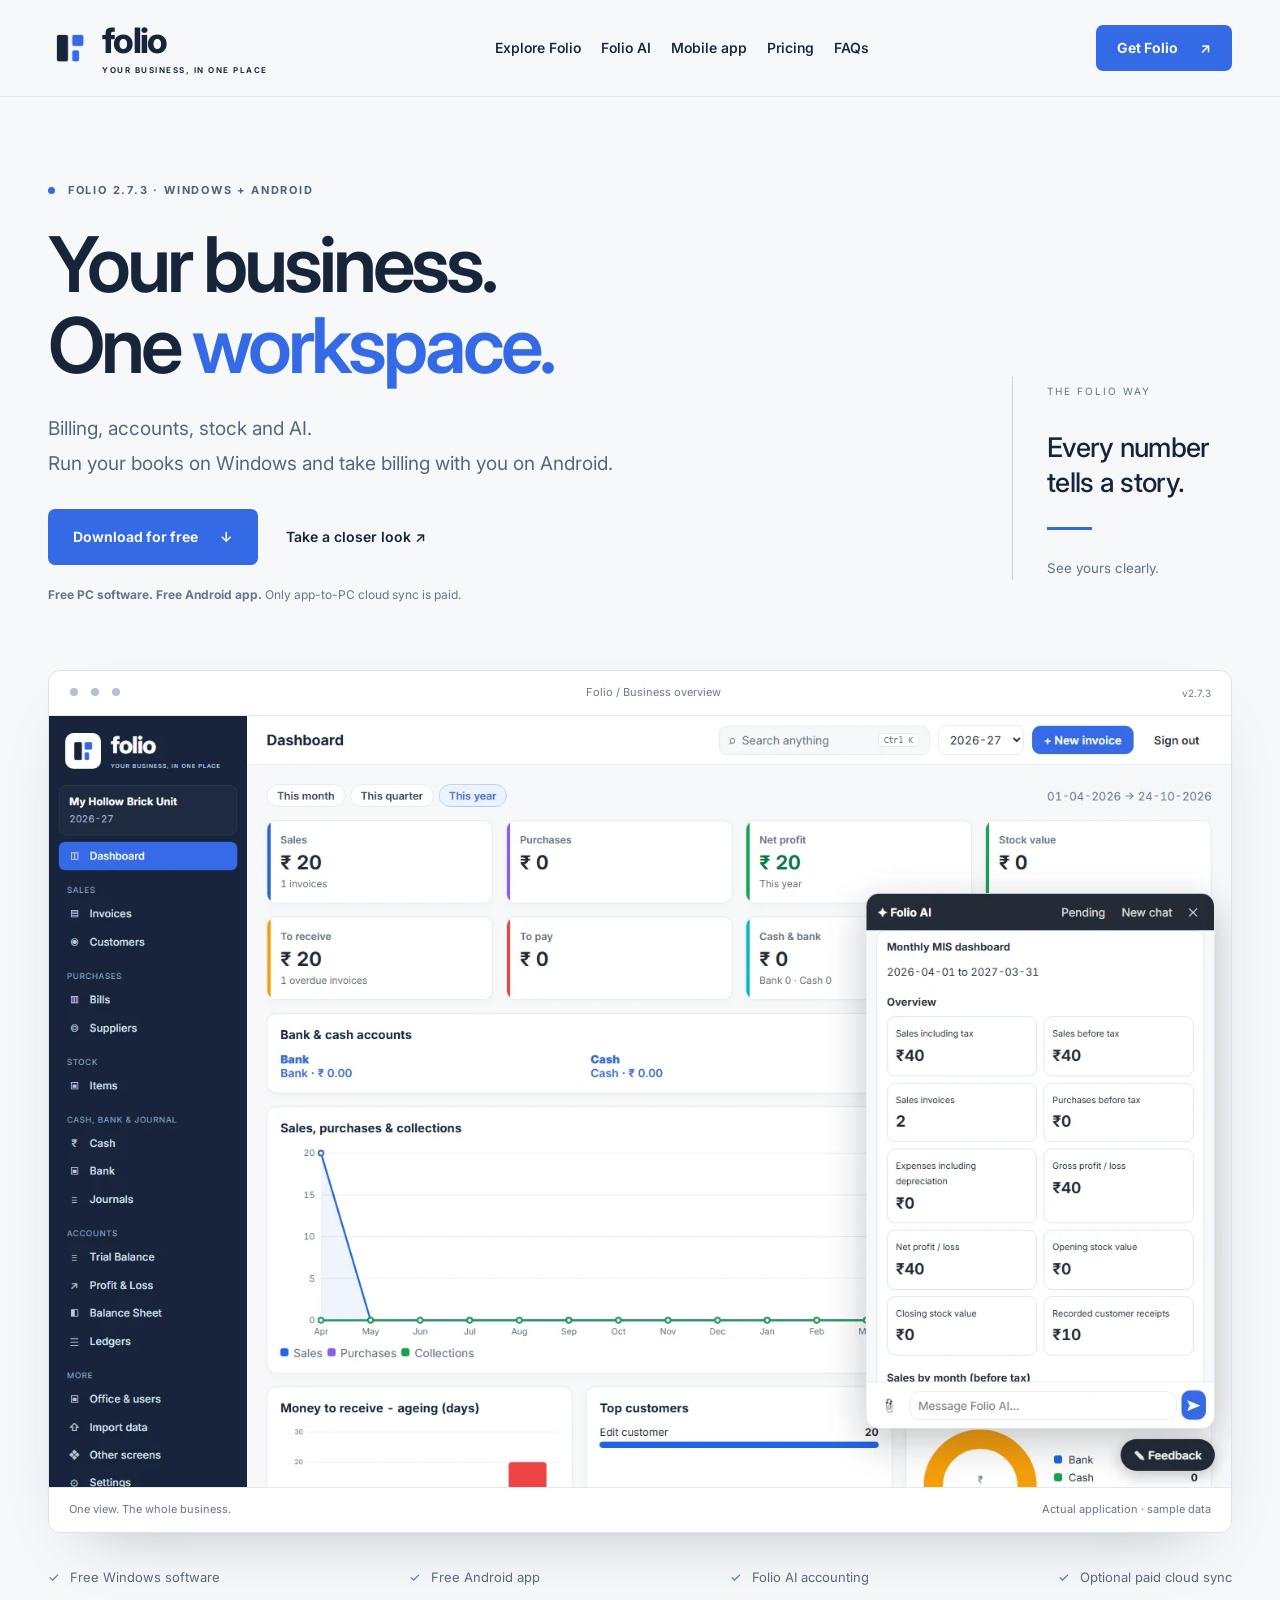
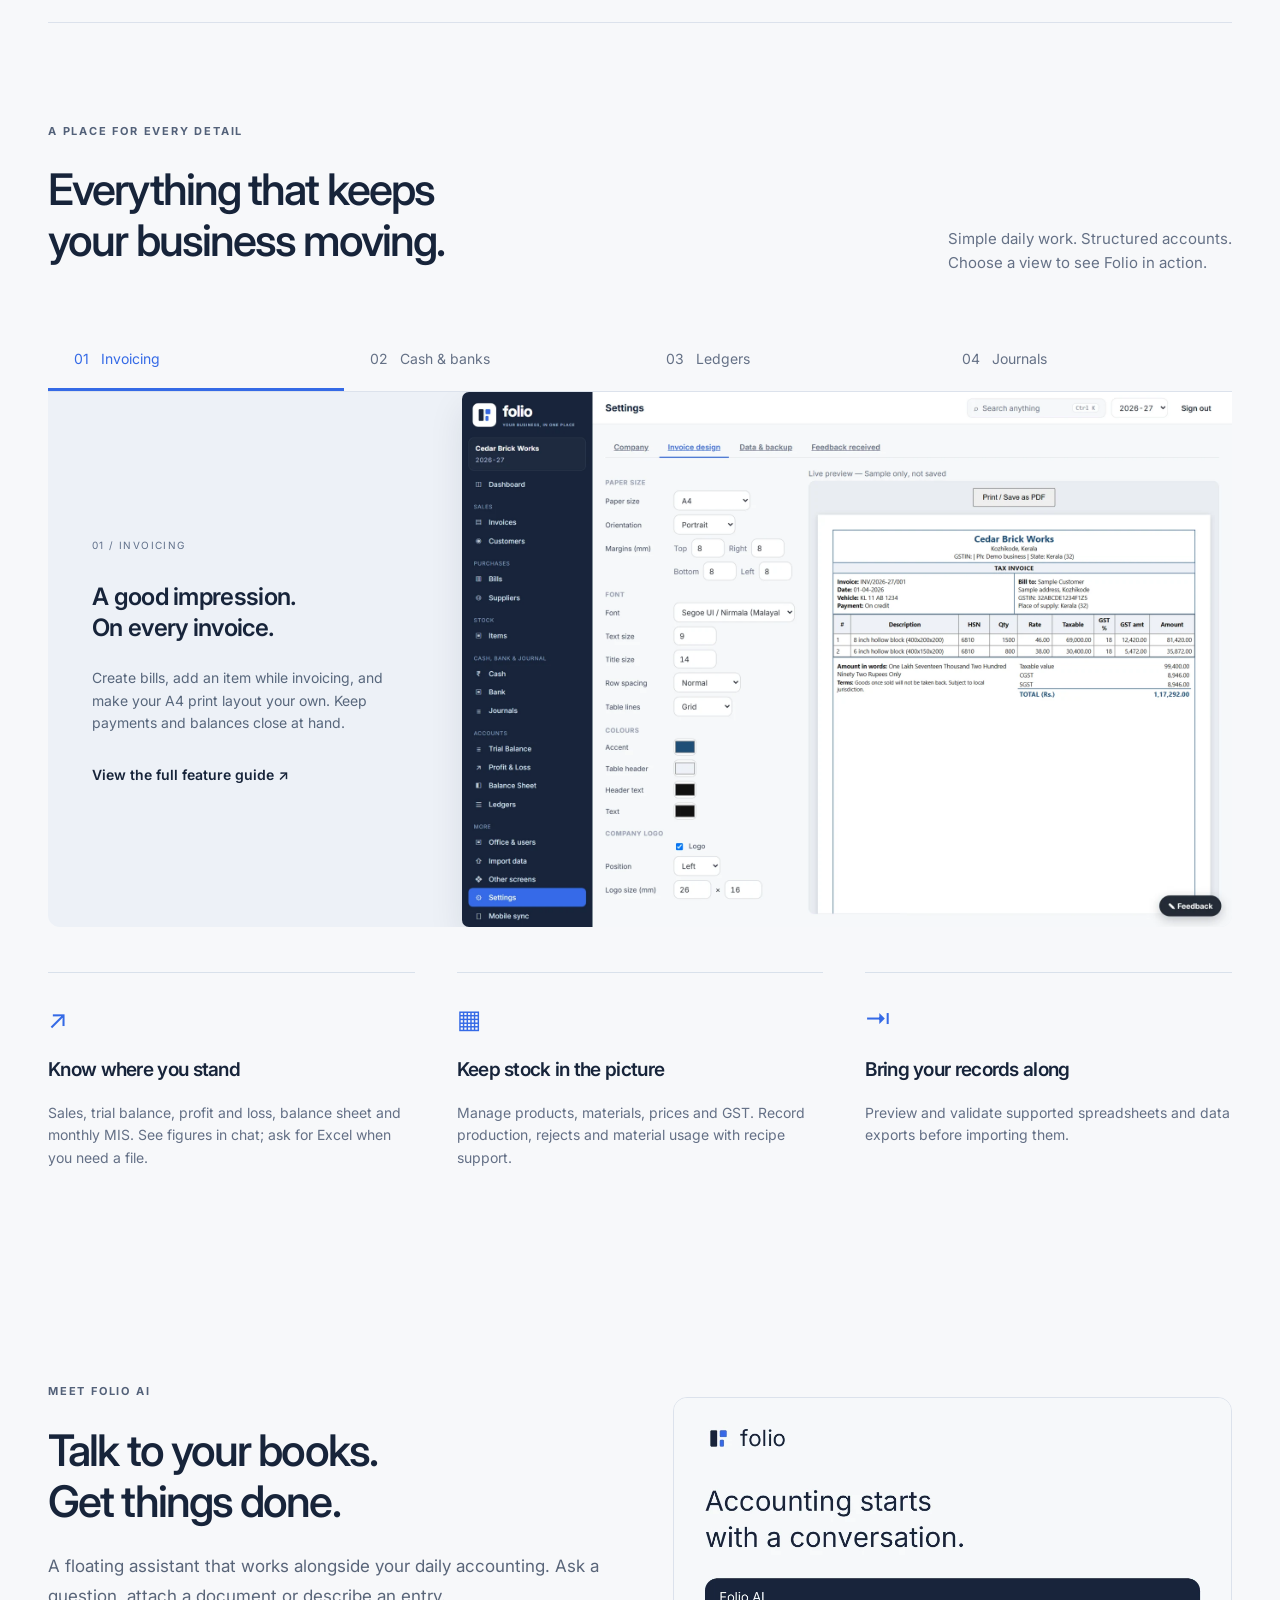
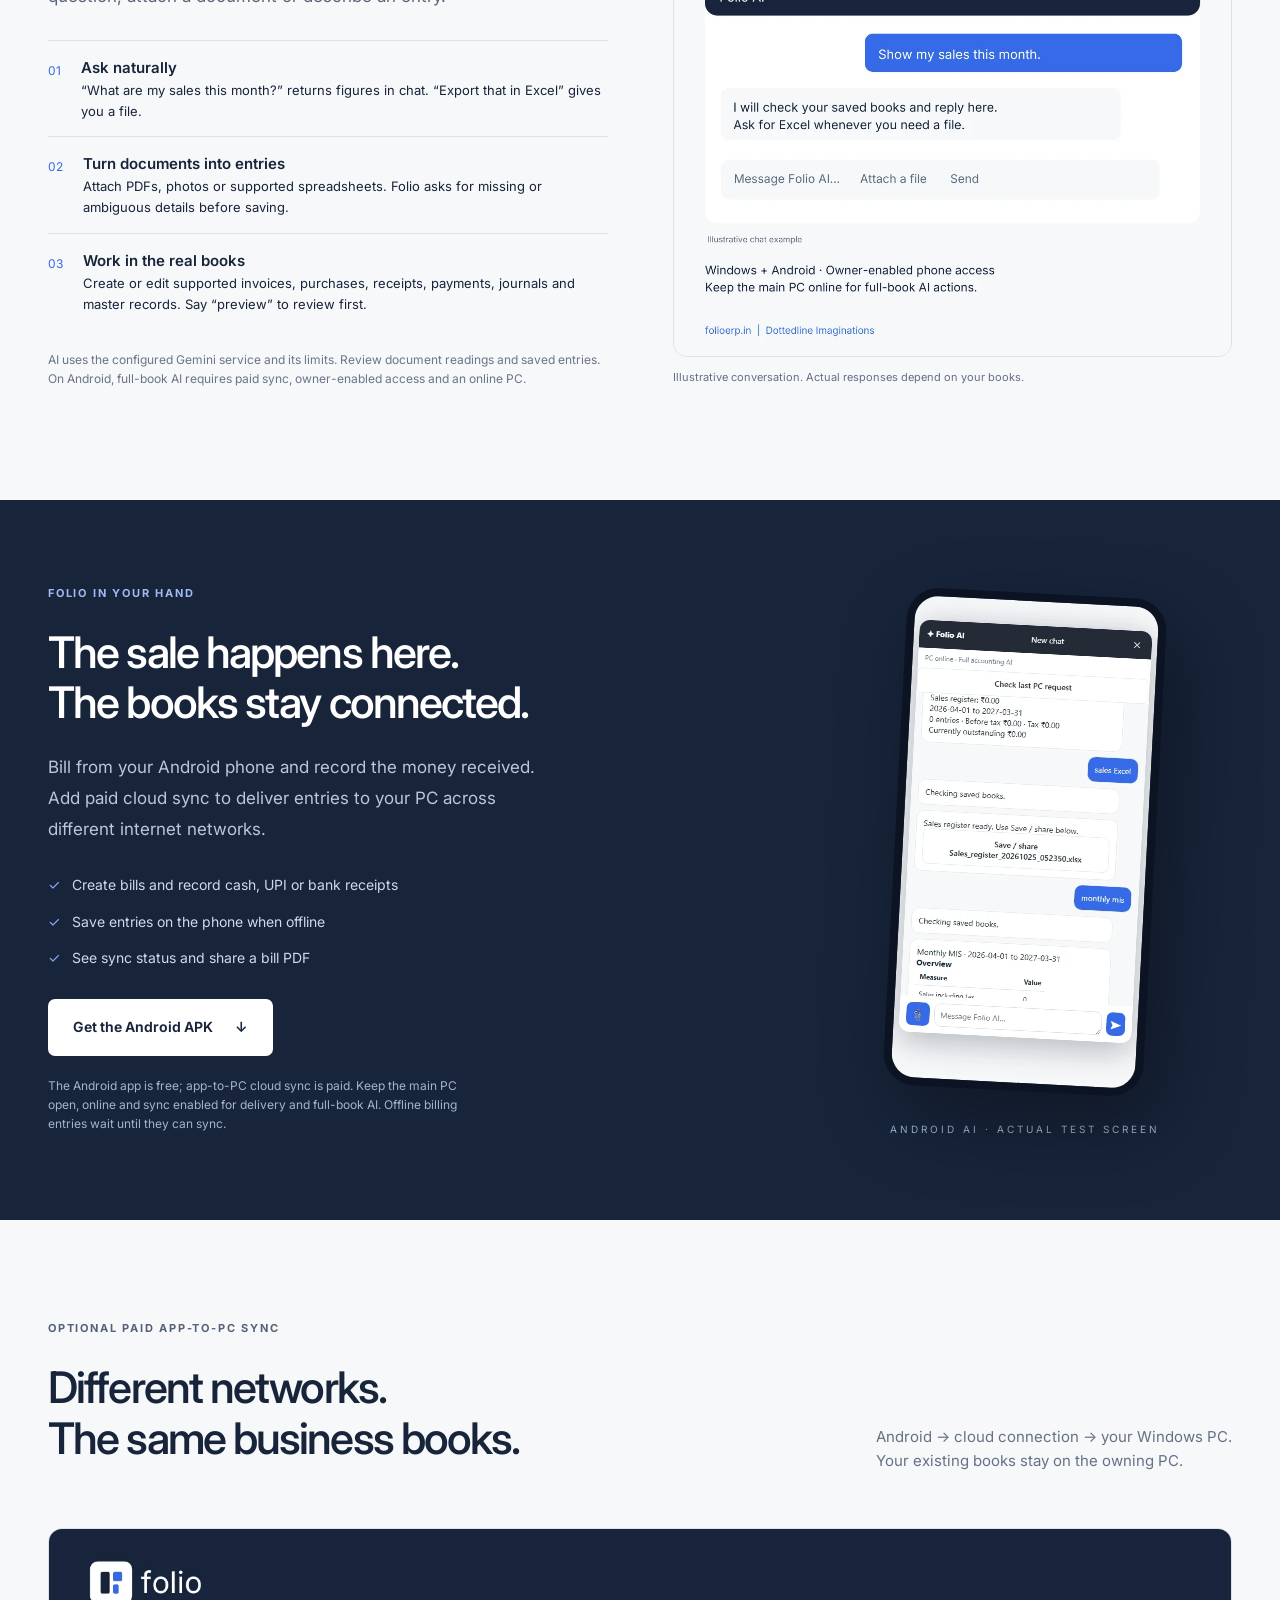
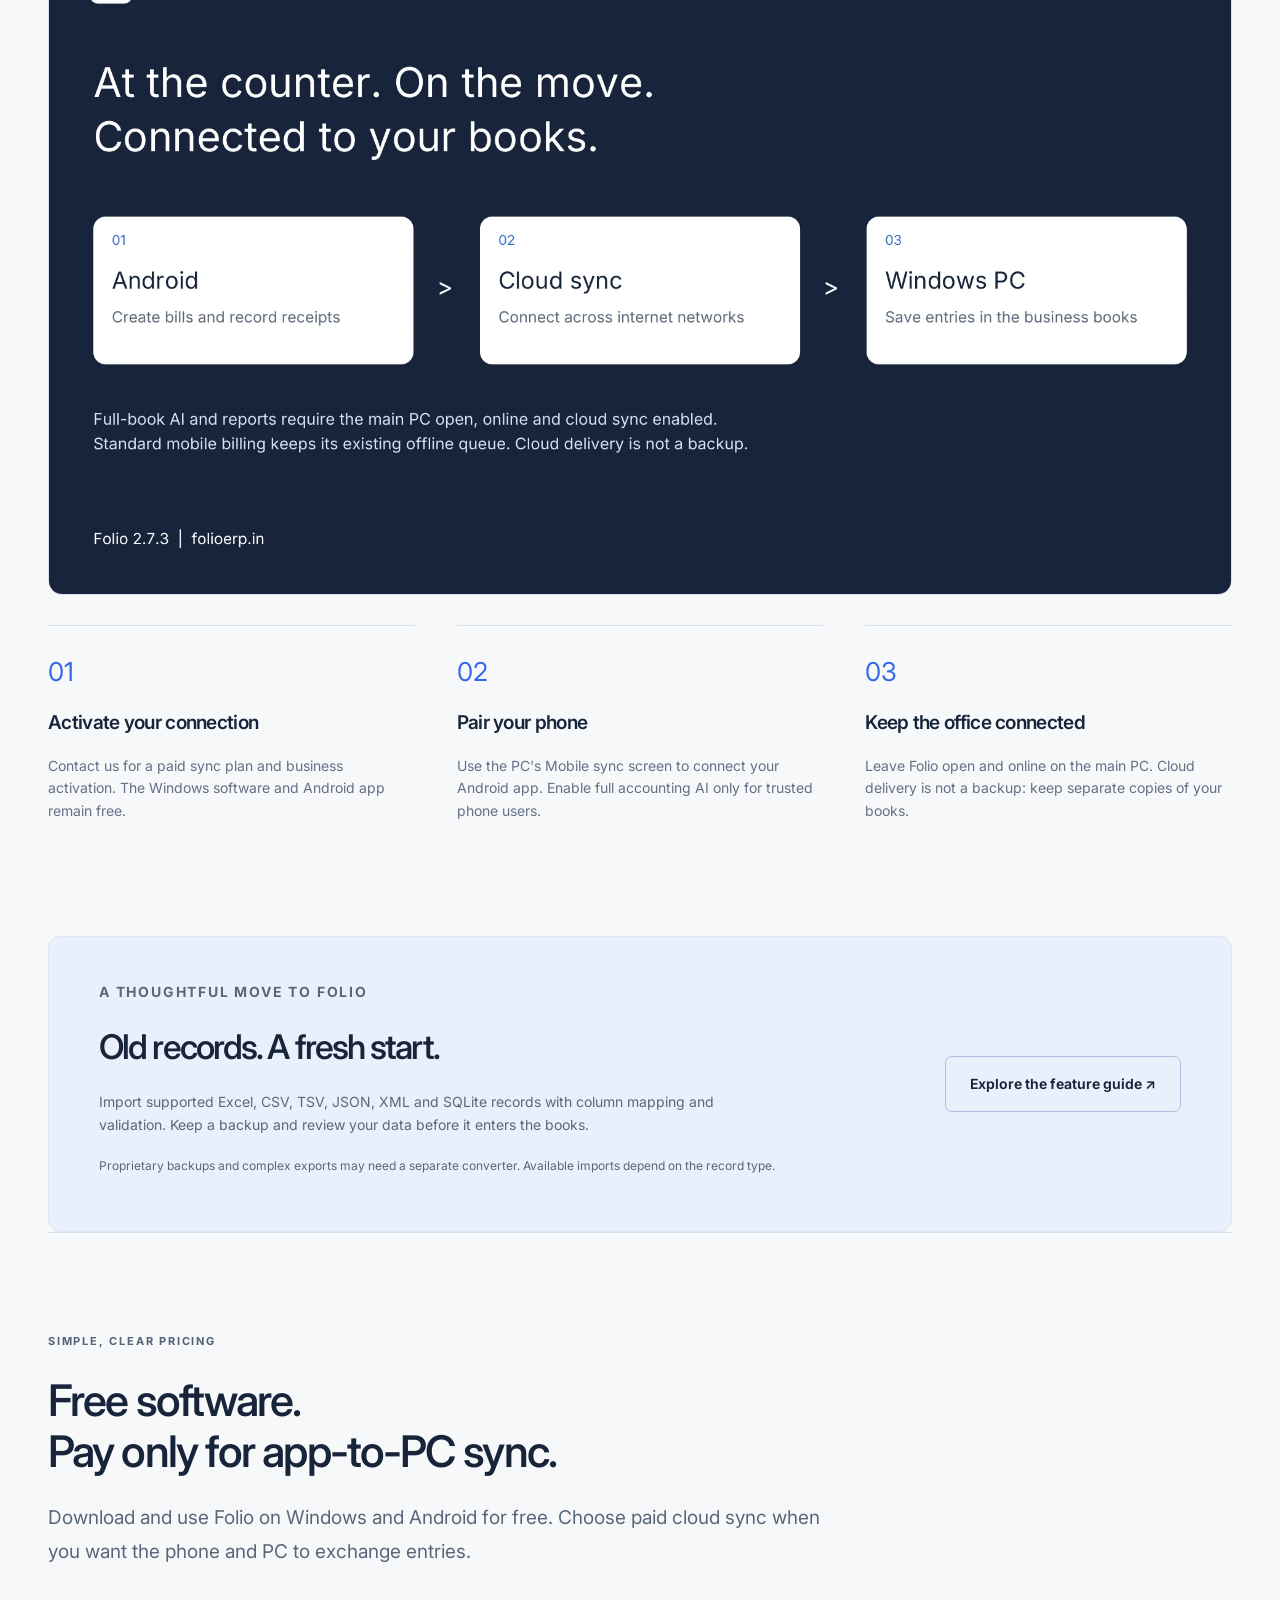
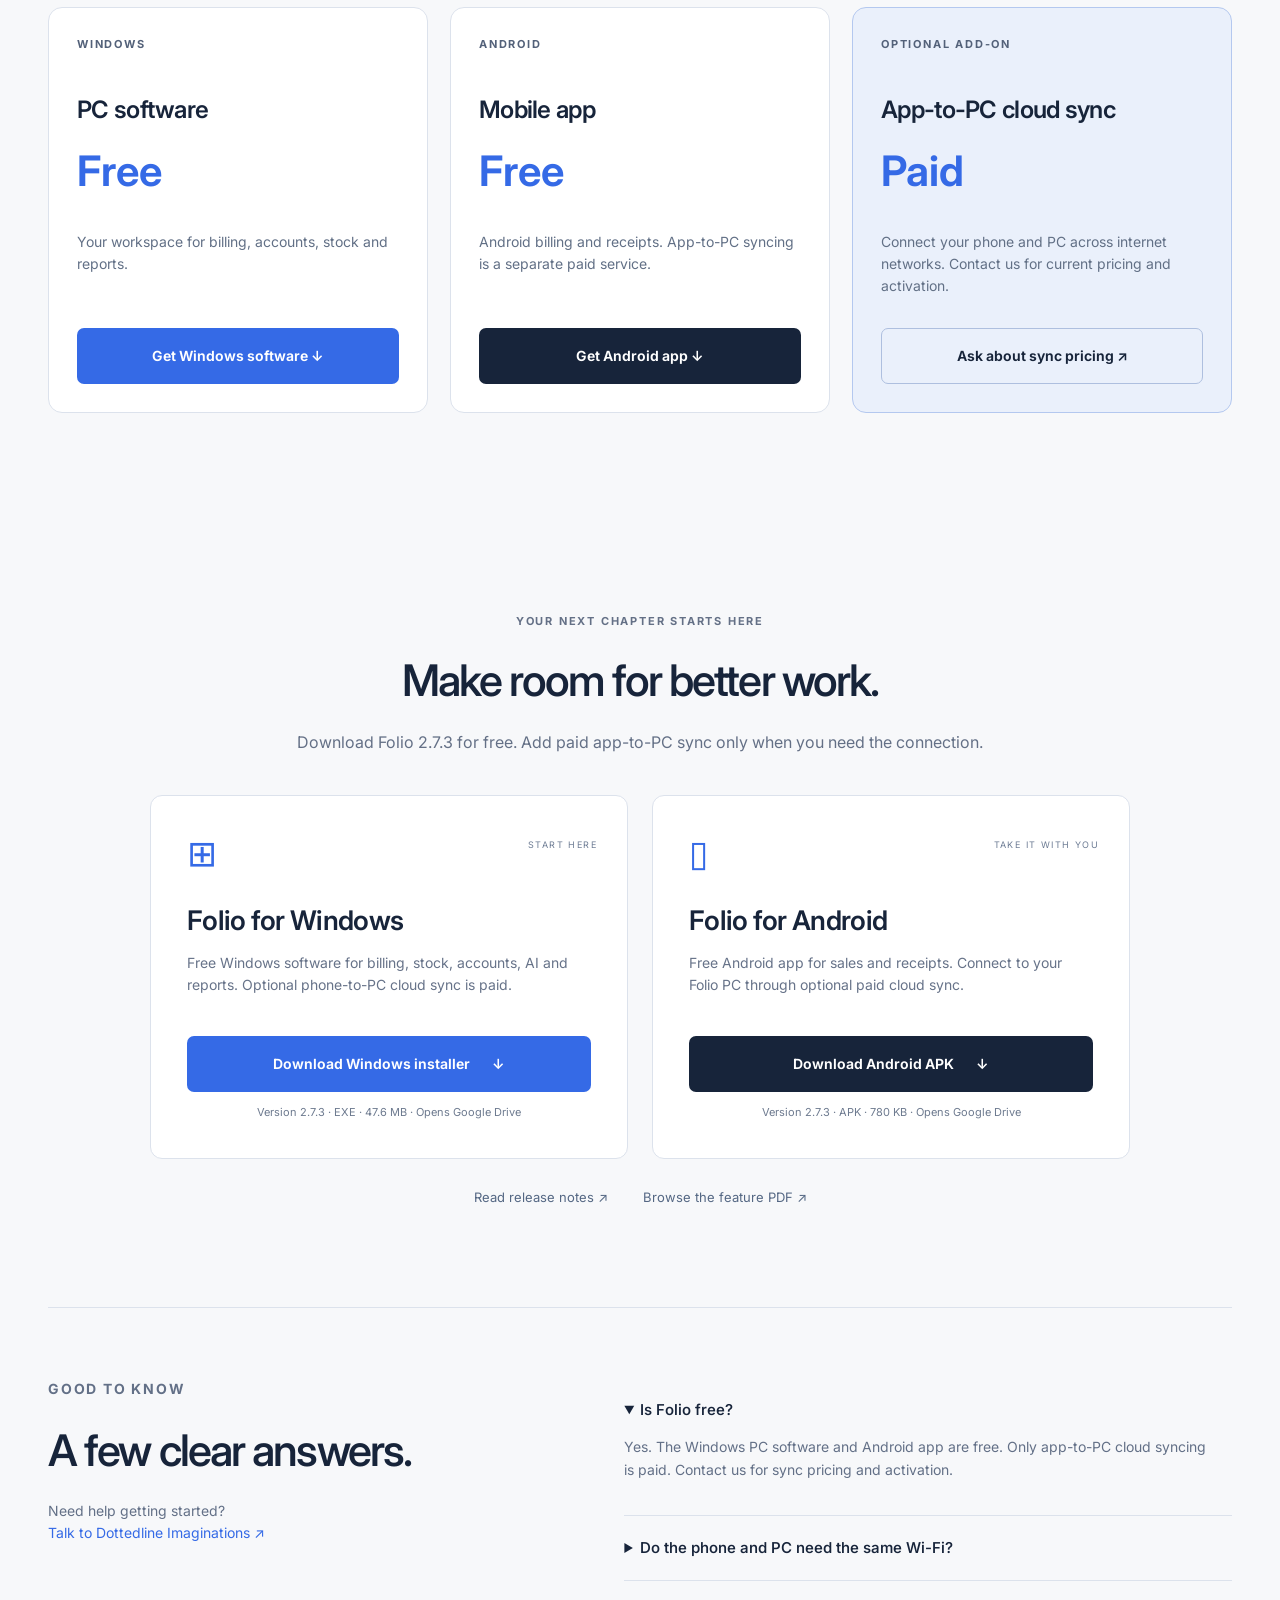
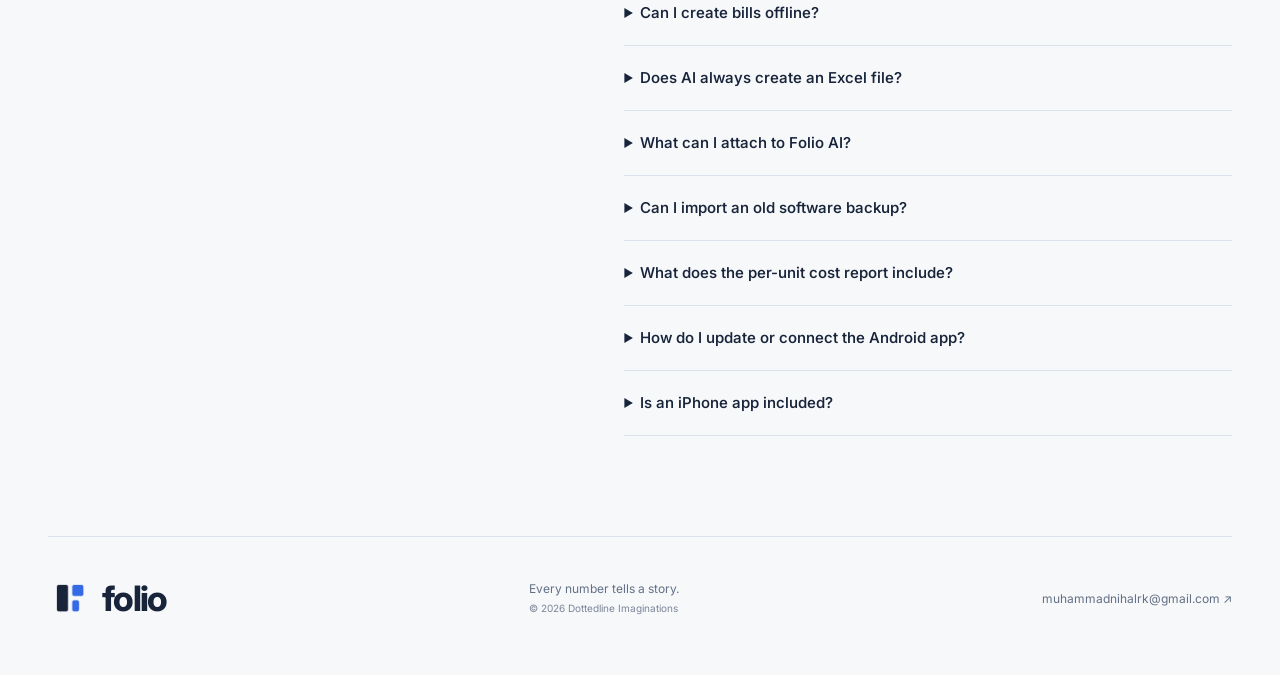
==== website/index.html @ 75d643b5 "Host Folio website alongside existing sync API" ====
<!doctype html>
<html lang="en">
<head>
<meta charset="utf-8"><meta name="viewport" content="width=device-width,initial-scale=1">
<title>Folio — Your business, in one place.</title>
<meta name="description" content="Free Windows accounting software and Android billing app. Folio AI, invoices, multiple cash and bank accounts, stock and MIS reports. Optional app-to-PC cloud sync is paid.">
<meta name="theme-color" content="#17243A"><link rel="icon" href="assets/logo.png"><link rel="stylesheet" href="style.css">
<script src="download-links.js" defer></script><script src="site.js" defer></script>
</head>
<body>
<a class="skip" href="#main">Skip to content</a>
<header><div class="wrap nav"><a class="brand" href="#" aria-label="Folio home"><img src="assets/logo.png" width="44" height="44" alt=""><span>folio<span class="brand-sub">YOUR BUSINESS, IN ONE PLACE</span></span></a><nav aria-label="Main navigation"><a href="#features">Explore Folio</a><a href="#ai">Folio AI</a><a href="#mobile">Mobile app</a><a href="#pricing">Pricing</a><a href="#questions">FAQs</a></nav><a class="button small" href="#download">Get Folio <span aria-hidden="true">↗</span></a></div></header>
<main id="main">
<section class="hero wrap"><div class="hero-copy"><p class="eyebrow"><span></span> FOLIO 2.7.3 · WINDOWS + ANDROID</p><h1>Your business.<br>One <em>workspace.</em></h1><p class="lead">Billing, accounts, stock and AI.<br>Run your books on Windows and take billing with you on Android.</p><div class="actions"><a class="button" href="#download">Download for free <span aria-hidden="true">↓</span></a><a class="text-link" href="#features">Take a closer look <span aria-hidden="true">↗</span></a></div><p class="micro"><strong>Free PC software. Free Android app.</strong> Only app-to-PC cloud sync is paid.</p></div><div class="hero-note"><span class="note-label">THE FOLIO WAY</span><p>Every number<br>tells a story.</p><span class="note-line"></span><small>See yours clearly.</small></div></section>
<div class="wrap hero-image"><div class="window-bar"><span class="dots" aria-hidden="true">● ● ●</span><span>Folio / Business overview</span><span class="version">v2.7.3</span></div><button class="image-button" data-preview="assets/dashboard-ai.webp" data-title="Business dashboard" aria-label="Enlarge the Folio dashboard screenshot"><img src="assets/dashboard-ai.webp" width="1456" height="950" alt="Folio desktop dashboard with floating AI and MIS report, using demonstration records" fetchpriority="high"></button><div class="image-caption"><span>One view. The whole business.</span><span>Actual application · sample data</span></div></div>
<div class="wrap promise-row"><span>Free Windows software</span><span>Free Android app</span><span>Folio AI accounting</span><span>Optional paid cloud sync</span></div>
<section id="features" class="section wrap"><div class="section-heading"><div><p class="eyebrow">A PLACE FOR EVERY DETAIL</p><h2>Everything that keeps<br>your business moving.</h2></div><p>Simple daily work. Structured accounts.<br>Choose a view to see Folio in action.</p></div>
<div class="feature-tabs" role="tablist" aria-label="Product screenshots"><button id="tab-invoice" role="tab" aria-selected="true" aria-controls="feature-panel" data-feature="invoice">01 &nbsp; Invoicing</button><button id="tab-bank" role="tab" aria-selected="false" aria-controls="feature-panel" tabindex="-1" data-feature="bank">02 &nbsp; Cash & banks</button><button id="tab-ledgers" role="tab" aria-selected="false" aria-controls="feature-panel" tabindex="-1" data-feature="ledgers">03 &nbsp; Ledgers</button><button id="tab-journal" role="tab" aria-selected="false" aria-controls="feature-panel" tabindex="-1" data-feature="journal">04 &nbsp; Journals</button></div>
<div class="feature-panel" id="feature-panel" role="tabpanel" aria-labelledby="tab-invoice"><div class="feature-copy"><span class="feature-index" id="feature-index">01 / INVOICING</span><h3 id="feature-title">A good impression.<br>On every invoice.</h3><p id="feature-description">Create bills, add an item while invoicing, and make your A4 print layout your own. Keep payments and balances close at hand.</p><a class="text-link" href="downloads/Folio_2.7.3_Brochure.pdf" target="_blank" rel="noopener">View the full feature guide ↗</a></div><button class="image-button feature-image" id="feature-preview" data-preview="assets/invoice.webp" data-title="A4 invoice design" aria-label="Enlarge invoice design screenshot"><img id="feature-image" src="assets/invoice.webp" width="1800" height="1250" alt="Folio A4 invoice layout and design settings" loading="lazy"></button></div>
<div class="details-grid"><article><span>↗</span><h3>Know where you stand</h3><p>Sales, trial balance, profit and loss, balance sheet and monthly MIS. See figures in chat; ask for Excel when you need a file.</p></article><article><span>▦</span><h3>Keep stock in the picture</h3><p>Manage products, materials, prices and GST. Record production, rejects and material usage with recipe support.</p></article><article><span>⇥</span><h3>Bring your records along</h3><p>Preview and validate supported spreadsheets and data exports before importing them.</p></article></div></section>
<section id="ai" class="section wrap ai-grid"><div><p class="eyebrow">MEET FOLIO AI</p><h2>Talk to your books.<br>Get things done.</h2><p class="lead">A floating assistant that works alongside your daily accounting. Ask a question, attach a document or describe an entry.</p><div class="numbered"><div><span>01</span><p><strong>Ask naturally</strong><br>“What are my sales this month?” returns figures in chat. “Export that in Excel” gives you a file.</p></div><div><span>02</span><p><strong>Turn documents into entries</strong><br>Attach PDFs, photos or supported spreadsheets. Folio asks for missing or ambiguous details before saving.</p></div><div><span>03</span><p><strong>Work in the real books</strong><br>Create or edit supported invoices, purchases, receipts, payments, journals and master records. Say “preview” to review first.</p></div></div><p class="micro">AI uses the configured Gemini service and its limits. Review document readings and saved entries. On Android, full-book AI requires paid sync, owner-enabled access and an online PC.</p></div><figure class="marketing-figure"><img src="assets/ai-conversation.webp" width="1080" height="1080" alt="Illustrative Folio AI conversation showing a sales question answered in chat, with Excel available on request" loading="lazy"><figcaption>Illustrative conversation. Actual responses depend on your books.</figcaption></figure></section>
<section id="mobile" class="mobile-section"><div class="wrap mobile-grid"><div><p class="eyebrow">FOLIO IN YOUR HAND</p><h2>The sale happens here.<br>The books stay connected.</h2><p class="lead">Bill from your Android phone and record the money received. Add paid cloud sync to deliver entries to your PC across different internet networks.</p><ul class="checklist"><li>Create bills and record cash, UPI or bank receipts</li><li>Save entries on the phone when offline</li><li>See sync status and share a bill PDF</li></ul><a class="button light" data-download="android" href="https://drive.google.com/file/d/1pTWK3_lwEZEYVb0TgkY8gO3vgH7TeWo6/view?usp=sharing" target="_blank" rel="noopener">Get the Android APK <span aria-hidden="true">↓</span></a><p class="mobile-note">The Android app is free; app-to-PC cloud sync is paid. Keep the main PC open, online and sync enabled for delivery and full-book AI. Offline billing entries wait until they can sync.</p></div><div class="phone-stage"><div class="phone"><img src="assets/phone-ai.webp" width="430" height="850" loading="lazy" alt="Folio Android AI showing chat reports and the Excel Save / share option in a test session"></div><span class="phone-caption">ANDROID AI · ACTUAL TEST SCREEN</span></div></div></section>
<section class="section wrap cloud-section"><div class="section-heading"><div><p class="eyebrow">OPTIONAL PAID APP-TO-PC SYNC</p><h2>Different networks.<br>The same business books.</h2></div><p>Android → cloud connection → your Windows PC.<br>Your existing books stay on the owning PC.</p></div><img class="cloud-art" src="assets/cloud-connection.webp" width="1920" height="1080" loading="lazy" alt="Android sends bills and receipts through cloud sync to the Windows PC; keep the main PC online for AI and reports"><div class="details-grid"><article><span>01</span><h3>Activate your connection</h3><p>Contact us for a paid sync plan and business activation. The Windows software and Android app remain free.</p></article><article><span>02</span><h3>Pair your phone</h3><p>Use the PC's Mobile sync screen to connect your Android app. Enable full accounting AI only for trusted phone users.</p></article><article><span>03</span><h3>Keep the office connected</h3><p>Leave Folio open and online on the main PC. Cloud delivery is not a backup: keep separate copies of your books.</p></article></div></section>
<section class="migration wrap"><div><p class="eyebrow">A THOUGHTFUL MOVE TO FOLIO</p><h2>Old records. A fresh start.</h2><p>Import supported Excel, CSV, TSV, JSON, XML and SQLite records with column mapping and validation. Keep a backup and review your data before it enters the books.</p><p class="micro">Proprietary backups and complex exports may need a separate converter. Available imports depend on the record type.</p></div><a href="downloads/Folio_2.7.3_Brochure.pdf" class="button outline" target="_blank" rel="noopener">Explore the feature guide ↗</a></section>
<section id="pricing" class="section wrap pricing"><p class="eyebrow">SIMPLE, CLEAR PRICING</p><h2>Free software.<br>Pay only for app-to-PC sync.</h2><p class="lead">Download and use Folio on Windows and Android for free. Choose paid cloud sync when you want the phone and PC to exchange entries.</p><div class="price-grid"><article class="price-card"><span class="eyebrow">WINDOWS</span><h3>PC software</h3><p class="price">Free</p><p>Your workspace for billing, accounts, stock and reports.</p><a class="button" href="#download">Get Windows software ↓</a></article><article class="price-card"><span class="eyebrow">ANDROID</span><h3>Mobile app</h3><p class="price">Free</p><p>Android billing and receipts. App-to-PC syncing is a separate paid service.</p><a class="button secondary" href="#download">Get Android app ↓</a></article><article class="price-card sync-plan"><span class="eyebrow">OPTIONAL ADD-ON</span><h3>App-to-PC cloud sync</h3><p class="price">Paid</p><p>Connect your phone and PC across internet networks. Contact us for current pricing and activation.</p><a class="button outline" href="mailto:muhammadnihalrk@gmail.com?subject=Folio%20cloud%20sync%20plan">Ask about sync pricing ↗</a></article></div></section>
<section id="download" class="section wrap"><div class="download-heading"><p class="eyebrow">YOUR NEXT CHAPTER STARTS HERE</p><h2>Make room for better work.</h2><p>Download Folio 2.7.3 for free. Add paid app-to-PC sync only when you need the connection.</p></div><div class="download-grid"><article class="download-card"><div class="platform-icon" aria-hidden="true">⊞</div><span class="tag">START HERE</span><h3>Folio for Windows</h3><p>Free Windows software for billing, stock, accounts, AI and reports. Optional phone-to-PC cloud sync is paid.</p><a class="button" data-download="windows" href="https://drive.google.com/file/d/1avcNvtHx2Q1gW78vNKs37qsST0kIpXED/view?usp=sharing" target="_blank" rel="noopener">Download Windows installer <span aria-hidden="true">↓</span></a><span class="file-note">Version 2.7.3 · EXE · 47.6 MB · Opens Google Drive</span></article><article class="download-card"><div class="platform-icon" aria-hidden="true">▯</div><span class="tag">TAKE IT WITH YOU</span><h3>Folio for Android</h3><p>Free Android app for sales and receipts. Connect to your Folio PC through optional paid cloud sync.</p><a class="button secondary" data-download="android" href="https://drive.google.com/file/d/1pTWK3_lwEZEYVb0TgkY8gO3vgH7TeWo6/view?usp=sharing" target="_blank" rel="noopener">Download Android APK <span aria-hidden="true">↓</span></a><span class="file-note">Version 2.7.3 · APK · 780 KB · Opens Google Drive</span></article></div><div class="download-links"><a href="downloads/Folio_2.7.3_UPDATE.txt" target="_blank" rel="noopener">Read release notes ↗</a><a href="downloads/Folio_2.7.3_Brochure.pdf" target="_blank" rel="noopener">Browse the feature PDF ↗</a></div></section>
<section id="questions" class="section wrap faq"><div><p class="eyebrow">GOOD TO KNOW</p><h2>A few clear answers.</h2><p>Need help getting started?<br><a href="mailto:muhammadnihalrk@gmail.com">Talk to Dottedline Imaginations ↗</a></p></div><div><details open><summary>Is Folio free?</summary><p>Yes. The Windows PC software and Android app are free. Only app-to-PC cloud syncing is paid. Contact us for sync pricing and activation.</p></details><details><summary>Do the phone and PC need the same Wi-Fi?</summary><p>No. Paid cloud sync works across different internet networks. Keep the main PC open, online and sync enabled to receive entries and run full-book AI actions or reports.</p></details><details><summary>Can I create bills offline?</summary><p>After setup and catalogue sync, standard Android billing can save entries on the phone offline. They wait for a connection and PC acceptance. Cloud sync and AI require internet; full-book phone AI also requires the PC online.</p></details><details><summary>Does AI always create an Excel file?</summary><p>No. Normal questions such as “sales this month” return figures in chat. Ask for Excel to get a file. Android shows a Save / share button so you can choose where it goes.</p></details><details><summary>What can I attach to Folio AI?</summary><p>PDFs or images up to 4 MB. On Android, Excel .xlsx files up to 1 MB with one sheet and up to 300 rows; text CSV, TSV and JSON files up to 100 KB. Split larger work into smaller batches.</p></details><details><summary>Can I import an old software backup?</summary><p>Review and map supported Excel, CSV, TSV, JSON, XML and SQLite records. Proprietary or encrypted backups need a format-specific converter. Back up and verify your records before migration.</p></details><details><summary>What does the per-unit cost report include?</summary><p>MIS material-cost estimates use current rates and recorded material usage or recipes. They exclude allocated labour, power and other overheads, so they are not full historical manufacturing costs.</p></details><details><summary>How do I update or connect the Android app?</summary><p>Install the latest APK over the existing app without uninstalling. Install the matching Windows update. For paid sync, activate your business and pair the phone from the PC Mobile sync screen. The owner can enable full accounting AI for trusted phone users.</p></details><details><summary>Is an iPhone app included?</summary><p>This release supports Windows and Android. An iPhone app is not included.</p></details></div></section>
</main>
<footer class="wrap"><a class="brand" href="#"><img src="assets/logo.png" width="40" height="40" alt=""><span>folio</span></a><p>Every number tells a story.<br><span>© 2026 Dottedline Imaginations</span></p><a href="mailto:muhammadnihalrk@gmail.com">muhammadnihalrk@gmail.com ↗</a></footer>
<dialog id="preview-dialog" aria-labelledby="preview-title"><div class="dialog-top"><h2 id="preview-title">Folio screenshot</h2><button id="close-preview" aria-label="Close screenshot">Close ×</button></div><img id="preview-image" alt=""><p>Actual Folio interface. Demonstration data.</p></dialog>
</body></html>
---- website/style.css ----
@font-face{font-family:Inter;src:url('assets/Inter.ttf') format('truetype');font-weight:100 900;font-display:swap}*{box-sizing:border-box}html{scroll-behavior:smooth;scroll-padding-top:110px}body{margin:0;font-family:Inter,system-ui,sans-serif;color:#17243a;background:#f7f8fa;line-height:1.6}button,a,input{font:inherit}a{color:inherit;text-decoration:none}button{cursor:pointer}img{display:block;max-width:100%;height:auto}button:focus-visible,a:focus-visible,summary:focus-visible{outline:3px solid #356ae6;outline-offset:5px}.wrap{width:min(1240px,calc(100% - 96px));margin-inline:auto}header{background:#f7f8faf5;border-bottom:1px solid #e3e7ee;position:sticky;top:0;z-index:10;backdrop-filter:blur(12px)}.nav{height:96px;display:flex;align-items:center;justify-content:space-between;gap:24px}.brand{display:flex;align-items:center;gap:10px;font-size:35px;letter-spacing:-1.7px;font-weight:750;line-height:1}.brand img{width:44px}.brand-sub{display:block;letter-spacing:1.5px;font-size:8px;margin-top:8px;font-weight:650}.nav nav{display:flex;gap:32px;font-size:14px;font-weight:550}.nav nav a:hover,.text-link:hover{color:#356ae6}.button{display:inline-flex;align-items:center;justify-content:center;gap:22px;border:1px solid transparent;background:#356ae6;color:#fff;padding:16px 24px;border-radius:7px;font-size:14px;font-weight:650;transition:background .2s,transform .2s;text-align:center}.button:hover{background:#2855be;transform:translateY(-2px)}.small{padding:11px 20px}.hero{padding-top:85px;padding-bottom:54px;display:flex;align-items:center;justify-content:space-between;gap:40px}.eyebrow{font-size:11px;letter-spacing:1.8px;font-weight:700;margin:0 0 24px;color:#536179}.eyebrow span{display:inline-block;width:7px;height:7px;background:#356ae6;border-radius:50%;margin-right:8px}h1{font-size:clamp(48px,6vw,82px);line-height:1.06;letter-spacing:-4px;font-weight:600;margin:0 0 26px}h1 em{color:#356ae6;font-style:normal}.lead{font-size:19px;color:#596579;line-height:1.8}.actions{display:flex;align-items:center;gap:28px;margin-top:28px}.text-link{font-size:14px;font-weight:600}.micro{font-size:12px;color:#69758a;margin-top:20px}.hero-note{border-left:1px solid #ccd4e0;padding-left:34px;min-width:220px;align-self:flex-end;margin-bottom:36px}.note-label{letter-spacing:2px;font-size:10px;color:#66738a}.hero-note p{font-size:27px;line-height:1.3;letter-spacing:-.7px;font-weight:500}.note-line{display:block;width:45px;height:3px;background:#356ae6;margin:25px 0}.hero-note small{color:#647189}.hero-image{border:1px solid #dbe2ed;border-radius:12px;overflow:hidden;background:#fff;box-shadow:0 28px 65px -40px #17243a60}.window-bar{display:flex;align-items:center;justify-content:space-between;padding:13px 20px;color:#6c7890;font-size:11px;border-bottom:1px solid #e3e7ee}.dots{color:#b5c0d3;letter-spacing:4px}.version{font-size:10px}.image-button{border:0;background:transparent;display:block;width:100%;padding:0;text-align:left}.image-button:hover{filter:brightness(.98)}.hero-image>.image-button{max-height:625px;overflow:hidden}.hero-image img{width:100%}.image-caption{padding:13px 20px;display:flex;justify-content:space-between;font-size:11px;color:#66738a;border-top:1px solid #e3e7ee;background:#fff;position:relative}.promise-row{display:flex;justify-content:space-between;gap:20px;padding-top:34px;padding-bottom:34px;border-bottom:1px solid #dce2ec;color:#5c687b;font-size:13px}.promise-row span:before{content:'✓';color:#356ae6;margin-right:10px}.section{padding-top:100px;padding-bottom:100px}h2{font-size:clamp(30px,3.4vw,46px);letter-spacing:-1.9px;font-weight:550;line-height:1.17;margin:0 0 24px}.section-heading{display:flex;justify-content:space-between;gap:32px;align-items:end;margin-bottom:40px}.section-heading>p{color:#657186;font-size:15px}.feature-tabs{display:flex;border-bottom:1px solid #dce2ec}.feature-tabs button{background:none;border:0;border-bottom:3px solid transparent;color:#657186;padding:18px 26px;font-size:14px;flex:1;text-align:left}.feature-tabs button[aria-selected=true]{color:#356ae6;border-color:#356ae6}.feature-panel{display:grid;grid-template-columns: .7fr 1.3fr;background:#edf1f7;border-radius:0 0 12px 12px;overflow:hidden;align-items:center;min-height:420px}.feature-copy{padding:44px}.feature-index{font-size:10px;letter-spacing:1.4px;color:#60708a}h3{letter-spacing:-.7px;font-weight:600;font-size:24px;line-height:1.3}.feature-copy p{color:#58677c;font-size:14px;margin-bottom:28px}.feature-image{box-shadow:0 15px 35px #17243a18;border-radius:7px 0 0 7px;overflow:hidden}.details-grid{display:grid;grid-template-columns:repeat(3,1fr);gap:42px;margin-top:45px}.details-grid article{border-top:1px solid #d9e1eb;padding-top:25px}.details-grid article>span{color:#356ae6;font-size:26px}.details-grid h3{font-size:19px}.details-grid p{font-size:14px;color:#647086}.mobile-section{background:#17243a;color:#fff;overflow:hidden}.mobile-grid{display:grid;grid-template-columns:1.25fr .75fr;gap:80px;padding-top:85px;padding-bottom:75px;align-items:center}.mobile-grid .eyebrow{color:#9fb9f3}.mobile-grid .lead{color:#bac6da;font-size:17px;max-width:500px}.checklist{padding:0;list-style:none;font-size:14px;color:#d0d9e8;margin:30px 0}.checklist li{margin:14px 0;display:flex;gap:12px}.checklist li:before{content:'✓';color:#8caefd}.light{background:#fff;color:#17243a}.light:hover{background:#e4ecff}.mobile-note{font-size:12px;color:#a4b4ce;max-width:440px;margin-top:20px}.phone-stage{position:relative;display:flex;align-items:center;flex-direction:column}.phone{width:260px;background:#0c1423;padding:8px;border-radius:32px;box-shadow:18px 30px 80px #0005;overflow:hidden;transform:rotate(3deg)}.phone img{border-radius:24px;width:100%}.phone-caption{margin-top:30px;color:#9fb2d0;font-size:10px;letter-spacing:3px}.office-grid{display:grid;grid-template-columns:1fr 1fr;gap:75px;align-items:center}.office-visual{padding:30px 0 30px 30px;background:#e8eef7;border-radius:12px;overflow:hidden}.office-visual img{min-width:650px;width:650px}.office-grid p{color:#627086;font-size:15px}.numbered>div{display:flex;gap:20px;border-top:1px solid #dbe2ec;padding:15px 0}.numbered>div>span{color:#356ae6;font-size:12px;padding-top:5px}.numbered p{margin:0;font-size:13px}.numbered strong{color:#17243a;font-size:15px;font-weight:600}.migration{background:#eaf0fb;border:1px solid #dce5f5;padding:44px 50px;display:flex;align-items:center;justify-content:space-between;gap:40px;border-radius:12px}.migration>div{max-width:680px}.migration h2{font-size:34px}.migration p{color:#58677e;font-size:14px}.migration .micro{font-size:12px}.migration .button{flex-shrink:0}.outline{color:#17243a;background:transparent;border-color:#aebfdf}.outline:hover{background:#dce7fa}.download-heading{text-align:center;margin-bottom:40px}.download-heading p{color:#647086}.download-grid{display:grid;grid-template-columns:1fr 1fr;gap:24px;max-width:980px;margin:auto}.download-card{position:relative;border:1px solid #dce2ec;background:#fff;border-radius:12px;padding:36px}.platform-icon{font-size:36px;color:#356ae6;line-height:1.2}.tag{position:absolute;right:30px;top:42px;font-size:9px;letter-spacing:1.4px;color:#6d7c94}.download-card h3{font-size:27px;margin-bottom:12px}.download-card p{font-size:14px;color:#677389;min-height:50px}.download-card .button{width:100%;margin:20px 0 12px}.file-note{display:block;text-align:center;font-size:11px;color:#6d7a8f}.secondary{background:#17243a}.secondary:hover{background:#293d5d}.download-links{display:flex;justify-content:center;gap:35px;margin-top:28px;color:#546783;font-size:13px}.faq{display:grid;grid-template-columns:1fr 1.2fr;gap:70px;border-top:1px solid #dce2ec;padding-top:70px}.faq p{color:#637087;font-size:14px}.faq a{color:#356ae6}details{border-bottom:1px solid #dce2ec;padding:20px 0}summary{cursor:pointer;font-size:15px;font-weight:550}details p{padding-right:20px}footer{display:flex;align-items:center;justify-content:space-between;gap:25px;padding-top:30px;padding-bottom:45px;border-top:1px solid #dce2ec}footer p,footer>a:last-child{font-size:12px;color:#627086}footer p span{font-size:10px;color:#7a8598}dialog{width:min(1200px,94vw);max-height:94vh;border:0;border-radius:12px;padding:20px;color:#17243a;overflow:auto}dialog::backdrop{background:#0b152bd9}.dialog-top{display:flex;justify-content:space-between;gap:20px;align-items:center}.dialog-top h2{font-size:20px;letter-spacing:-.4px;margin:0}.dialog-top button{border:1px solid #c8d2e2;background:white;border-radius:5px;padding:6px 12px}dialog img{margin:18px auto 0;width:100%}dialog p{font-size:12px;color:#637087}.skip{position:fixed;top:-100px;background:#fff;padding:12px;z-index:100}.skip:focus{top:0}@media(min-width:1600px){.hero-image>.image-button{max-height:700px}}@media(max-width:1000px){.wrap{width:calc(100% - 48px)}.hero-note{display:none}.hero{padding-top:55px}.hero-image>.image-button{max-height:480px}.feature-copy{padding:25px}.feature-panel{min-height:320px}.mobile-grid{gap:40px}.office-grid{gap:35px}.migration{padding:30px;flex-direction:column;align-items:start}.promise-row{flex-wrap:wrap}.nav nav{gap:20px}}@media(max-width:650px){.wrap{width:calc(100% - 36px)}.nav{height:76px;gap:12px}.nav nav{display:none}.brand{font-size:29px}.brand img{width:36px}.brand-sub{font-size:6px;letter-spacing:1px}.small{padding:10px 13px;font-size:12px}.hero{padding-top:42px;padding-bottom:30px}h1{font-size:49px;letter-spacing:-2.7px}.lead{font-size:16px}.eyebrow{font-size:9px;letter-spacing:1.4px}.actions{gap:17px;flex-wrap:wrap}.actions .button{padding:14px 18px}.text-link{font-size:12px}.micro{font-size:11px}.hero-image{width:calc(100% - 24px)}.hero-image>.image-button{max-height:none}.window-bar{padding:10px 12px;font-size:9px}.image-caption{font-size:9px;padding:10px;gap:10px}.promise-row{display:grid;grid-template-columns:1fr 1fr;font-size:10px;gap:16px;padding-block:25px}.promise-row span:before{margin-right:5px}.section{padding-block:58px}.section-heading{display:block;margin-bottom:20px}h2{font-size:33px;letter-spacing:-1.4px}.section-heading>p{font-size:14px}.feature-tabs{display:grid;grid-template-columns:1fr 1fr}.feature-tabs button{padding:14px 9px;font-size:12px}.feature-panel{display:flex;flex-direction:column}.feature-copy{padding:25px}.feature-copy h3{font-size:25px}.feature-image{padding-left:15px;padding-bottom:15px;box-shadow:none}.details-grid{grid-template-columns:1fr;gap:15px;margin-top:25px}.details-grid article{display:grid;grid-template-columns:35px 1fr;column-gap:10px}.details-grid article>span{grid-row:1/3}.details-grid h3{margin:0 0 8px}.details-grid p{margin:0 0 8px}.mobile-grid{grid-template-columns:1fr;padding-block:55px;gap:45px}.mobile-grid .lead{font-size:15px}.phone{width:230px}.office-grid{grid-template-columns:1fr;gap:30px}.office-visual{order:2;padding:18px}.office-visual img{min-width:0;width:100%}.migration{padding:26px;gap:20px}.migration h2{font-size:29px}.download-grid{grid-template-columns:1fr}.download-card{padding:28px}.download-links{gap:20px;font-size:11px}.faq{grid-template-columns:1fr;gap:16px}.faq h2{font-size:32px}footer{flex-wrap:wrap;padding-bottom:30px}footer>a:last-child{width:100%}.dialog-top h2{font-size:16px}.dialog-top button{font-size:12px}dialog{padding:12px}}@media(prefers-reduced-motion:reduce){html{scroll-behavior:auto}*{transition:none!important}}

/* Folio 2.7.3 brochure and pricing update */
.ai-grid{display:grid;grid-template-columns:1fr 1fr;gap:65px;align-items:center}.marketing-figure{margin:0}.marketing-figure img,.cloud-art{border-radius:14px;border:1px solid #dce2ec;width:100%}.marketing-figure figcaption{font-size:11px;color:#627086;margin-top:12px}.ai-grid .lead{font-size:17px}.ai-grid .numbered{margin-top:28px}.pricing{border-top:1px solid #dce2ec}.pricing>.lead{max-width:800px}.price-grid{display:grid;grid-template-columns:repeat(3,1fr);gap:22px;margin-top:38px}.price-card{background:#fff;border:1px solid #dce2ec;border-radius:14px;padding:28px;display:flex;flex-direction:column}.price-card h3{margin:16px 0 0;font-size:24px}.price-card .price{font-size:42px;color:#356ae6;font-weight:650;line-height:1;margin:25px 0}.price-card p:not(.price){font-size:14px;color:#627086;flex:1}.price-card .button{margin-top:16px;gap:8px}.sync-plan{background:#eaf0fb;border-color:#b4c8ef}.cloud-section .details-grid{margin-top:30px}.nav nav{gap:20px}.hero-image>.image-button{max-height:none}
@media(max-width:1000px){.ai-grid{gap:30px}.price-grid{grid-template-columns:1fr}.price-card{padding:26px}.nav nav{gap:12px;font-size:12px}}
@media(max-width:650px){.ai-grid{grid-template-columns:1fr}.ai-grid .lead{font-size:16px}.pricing .lead{font-size:16px}.price-grid{gap:16px}.price-card .button{width:100%}.cloud-section .section-heading>p{overflow-wrap:anywhere}}
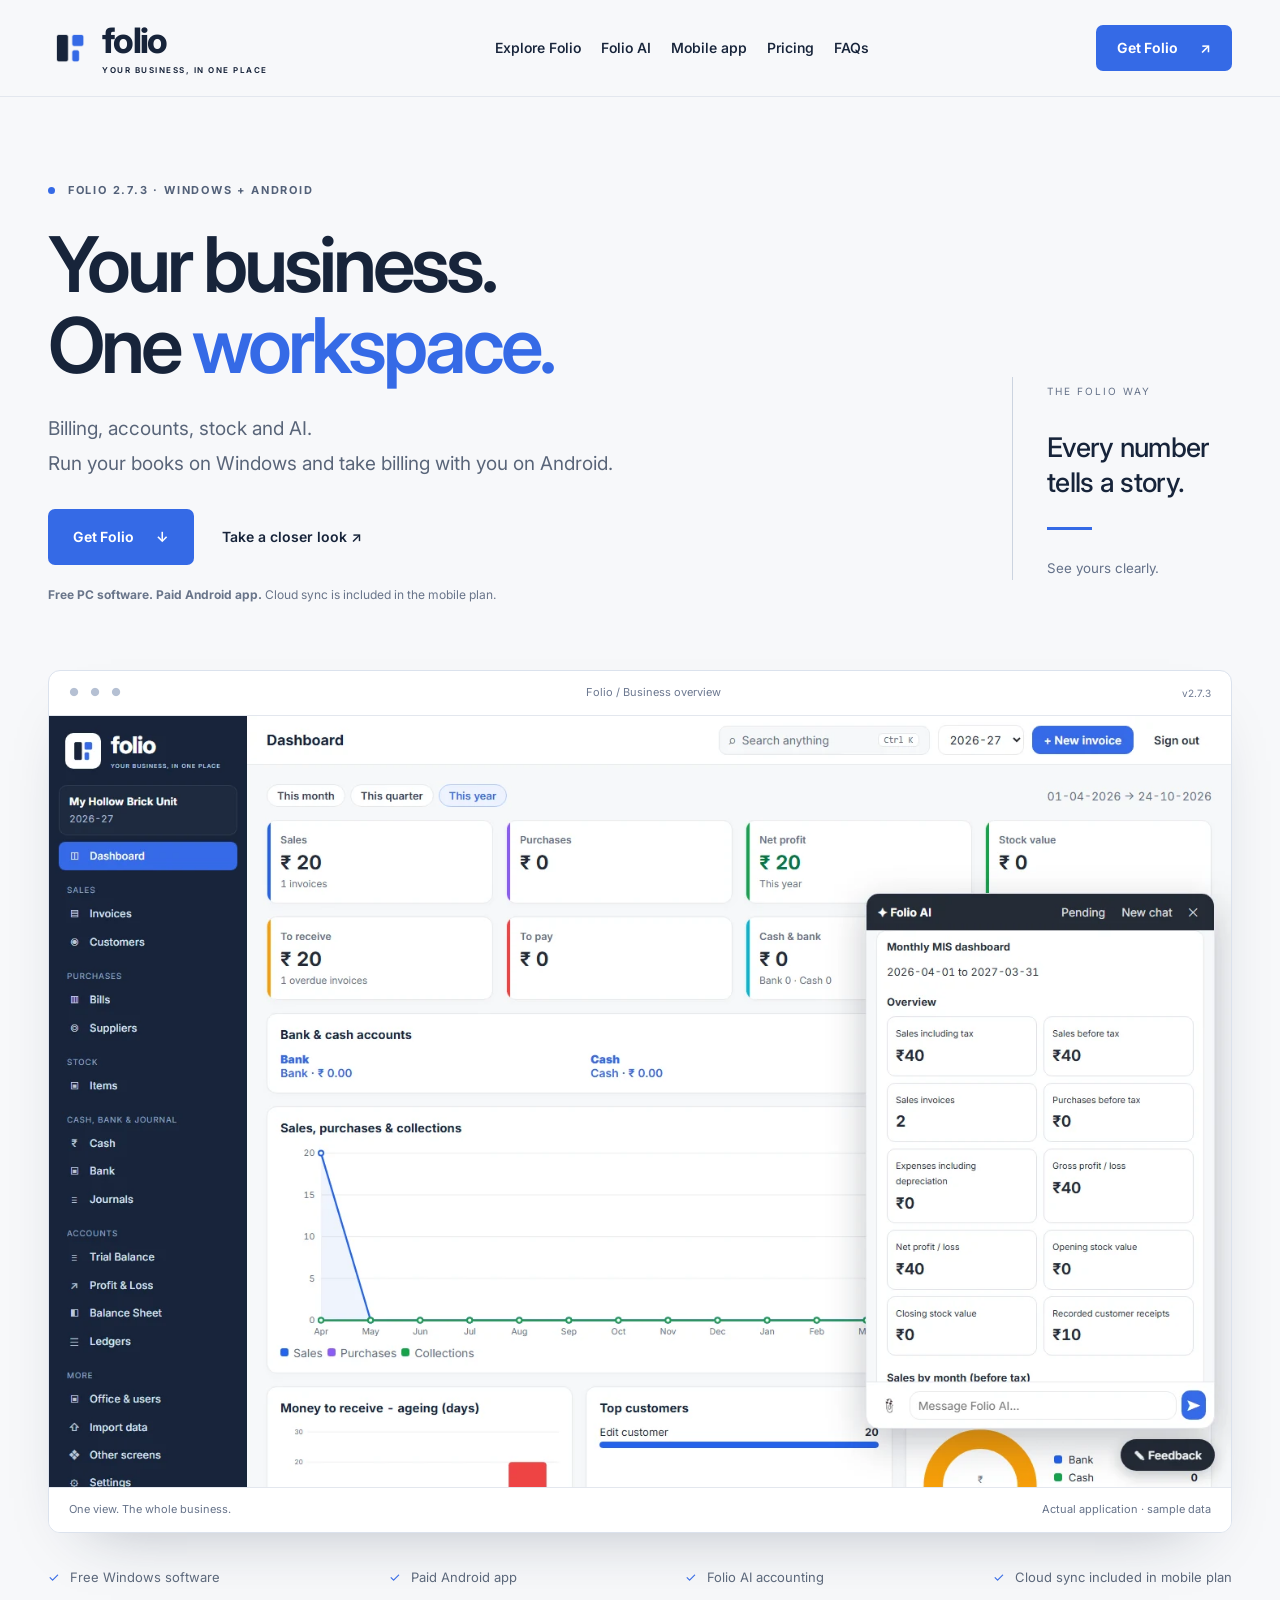
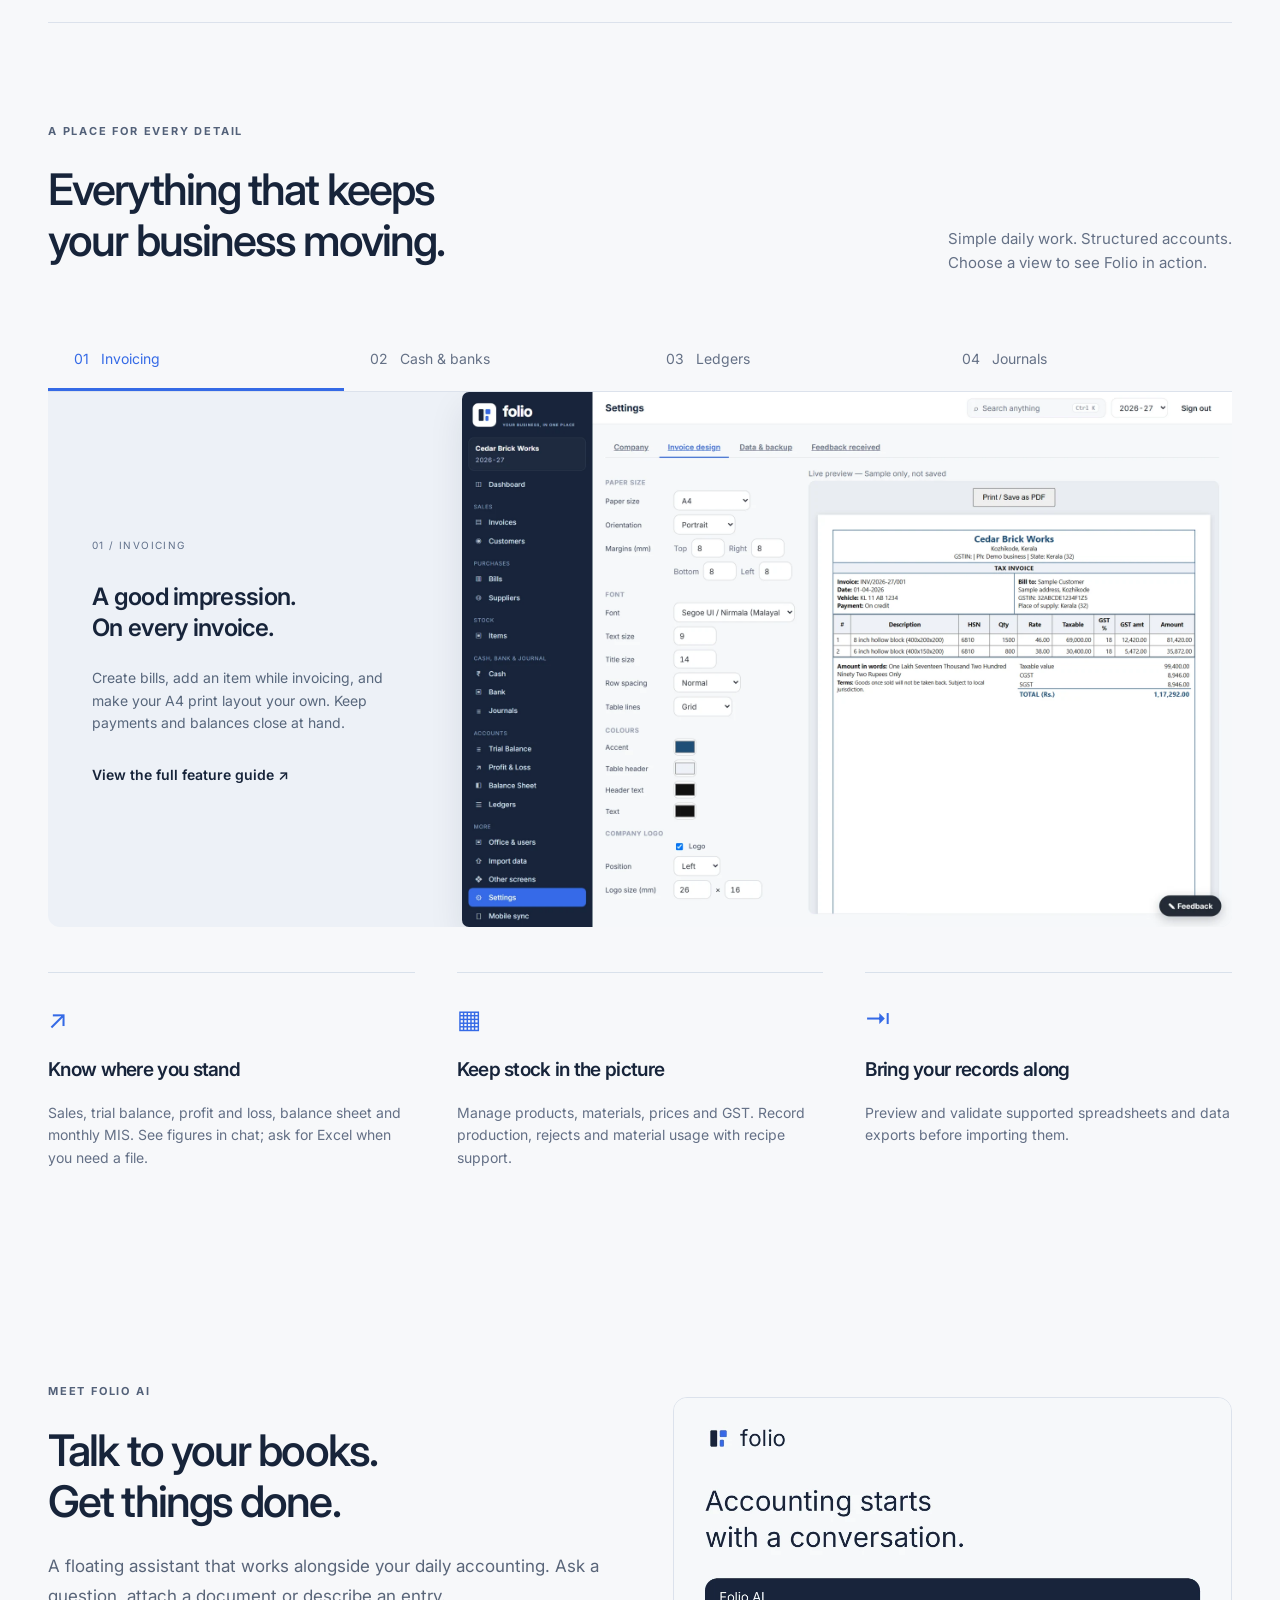
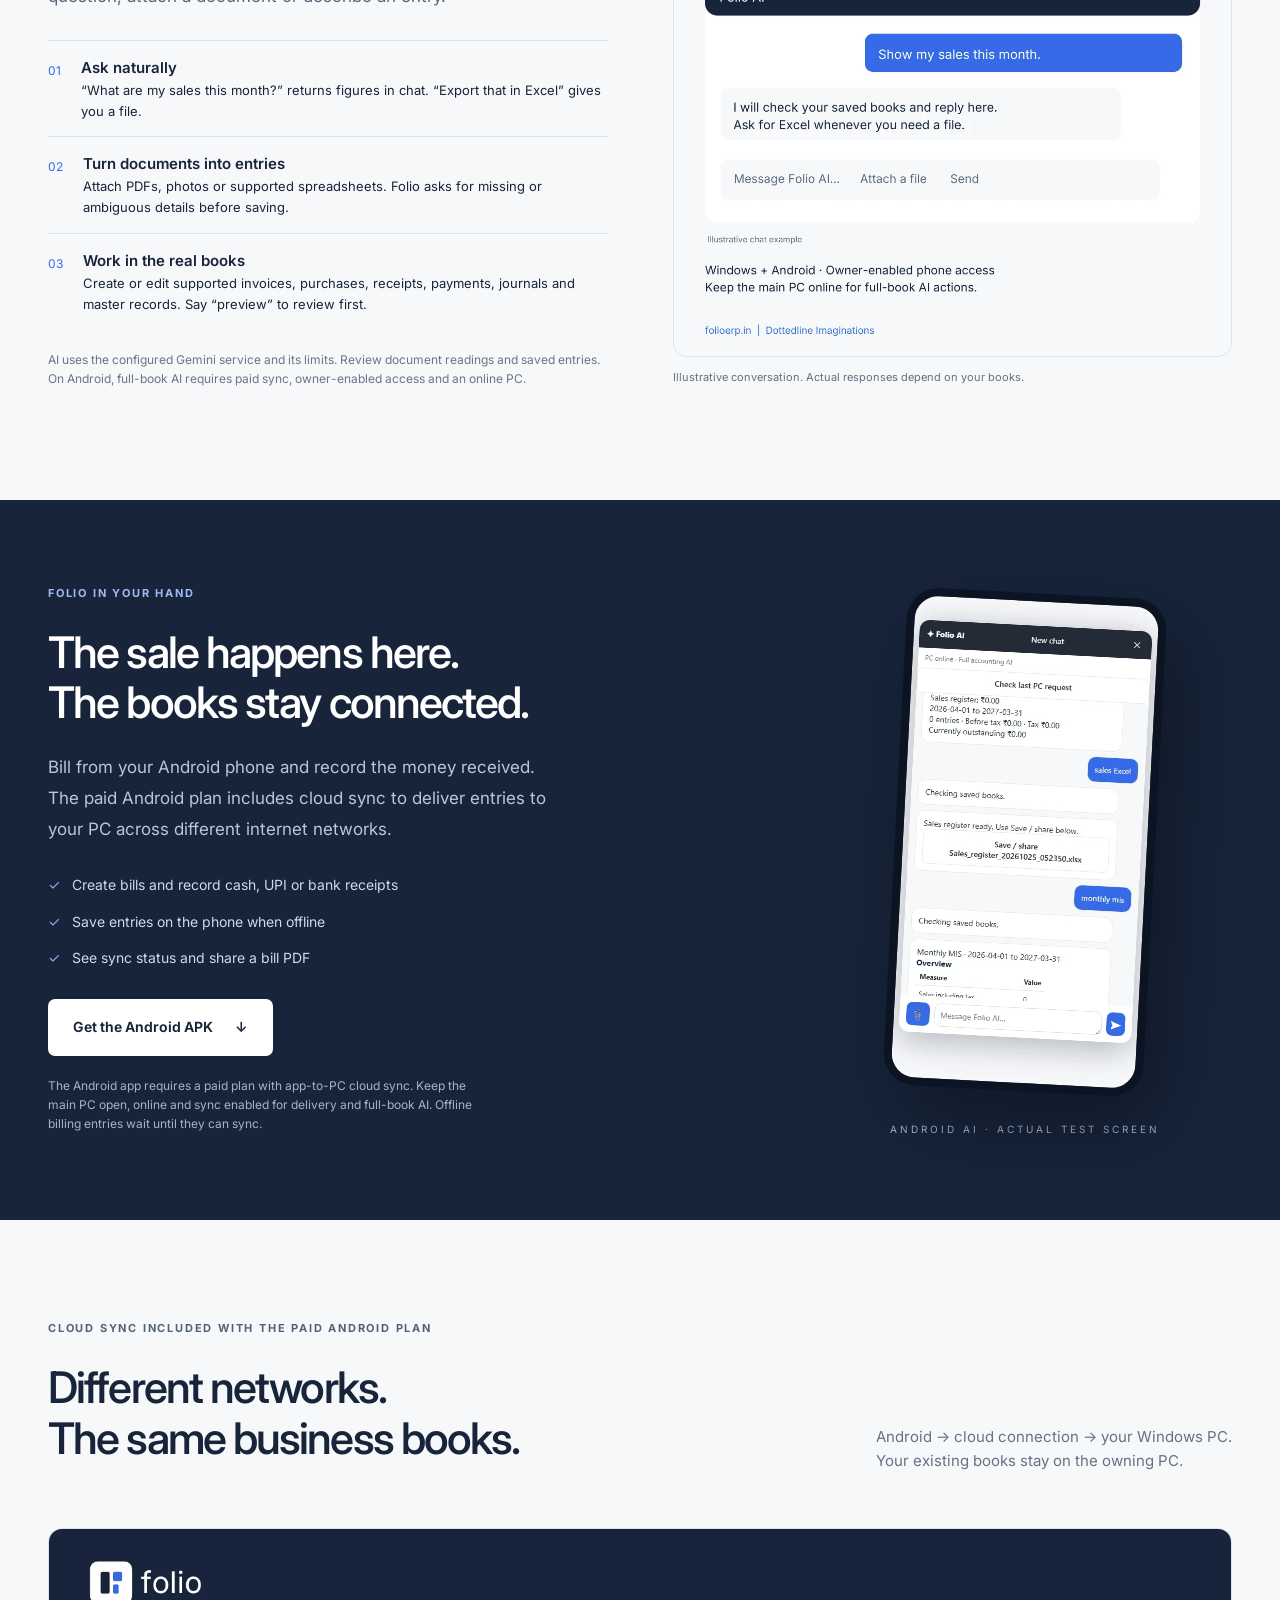
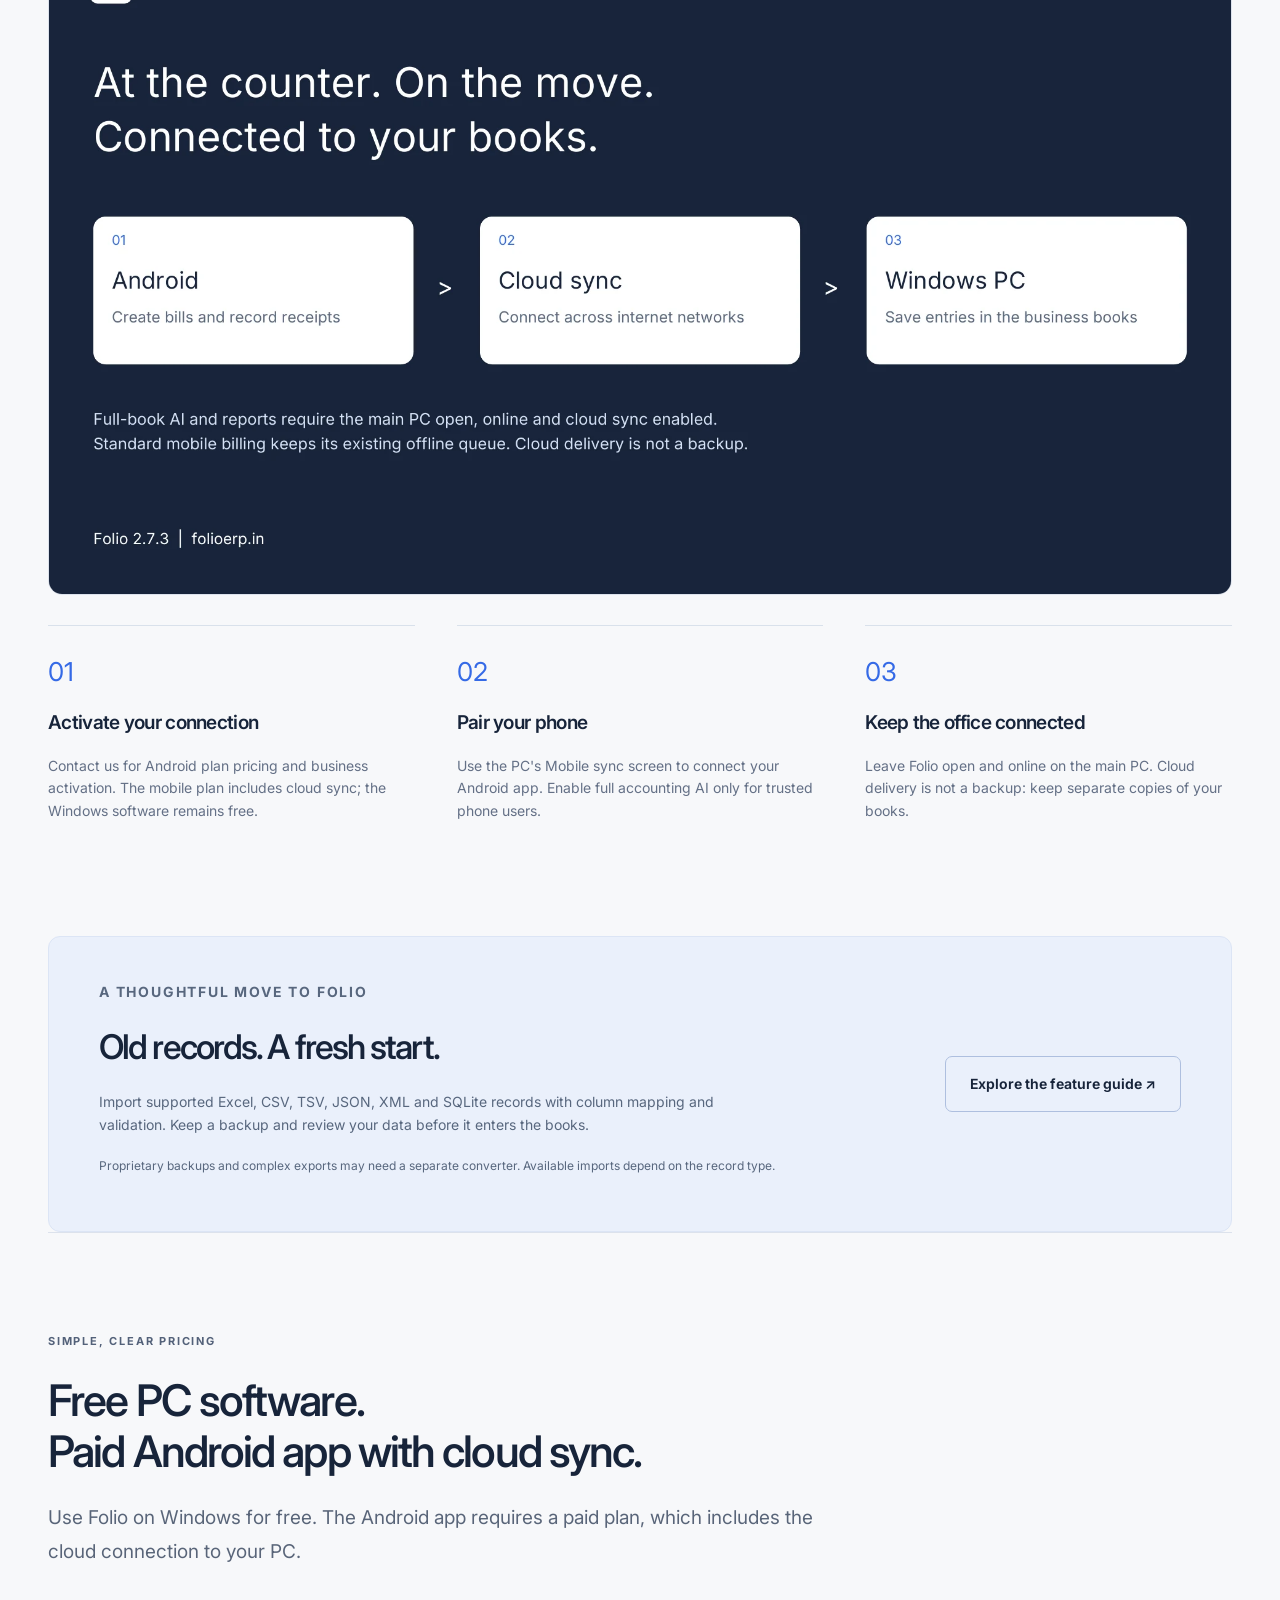
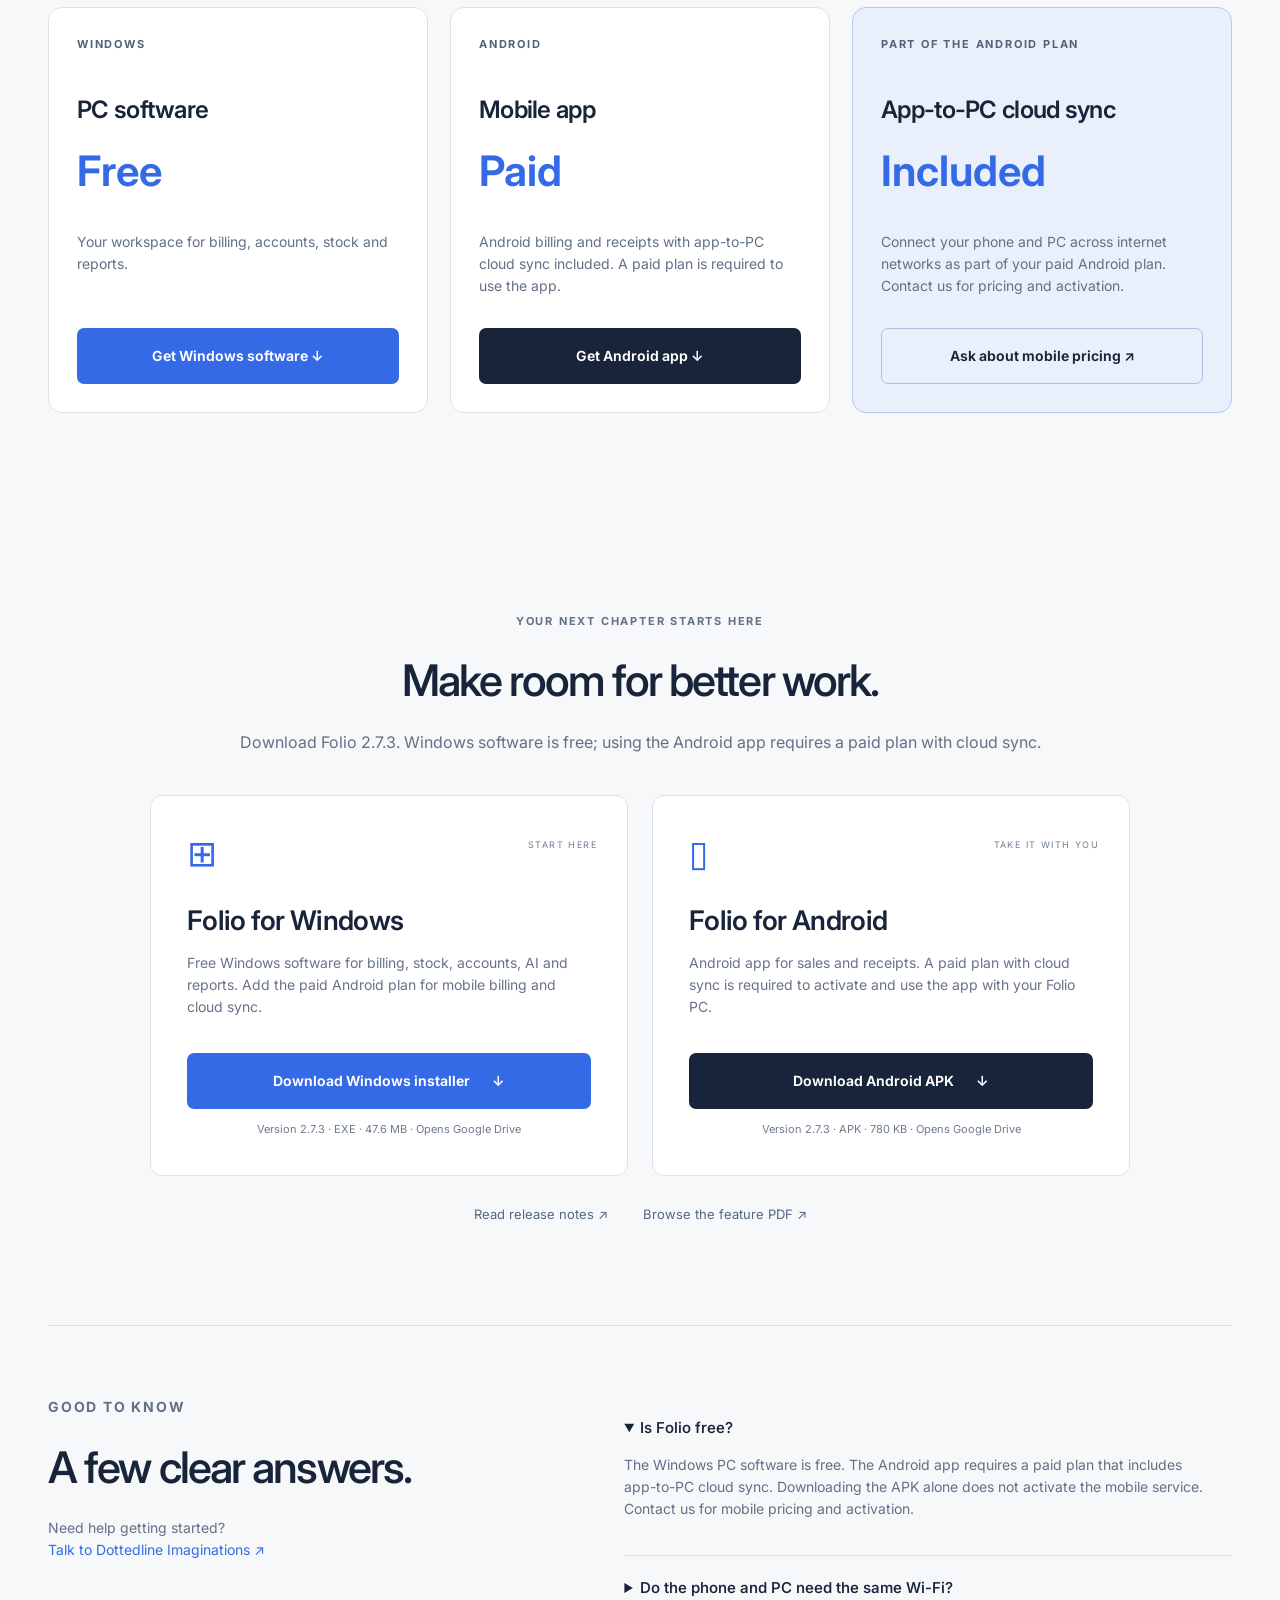
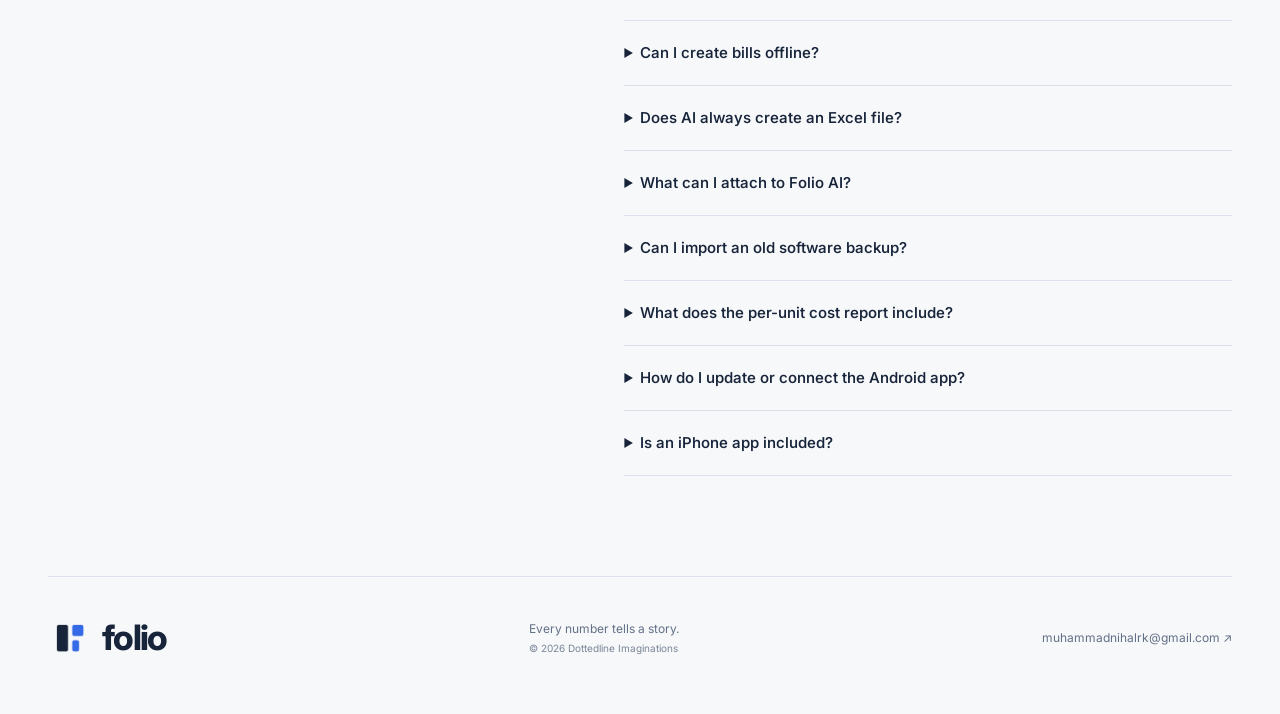
==== commit 344ec506: "Clarify Android requires paid plan including cloud sync" ====
--- a/website/index.html
+++ b/website/index.html
@@ -3,7 +3,7 @@
 <head>
 <meta charset="utf-8"><meta name="viewport" content="width=device-width,initial-scale=1">
 <title>Folio — Your business, in one place.</title>
-<meta name="description" content="Free Windows accounting software and Android billing app. Folio AI, invoices, multiple cash and bank accounts, stock and MIS reports. Optional app-to-PC cloud sync is paid.">
+<meta name="description" content="Free Windows accounting software and a paid Android app with app-to-PC cloud sync. Folio AI, invoices, multiple cash and bank accounts, stock and MIS reports.">
 <meta name="theme-color" content="#17243A"><link rel="icon" href="assets/logo.png"><link rel="stylesheet" href="style.css">
 <script src="download-links.js" defer></script><script src="site.js" defer></script>
 </head>
@@ -11,20 +11,20 @@
 <a class="skip" href="#main">Skip to content</a>
 <header><div class="wrap nav"><a class="brand" href="#" aria-label="Folio home"><img src="assets/logo.png" width="44" height="44" alt=""><span>folio<span class="brand-sub">YOUR BUSINESS, IN ONE PLACE</span></span></a><nav aria-label="Main navigation"><a href="#features">Explore Folio</a><a href="#ai">Folio AI</a><a href="#mobile">Mobile app</a><a href="#pricing">Pricing</a><a href="#questions">FAQs</a></nav><a class="button small" href="#download">Get Folio <span aria-hidden="true">↗</span></a></div></header>
 <main id="main">
-<section class="hero wrap"><div class="hero-copy"><p class="eyebrow"><span></span> FOLIO 2.7.3 · WINDOWS + ANDROID</p><h1>Your business.<br>One <em>workspace.</em></h1><p class="lead">Billing, accounts, stock and AI.<br>Run your books on Windows and take billing with you on Android.</p><div class="actions"><a class="button" href="#download">Download for free <span aria-hidden="true">↓</span></a><a class="text-link" href="#features">Take a closer look <span aria-hidden="true">↗</span></a></div><p class="micro"><strong>Free PC software. Free Android app.</strong> Only app-to-PC cloud sync is paid.</p></div><div class="hero-note"><span class="note-label">THE FOLIO WAY</span><p>Every number<br>tells a story.</p><span class="note-line"></span><small>See yours clearly.</small></div></section>
+<section class="hero wrap"><div class="hero-copy"><p class="eyebrow"><span></span> FOLIO 2.7.3 · WINDOWS + ANDROID</p><h1>Your business.<br>One <em>workspace.</em></h1><p class="lead">Billing, accounts, stock and AI.<br>Run your books on Windows and take billing with you on Android.</p><div class="actions"><a class="button" href="#download">Get Folio <span aria-hidden="true">↓</span></a><a class="text-link" href="#features">Take a closer look <span aria-hidden="true">↗</span></a></div><p class="micro"><strong>Free PC software. Paid Android app.</strong> Cloud sync is included in the mobile plan.</p></div><div class="hero-note"><span class="note-label">THE FOLIO WAY</span><p>Every number<br>tells a story.</p><span class="note-line"></span><small>See yours clearly.</small></div></section>
 <div class="wrap hero-image"><div class="window-bar"><span class="dots" aria-hidden="true">● ● ●</span><span>Folio / Business overview</span><span class="version">v2.7.3</span></div><button class="image-button" data-preview="assets/dashboard-ai.webp" data-title="Business dashboard" aria-label="Enlarge the Folio dashboard screenshot"><img src="assets/dashboard-ai.webp" width="1456" height="950" alt="Folio desktop dashboard with floating AI and MIS report, using demonstration records" fetchpriority="high"></button><div class="image-caption"><span>One view. The whole business.</span><span>Actual application · sample data</span></div></div>
-<div class="wrap promise-row"><span>Free Windows software</span><span>Free Android app</span><span>Folio AI accounting</span><span>Optional paid cloud sync</span></div>
+<div class="wrap promise-row"><span>Free Windows software</span><span>Paid Android app</span><span>Folio AI accounting</span><span>Cloud sync included in mobile plan</span></div>
 <section id="features" class="section wrap"><div class="section-heading"><div><p class="eyebrow">A PLACE FOR EVERY DETAIL</p><h2>Everything that keeps<br>your business moving.</h2></div><p>Simple daily work. Structured accounts.<br>Choose a view to see Folio in action.</p></div>
 <div class="feature-tabs" role="tablist" aria-label="Product screenshots"><button id="tab-invoice" role="tab" aria-selected="true" aria-controls="feature-panel" data-feature="invoice">01 &nbsp; Invoicing</button><button id="tab-bank" role="tab" aria-selected="false" aria-controls="feature-panel" tabindex="-1" data-feature="bank">02 &nbsp; Cash & banks</button><button id="tab-ledgers" role="tab" aria-selected="false" aria-controls="feature-panel" tabindex="-1" data-feature="ledgers">03 &nbsp; Ledgers</button><button id="tab-journal" role="tab" aria-selected="false" aria-controls="feature-panel" tabindex="-1" data-feature="journal">04 &nbsp; Journals</button></div>
 <div class="feature-panel" id="feature-panel" role="tabpanel" aria-labelledby="tab-invoice"><div class="feature-copy"><span class="feature-index" id="feature-index">01 / INVOICING</span><h3 id="feature-title">A good impression.<br>On every invoice.</h3><p id="feature-description">Create bills, add an item while invoicing, and make your A4 print layout your own. Keep payments and balances close at hand.</p><a class="text-link" href="downloads/Folio_2.7.3_Brochure.pdf" target="_blank" rel="noopener">View the full feature guide ↗</a></div><button class="image-button feature-image" id="feature-preview" data-preview="assets/invoice.webp" data-title="A4 invoice design" aria-label="Enlarge invoice design screenshot"><img id="feature-image" src="assets/invoice.webp" width="1800" height="1250" alt="Folio A4 invoice layout and design settings" loading="lazy"></button></div>
 <div class="details-grid"><article><span>↗</span><h3>Know where you stand</h3><p>Sales, trial balance, profit and loss, balance sheet and monthly MIS. See figures in chat; ask for Excel when you need a file.</p></article><article><span>▦</span><h3>Keep stock in the picture</h3><p>Manage products, materials, prices and GST. Record production, rejects and material usage with recipe support.</p></article><article><span>⇥</span><h3>Bring your records along</h3><p>Preview and validate supported spreadsheets and data exports before importing them.</p></article></div></section>
 <section id="ai" class="section wrap ai-grid"><div><p class="eyebrow">MEET FOLIO AI</p><h2>Talk to your books.<br>Get things done.</h2><p class="lead">A floating assistant that works alongside your daily accounting. Ask a question, attach a document or describe an entry.</p><div class="numbered"><div><span>01</span><p><strong>Ask naturally</strong><br>“What are my sales this month?” returns figures in chat. “Export that in Excel” gives you a file.</p></div><div><span>02</span><p><strong>Turn documents into entries</strong><br>Attach PDFs, photos or supported spreadsheets. Folio asks for missing or ambiguous details before saving.</p></div><div><span>03</span><p><strong>Work in the real books</strong><br>Create or edit supported invoices, purchases, receipts, payments, journals and master records. Say “preview” to review first.</p></div></div><p class="micro">AI uses the configured Gemini service and its limits. Review document readings and saved entries. On Android, full-book AI requires paid sync, owner-enabled access and an online PC.</p></div><figure class="marketing-figure"><img src="assets/ai-conversation.webp" width="1080" height="1080" alt="Illustrative Folio AI conversation showing a sales question answered in chat, with Excel available on request" loading="lazy"><figcaption>Illustrative conversation. Actual responses depend on your books.</figcaption></figure></section>
-<section id="mobile" class="mobile-section"><div class="wrap mobile-grid"><div><p class="eyebrow">FOLIO IN YOUR HAND</p><h2>The sale happens here.<br>The books stay connected.</h2><p class="lead">Bill from your Android phone and record the money received. Add paid cloud sync to deliver entries to your PC across different internet networks.</p><ul class="checklist"><li>Create bills and record cash, UPI or bank receipts</li><li>Save entries on the phone when offline</li><li>See sync status and share a bill PDF</li></ul><a class="button light" data-download="android" href="https://drive.google.com/file/d/1pTWK3_lwEZEYVb0TgkY8gO3vgH7TeWo6/view?usp=sharing" target="_blank" rel="noopener">Get the Android APK <span aria-hidden="true">↓</span></a><p class="mobile-note">The Android app is free; app-to-PC cloud sync is paid. Keep the main PC open, online and sync enabled for delivery and full-book AI. Offline billing entries wait until they can sync.</p></div><div class="phone-stage"><div class="phone"><img src="assets/phone-ai.webp" width="430" height="850" loading="lazy" alt="Folio Android AI showing chat reports and the Excel Save / share option in a test session"></div><span class="phone-caption">ANDROID AI · ACTUAL TEST SCREEN</span></div></div></section>
-<section class="section wrap cloud-section"><div class="section-heading"><div><p class="eyebrow">OPTIONAL PAID APP-TO-PC SYNC</p><h2>Different networks.<br>The same business books.</h2></div><p>Android → cloud connection → your Windows PC.<br>Your existing books stay on the owning PC.</p></div><img class="cloud-art" src="assets/cloud-connection.webp" width="1920" height="1080" loading="lazy" alt="Android sends bills and receipts through cloud sync to the Windows PC; keep the main PC online for AI and reports"><div class="details-grid"><article><span>01</span><h3>Activate your connection</h3><p>Contact us for a paid sync plan and business activation. The Windows software and Android app remain free.</p></article><article><span>02</span><h3>Pair your phone</h3><p>Use the PC's Mobile sync screen to connect your Android app. Enable full accounting AI only for trusted phone users.</p></article><article><span>03</span><h3>Keep the office connected</h3><p>Leave Folio open and online on the main PC. Cloud delivery is not a backup: keep separate copies of your books.</p></article></div></section>
+<section id="mobile" class="mobile-section"><div class="wrap mobile-grid"><div><p class="eyebrow">FOLIO IN YOUR HAND</p><h2>The sale happens here.<br>The books stay connected.</h2><p class="lead">Bill from your Android phone and record the money received. The paid Android plan includes cloud sync to deliver entries to your PC across different internet networks.</p><ul class="checklist"><li>Create bills and record cash, UPI or bank receipts</li><li>Save entries on the phone when offline</li><li>See sync status and share a bill PDF</li></ul><a class="button light" data-download="android" href="https://drive.google.com/file/d/1pTWK3_lwEZEYVb0TgkY8gO3vgH7TeWo6/view?usp=sharing" target="_blank" rel="noopener">Get the Android APK <span aria-hidden="true">↓</span></a><p class="mobile-note">The Android app requires a paid plan with app-to-PC cloud sync. Keep the main PC open, online and sync enabled for delivery and full-book AI. Offline billing entries wait until they can sync.</p></div><div class="phone-stage"><div class="phone"><img src="assets/phone-ai.webp" width="430" height="850" loading="lazy" alt="Folio Android AI showing chat reports and the Excel Save / share option in a test session"></div><span class="phone-caption">ANDROID AI · ACTUAL TEST SCREEN</span></div></div></section>
+<section class="section wrap cloud-section"><div class="section-heading"><div><p class="eyebrow">CLOUD SYNC INCLUDED WITH THE PAID ANDROID PLAN</p><h2>Different networks.<br>The same business books.</h2></div><p>Android → cloud connection → your Windows PC.<br>Your existing books stay on the owning PC.</p></div><img class="cloud-art" src="assets/cloud-connection.webp" width="1920" height="1080" loading="lazy" alt="Android sends bills and receipts through cloud sync to the Windows PC; keep the main PC online for AI and reports"><div class="details-grid"><article><span>01</span><h3>Activate your connection</h3><p>Contact us for Android plan pricing and business activation. The mobile plan includes cloud sync; the Windows software remains free.</p></article><article><span>02</span><h3>Pair your phone</h3><p>Use the PC's Mobile sync screen to connect your Android app. Enable full accounting AI only for trusted phone users.</p></article><article><span>03</span><h3>Keep the office connected</h3><p>Leave Folio open and online on the main PC. Cloud delivery is not a backup: keep separate copies of your books.</p></article></div></section>
 <section class="migration wrap"><div><p class="eyebrow">A THOUGHTFUL MOVE TO FOLIO</p><h2>Old records. A fresh start.</h2><p>Import supported Excel, CSV, TSV, JSON, XML and SQLite records with column mapping and validation. Keep a backup and review your data before it enters the books.</p><p class="micro">Proprietary backups and complex exports may need a separate converter. Available imports depend on the record type.</p></div><a href="downloads/Folio_2.7.3_Brochure.pdf" class="button outline" target="_blank" rel="noopener">Explore the feature guide ↗</a></section>
-<section id="pricing" class="section wrap pricing"><p class="eyebrow">SIMPLE, CLEAR PRICING</p><h2>Free software.<br>Pay only for app-to-PC sync.</h2><p class="lead">Download and use Folio on Windows and Android for free. Choose paid cloud sync when you want the phone and PC to exchange entries.</p><div class="price-grid"><article class="price-card"><span class="eyebrow">WINDOWS</span><h3>PC software</h3><p class="price">Free</p><p>Your workspace for billing, accounts, stock and reports.</p><a class="button" href="#download">Get Windows software ↓</a></article><article class="price-card"><span class="eyebrow">ANDROID</span><h3>Mobile app</h3><p class="price">Free</p><p>Android billing and receipts. App-to-PC syncing is a separate paid service.</p><a class="button secondary" href="#download">Get Android app ↓</a></article><article class="price-card sync-plan"><span class="eyebrow">OPTIONAL ADD-ON</span><h3>App-to-PC cloud sync</h3><p class="price">Paid</p><p>Connect your phone and PC across internet networks. Contact us for current pricing and activation.</p><a class="button outline" href="mailto:muhammadnihalrk@gmail.com?subject=Folio%20cloud%20sync%20plan">Ask about sync pricing ↗</a></article></div></section>
-<section id="download" class="section wrap"><div class="download-heading"><p class="eyebrow">YOUR NEXT CHAPTER STARTS HERE</p><h2>Make room for better work.</h2><p>Download Folio 2.7.3 for free. Add paid app-to-PC sync only when you need the connection.</p></div><div class="download-grid"><article class="download-card"><div class="platform-icon" aria-hidden="true">⊞</div><span class="tag">START HERE</span><h3>Folio for Windows</h3><p>Free Windows software for billing, stock, accounts, AI and reports. Optional phone-to-PC cloud sync is paid.</p><a class="button" data-download="windows" href="https://drive.google.com/file/d/1avcNvtHx2Q1gW78vNKs37qsST0kIpXED/view?usp=sharing" target="_blank" rel="noopener">Download Windows installer <span aria-hidden="true">↓</span></a><span class="file-note">Version 2.7.3 · EXE · 47.6 MB · Opens Google Drive</span></article><article class="download-card"><div class="platform-icon" aria-hidden="true">▯</div><span class="tag">TAKE IT WITH YOU</span><h3>Folio for Android</h3><p>Free Android app for sales and receipts. Connect to your Folio PC through optional paid cloud sync.</p><a class="button secondary" data-download="android" href="https://drive.google.com/file/d/1pTWK3_lwEZEYVb0TgkY8gO3vgH7TeWo6/view?usp=sharing" target="_blank" rel="noopener">Download Android APK <span aria-hidden="true">↓</span></a><span class="file-note">Version 2.7.3 · APK · 780 KB · Opens Google Drive</span></article></div><div class="download-links"><a href="downloads/Folio_2.7.3_UPDATE.txt" target="_blank" rel="noopener">Read release notes ↗</a><a href="downloads/Folio_2.7.3_Brochure.pdf" target="_blank" rel="noopener">Browse the feature PDF ↗</a></div></section>
-<section id="questions" class="section wrap faq"><div><p class="eyebrow">GOOD TO KNOW</p><h2>A few clear answers.</h2><p>Need help getting started?<br><a href="mailto:muhammadnihalrk@gmail.com">Talk to Dottedline Imaginations ↗</a></p></div><div><details open><summary>Is Folio free?</summary><p>Yes. The Windows PC software and Android app are free. Only app-to-PC cloud syncing is paid. Contact us for sync pricing and activation.</p></details><details><summary>Do the phone and PC need the same Wi-Fi?</summary><p>No. Paid cloud sync works across different internet networks. Keep the main PC open, online and sync enabled to receive entries and run full-book AI actions or reports.</p></details><details><summary>Can I create bills offline?</summary><p>After setup and catalogue sync, standard Android billing can save entries on the phone offline. They wait for a connection and PC acceptance. Cloud sync and AI require internet; full-book phone AI also requires the PC online.</p></details><details><summary>Does AI always create an Excel file?</summary><p>No. Normal questions such as “sales this month” return figures in chat. Ask for Excel to get a file. Android shows a Save / share button so you can choose where it goes.</p></details><details><summary>What can I attach to Folio AI?</summary><p>PDFs or images up to 4 MB. On Android, Excel .xlsx files up to 1 MB with one sheet and up to 300 rows; text CSV, TSV and JSON files up to 100 KB. Split larger work into smaller batches.</p></details><details><summary>Can I import an old software backup?</summary><p>Review and map supported Excel, CSV, TSV, JSON, XML and SQLite records. Proprietary or encrypted backups need a format-specific converter. Back up and verify your records before migration.</p></details><details><summary>What does the per-unit cost report include?</summary><p>MIS material-cost estimates use current rates and recorded material usage or recipes. They exclude allocated labour, power and other overheads, so they are not full historical manufacturing costs.</p></details><details><summary>How do I update or connect the Android app?</summary><p>Install the latest APK over the existing app without uninstalling. Install the matching Windows update. For paid sync, activate your business and pair the phone from the PC Mobile sync screen. The owner can enable full accounting AI for trusted phone users.</p></details><details><summary>Is an iPhone app included?</summary><p>This release supports Windows and Android. An iPhone app is not included.</p></details></div></section>
+<section id="pricing" class="section wrap pricing"><p class="eyebrow">SIMPLE, CLEAR PRICING</p><h2>Free PC software.<br>Paid Android app with cloud sync.</h2><p class="lead">Use Folio on Windows for free. The Android app requires a paid plan, which includes the cloud connection to your PC.</p><div class="price-grid"><article class="price-card"><span class="eyebrow">WINDOWS</span><h3>PC software</h3><p class="price">Free</p><p>Your workspace for billing, accounts, stock and reports.</p><a class="button" href="#download">Get Windows software ↓</a></article><article class="price-card"><span class="eyebrow">ANDROID</span><h3>Mobile app</h3><p class="price">Paid</p><p>Android billing and receipts with app-to-PC cloud sync included. A paid plan is required to use the app.</p><a class="button secondary" href="#download">Get Android app ↓</a></article><article class="price-card sync-plan"><span class="eyebrow">PART OF THE ANDROID PLAN</span><h3>App-to-PC cloud sync</h3><p class="price">Included</p><p>Connect your phone and PC across internet networks as part of your paid Android plan. Contact us for pricing and activation.</p><a class="button outline" href="mailto:muhammadnihalrk@gmail.com?subject=Folio%20Android%20plan">Ask about mobile pricing ↗</a></article></div></section>
+<section id="download" class="section wrap"><div class="download-heading"><p class="eyebrow">YOUR NEXT CHAPTER STARTS HERE</p><h2>Make room for better work.</h2><p>Download Folio 2.7.3. Windows software is free; using the Android app requires a paid plan with cloud sync.</p></div><div class="download-grid"><article class="download-card"><div class="platform-icon" aria-hidden="true">⊞</div><span class="tag">START HERE</span><h3>Folio for Windows</h3><p>Free Windows software for billing, stock, accounts, AI and reports. Add the paid Android plan for mobile billing and cloud sync.</p><a class="button" data-download="windows" href="https://drive.google.com/file/d/1avcNvtHx2Q1gW78vNKs37qsST0kIpXED/view?usp=sharing" target="_blank" rel="noopener">Download Windows installer <span aria-hidden="true">↓</span></a><span class="file-note">Version 2.7.3 · EXE · 47.6 MB · Opens Google Drive</span></article><article class="download-card"><div class="platform-icon" aria-hidden="true">▯</div><span class="tag">TAKE IT WITH YOU</span><h3>Folio for Android</h3><p>Android app for sales and receipts. A paid plan with cloud sync is required to activate and use the app with your Folio PC.</p><a class="button secondary" data-download="android" href="https://drive.google.com/file/d/1pTWK3_lwEZEYVb0TgkY8gO3vgH7TeWo6/view?usp=sharing" target="_blank" rel="noopener">Download Android APK <span aria-hidden="true">↓</span></a><span class="file-note">Version 2.7.3 · APK · 780 KB · Opens Google Drive</span></article></div><div class="download-links"><a href="downloads/Folio_2.7.3_UPDATE.txt" target="_blank" rel="noopener">Read release notes ↗</a><a href="downloads/Folio_2.7.3_Brochure.pdf" target="_blank" rel="noopener">Browse the feature PDF ↗</a></div></section>
+<section id="questions" class="section wrap faq"><div><p class="eyebrow">GOOD TO KNOW</p><h2>A few clear answers.</h2><p>Need help getting started?<br><a href="mailto:muhammadnihalrk@gmail.com">Talk to Dottedline Imaginations ↗</a></p></div><div><details open><summary>Is Folio free?</summary><p>The Windows PC software is free. The Android app requires a paid plan that includes app-to-PC cloud sync. Downloading the APK alone does not activate the mobile service. Contact us for mobile pricing and activation.</p></details><details><summary>Do the phone and PC need the same Wi-Fi?</summary><p>No. Paid cloud sync works across different internet networks. Keep the main PC open, online and sync enabled to receive entries and run full-book AI actions or reports.</p></details><details><summary>Can I create bills offline?</summary><p>After setup and catalogue sync, standard Android billing can save entries on the phone offline. They wait for a connection and PC acceptance. Cloud sync and AI require internet; full-book phone AI also requires the PC online.</p></details><details><summary>Does AI always create an Excel file?</summary><p>No. Normal questions such as “sales this month” return figures in chat. Ask for Excel to get a file. Android shows a Save / share button so you can choose where it goes.</p></details><details><summary>What can I attach to Folio AI?</summary><p>PDFs or images up to 4 MB. On Android, Excel .xlsx files up to 1 MB with one sheet and up to 300 rows; text CSV, TSV and JSON files up to 100 KB. Split larger work into smaller batches.</p></details><details><summary>Can I import an old software backup?</summary><p>Review and map supported Excel, CSV, TSV, JSON, XML and SQLite records. Proprietary or encrypted backups need a format-specific converter. Back up and verify your records before migration.</p></details><details><summary>What does the per-unit cost report include?</summary><p>MIS material-cost estimates use current rates and recorded material usage or recipes. They exclude allocated labour, power and other overheads, so they are not full historical manufacturing costs.</p></details><details><summary>How do I update or connect the Android app?</summary><p>Install the latest APK over the existing app without uninstalling. Install the matching Windows update. To use the paid Android plan, activate your business and pair the phone from the PC Mobile sync screen. The owner can enable full accounting AI for trusted phone users.</p></details><details><summary>Is an iPhone app included?</summary><p>This release supports Windows and Android. An iPhone app is not included.</p></details></div></section>
 </main>
 <footer class="wrap"><a class="brand" href="#"><img src="assets/logo.png" width="40" height="40" alt=""><span>folio</span></a><p>Every number tells a story.<br><span>© 2026 Dottedline Imaginations</span></p><a href="mailto:muhammadnihalrk@gmail.com">muhammadnihalrk@gmail.com ↗</a></footer>
 <dialog id="preview-dialog" aria-labelledby="preview-title"><div class="dialog-top"><h2 id="preview-title">Folio screenshot</h2><button id="close-preview" aria-label="Close screenshot">Close ×</button></div><img id="preview-image" alt=""><p>Actual Folio interface. Demonstration data.</p></dialog>
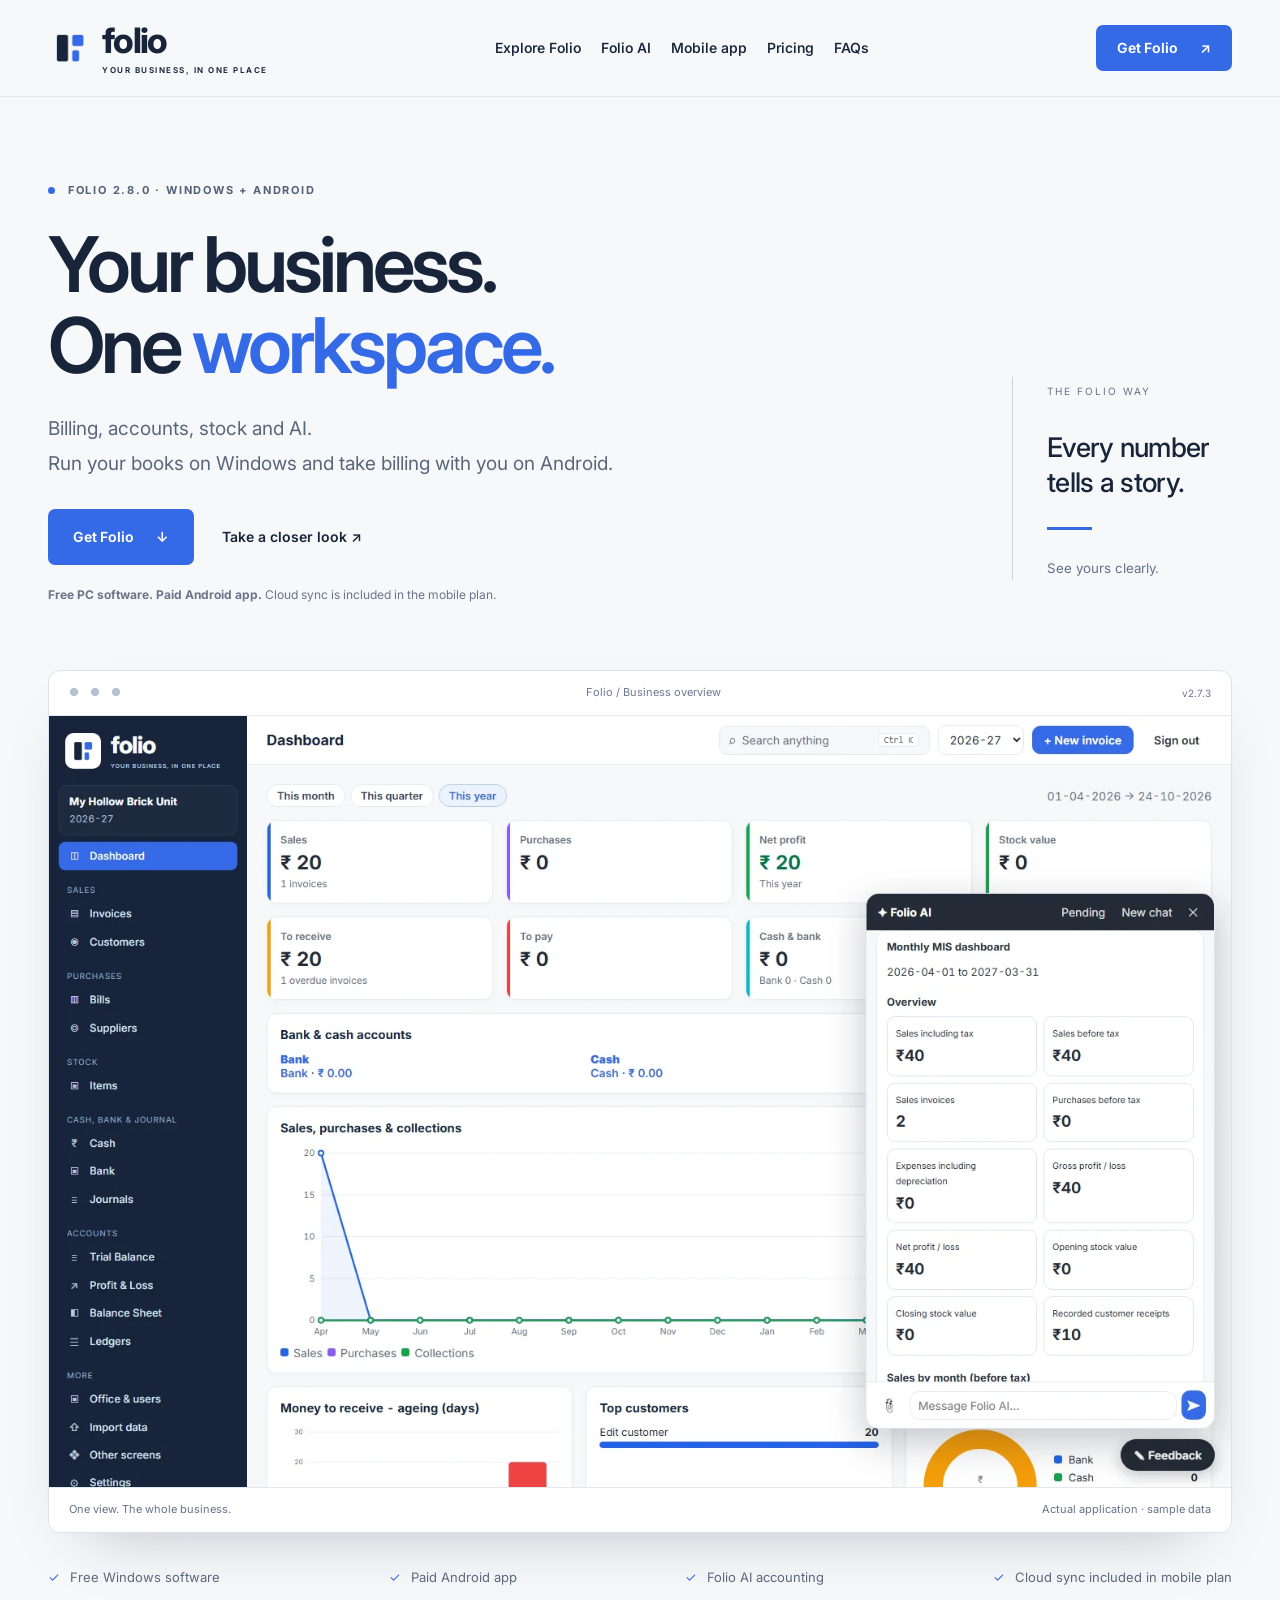
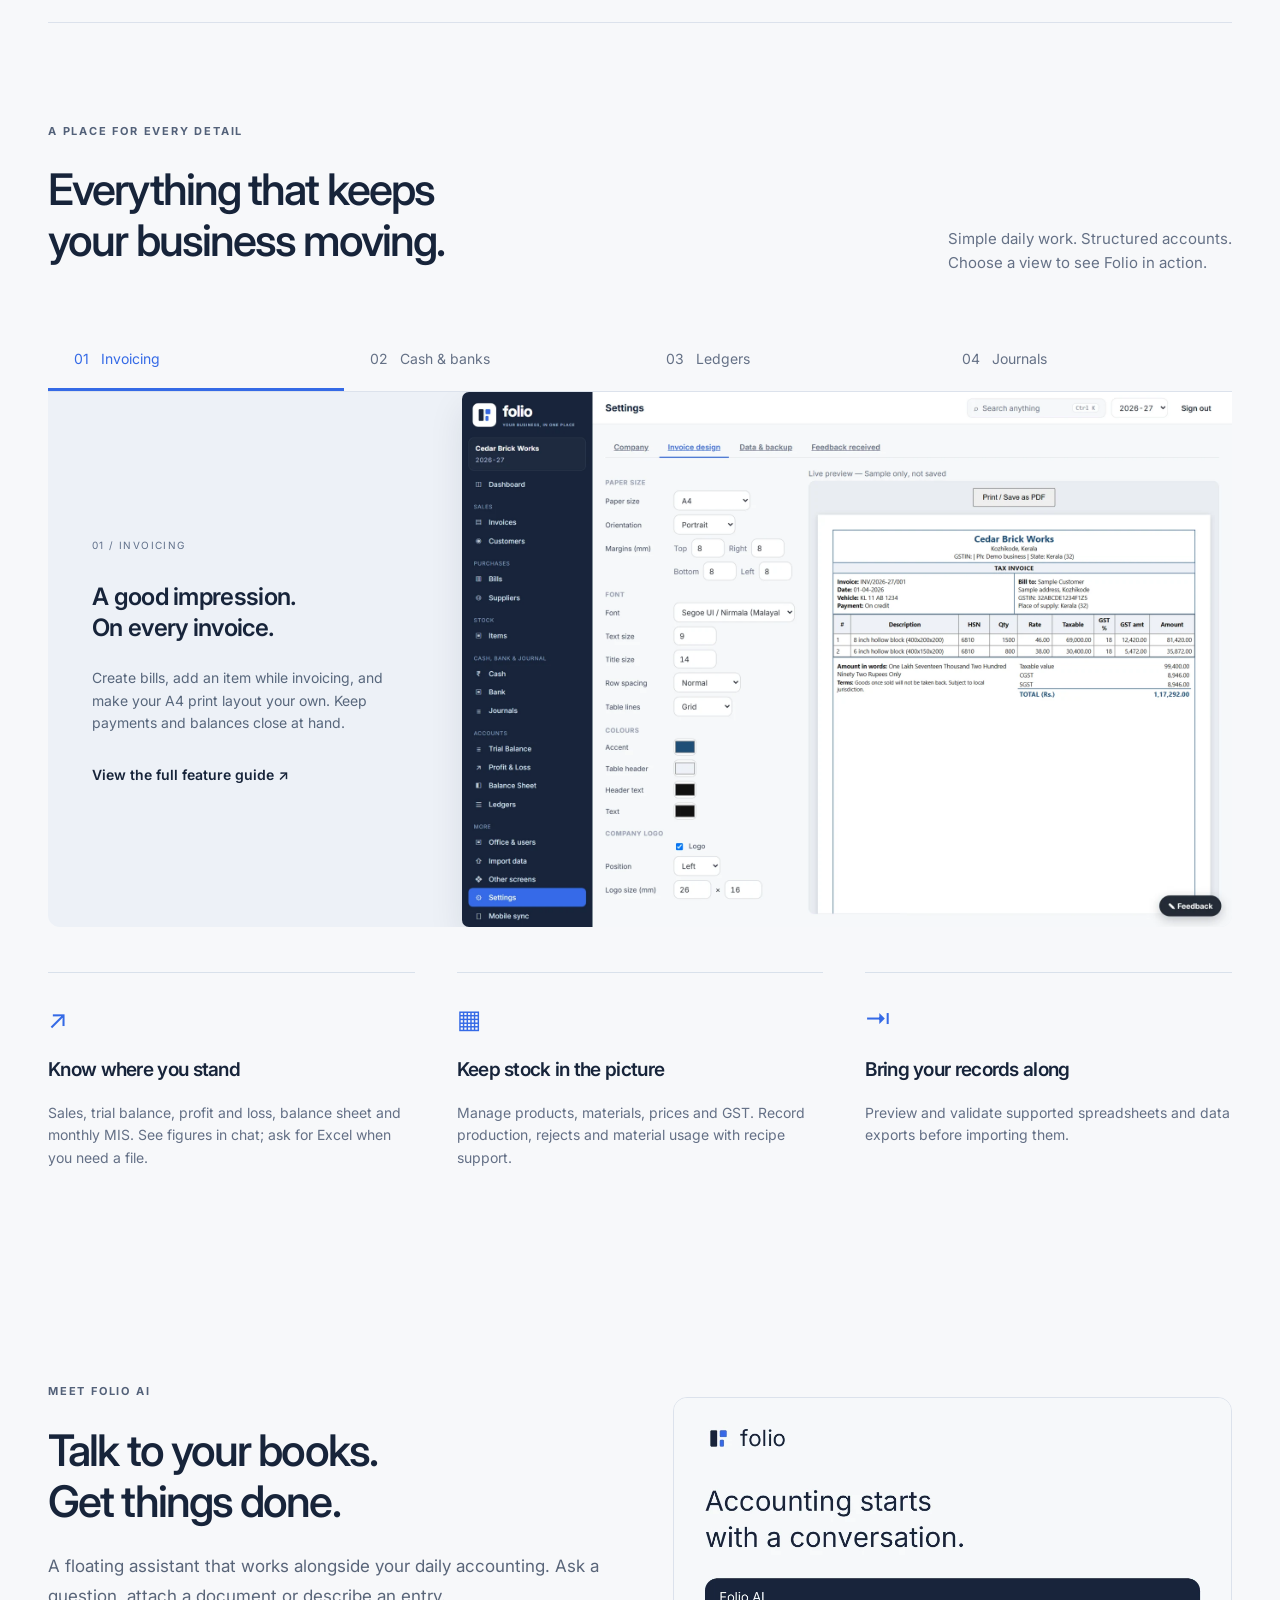
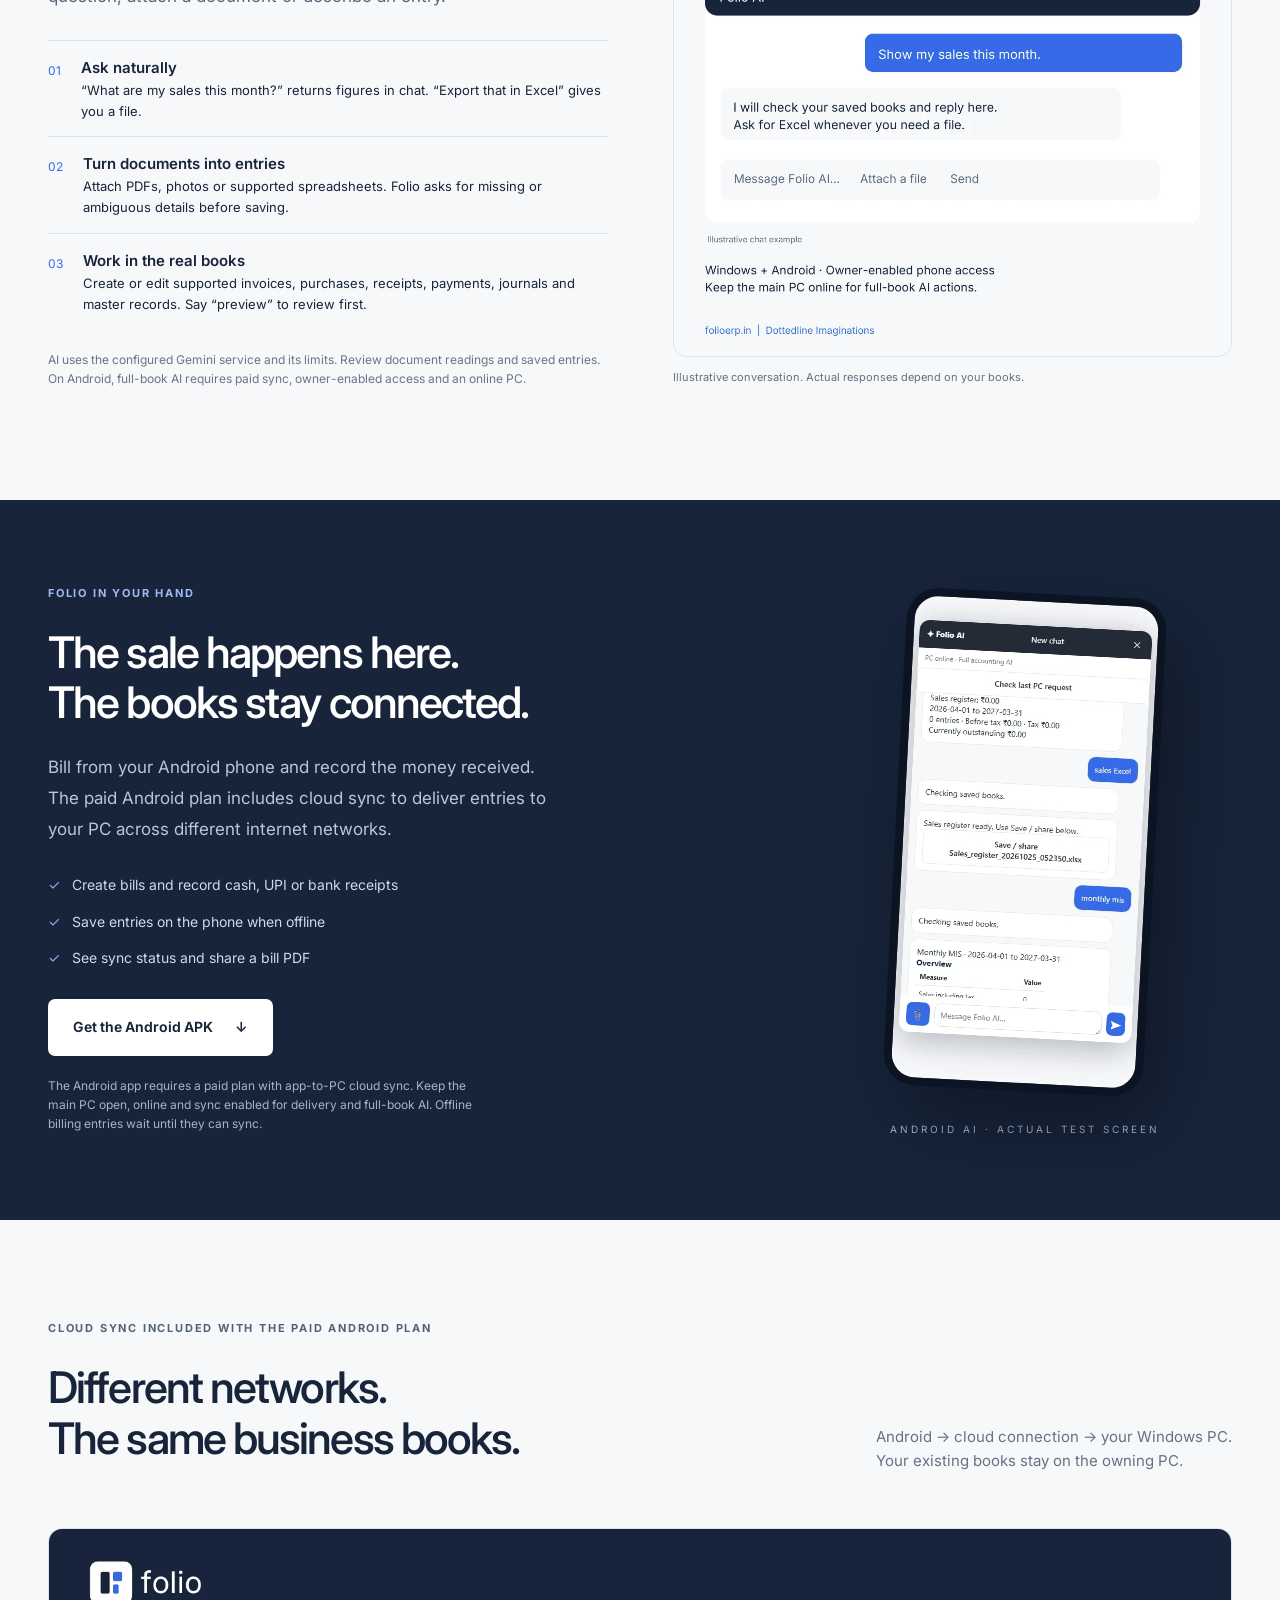
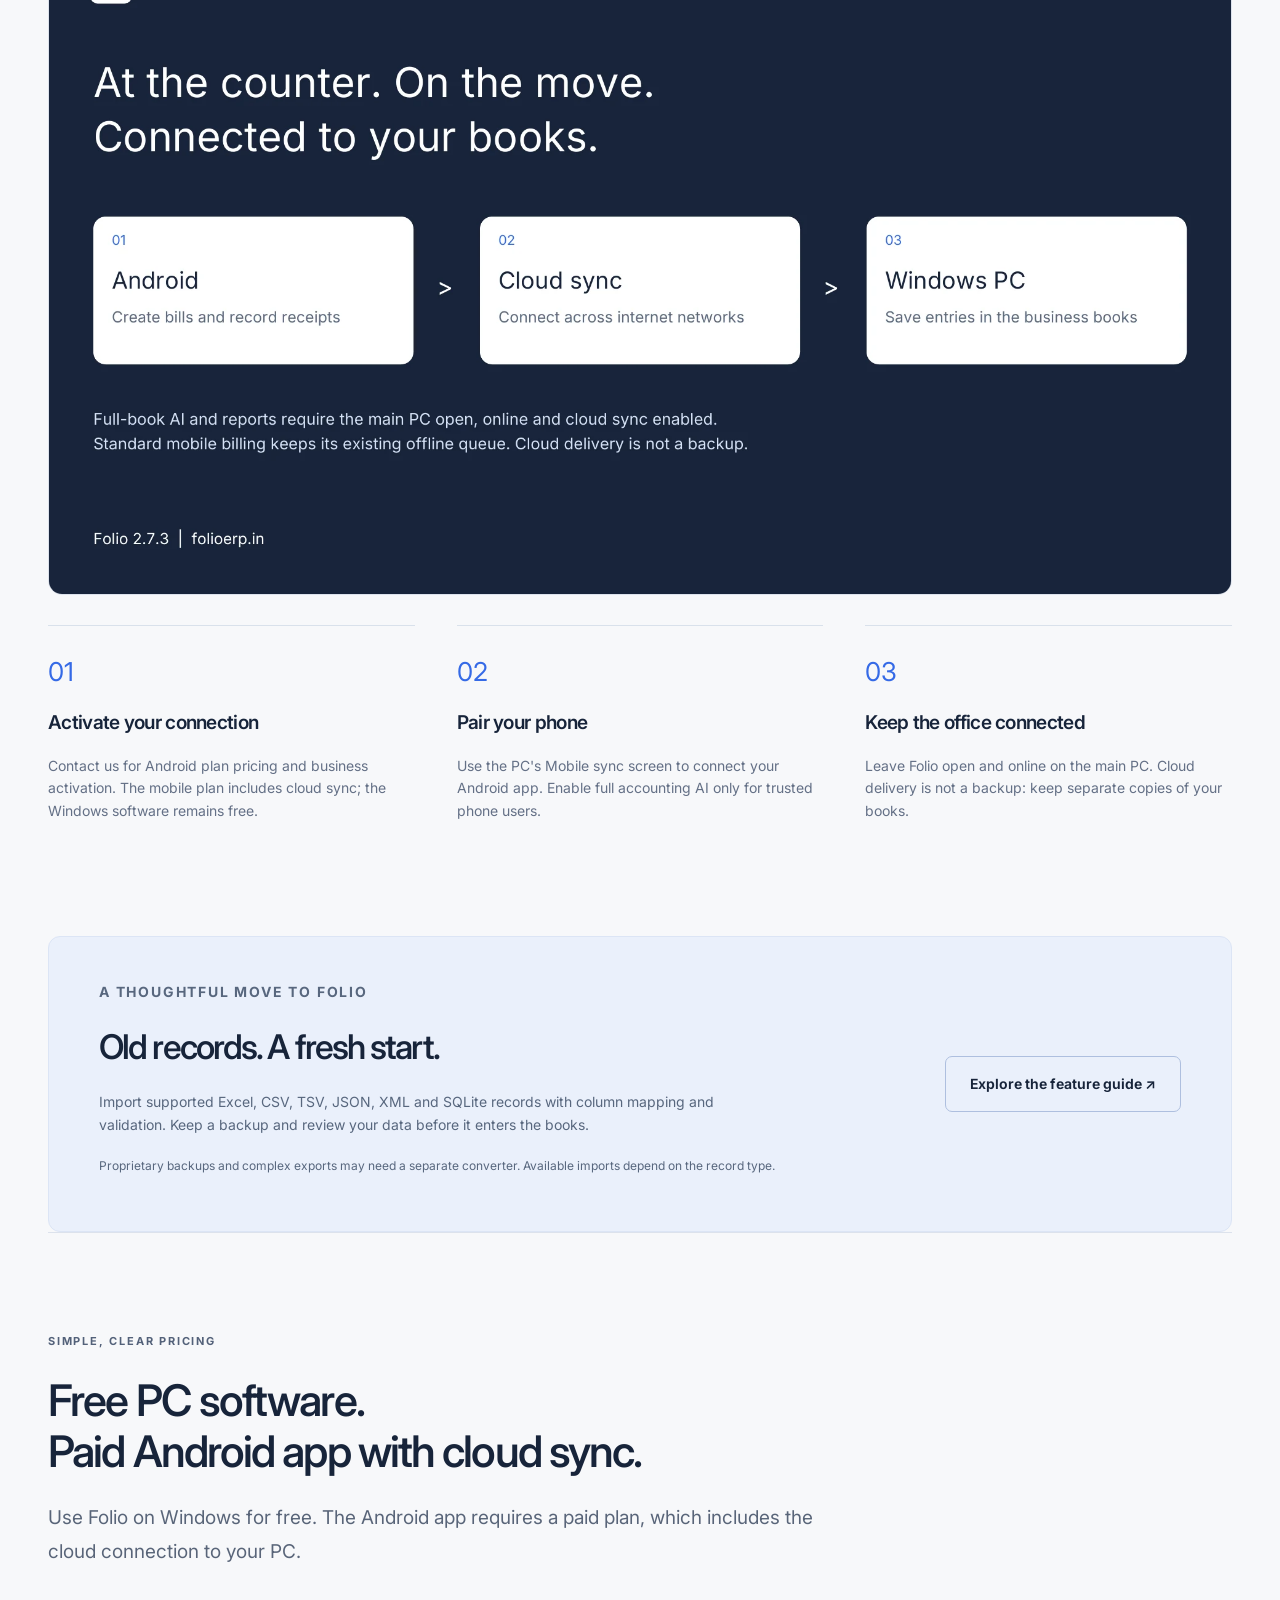
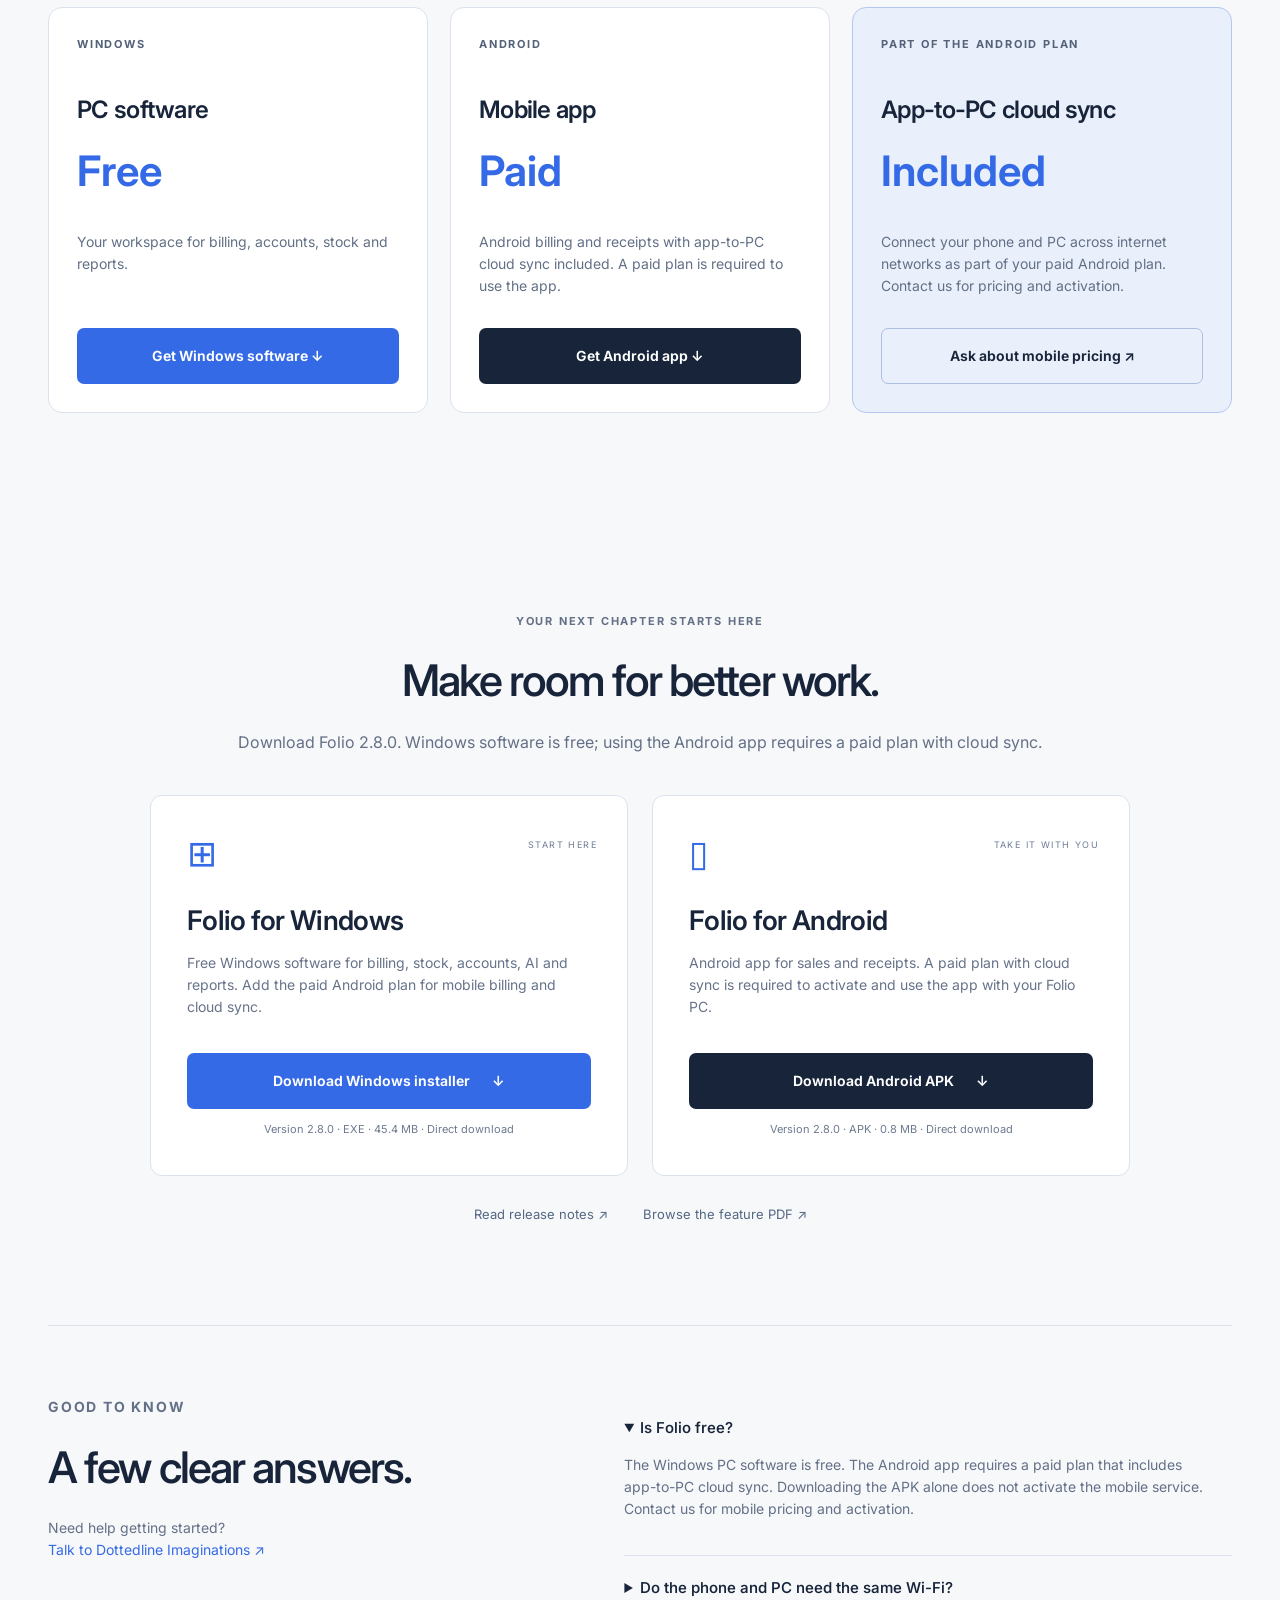
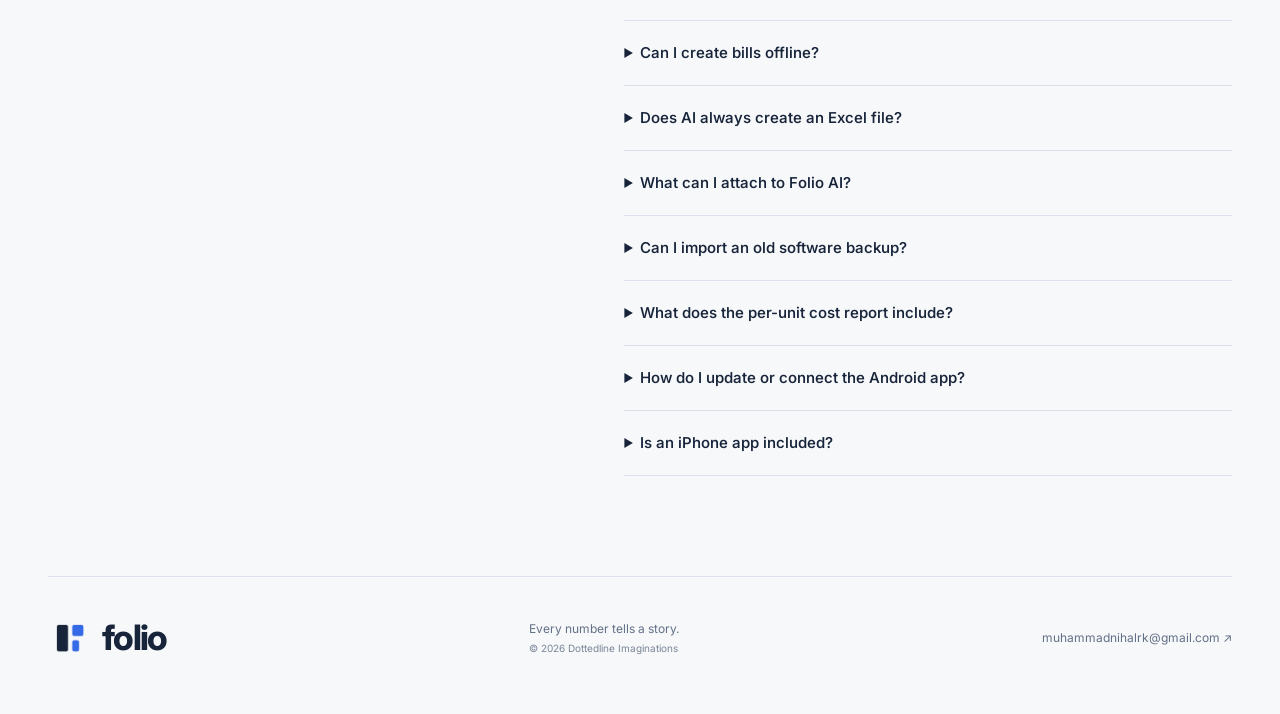
==== commit 98929fcb: "Publish Folio 2.8.0 signed update feed and direct downloads" ====
--- a/website/index.html
+++ b/website/index.html
@@ -11,7 +11,7 @@
 <a class="skip" href="#main">Skip to content</a>
 <header><div class="wrap nav"><a class="brand" href="#" aria-label="Folio home"><img src="assets/logo.png" width="44" height="44" alt=""><span>folio<span class="brand-sub">YOUR BUSINESS, IN ONE PLACE</span></span></a><nav aria-label="Main navigation"><a href="#features">Explore Folio</a><a href="#ai">Folio AI</a><a href="#mobile">Mobile app</a><a href="#pricing">Pricing</a><a href="#questions">FAQs</a></nav><a class="button small" href="#download">Get Folio <span aria-hidden="true">↗</span></a></div></header>
 <main id="main">
-<section class="hero wrap"><div class="hero-copy"><p class="eyebrow"><span></span> FOLIO 2.7.3 · WINDOWS + ANDROID</p><h1>Your business.<br>One <em>workspace.</em></h1><p class="lead">Billing, accounts, stock and AI.<br>Run your books on Windows and take billing with you on Android.</p><div class="actions"><a class="button" href="#download">Get Folio <span aria-hidden="true">↓</span></a><a class="text-link" href="#features">Take a closer look <span aria-hidden="true">↗</span></a></div><p class="micro"><strong>Free PC software. Paid Android app.</strong> Cloud sync is included in the mobile plan.</p></div><div class="hero-note"><span class="note-label">THE FOLIO WAY</span><p>Every number<br>tells a story.</p><span class="note-line"></span><small>See yours clearly.</small></div></section>
+<section class="hero wrap"><div class="hero-copy"><p class="eyebrow"><span></span> FOLIO 2.8.0 · WINDOWS + ANDROID</p><h1>Your business.<br>One <em>workspace.</em></h1><p class="lead">Billing, accounts, stock and AI.<br>Run your books on Windows and take billing with you on Android.</p><div class="actions"><a class="button" href="#download">Get Folio <span aria-hidden="true">↓</span></a><a class="text-link" href="#features">Take a closer look <span aria-hidden="true">↗</span></a></div><p class="micro"><strong>Free PC software. Paid Android app.</strong> Cloud sync is included in the mobile plan.</p></div><div class="hero-note"><span class="note-label">THE FOLIO WAY</span><p>Every number<br>tells a story.</p><span class="note-line"></span><small>See yours clearly.</small></div></section>
 <div class="wrap hero-image"><div class="window-bar"><span class="dots" aria-hidden="true">● ● ●</span><span>Folio / Business overview</span><span class="version">v2.7.3</span></div><button class="image-button" data-preview="assets/dashboard-ai.webp" data-title="Business dashboard" aria-label="Enlarge the Folio dashboard screenshot"><img src="assets/dashboard-ai.webp" width="1456" height="950" alt="Folio desktop dashboard with floating AI and MIS report, using demonstration records" fetchpriority="high"></button><div class="image-caption"><span>One view. The whole business.</span><span>Actual application · sample data</span></div></div>
 <div class="wrap promise-row"><span>Free Windows software</span><span>Paid Android app</span><span>Folio AI accounting</span><span>Cloud sync included in mobile plan</span></div>
 <section id="features" class="section wrap"><div class="section-heading"><div><p class="eyebrow">A PLACE FOR EVERY DETAIL</p><h2>Everything that keeps<br>your business moving.</h2></div><p>Simple daily work. Structured accounts.<br>Choose a view to see Folio in action.</p></div>
@@ -19,11 +19,11 @@
 <div class="feature-panel" id="feature-panel" role="tabpanel" aria-labelledby="tab-invoice"><div class="feature-copy"><span class="feature-index" id="feature-index">01 / INVOICING</span><h3 id="feature-title">A good impression.<br>On every invoice.</h3><p id="feature-description">Create bills, add an item while invoicing, and make your A4 print layout your own. Keep payments and balances close at hand.</p><a class="text-link" href="downloads/Folio_2.7.3_Brochure.pdf" target="_blank" rel="noopener">View the full feature guide ↗</a></div><button class="image-button feature-image" id="feature-preview" data-preview="assets/invoice.webp" data-title="A4 invoice design" aria-label="Enlarge invoice design screenshot"><img id="feature-image" src="assets/invoice.webp" width="1800" height="1250" alt="Folio A4 invoice layout and design settings" loading="lazy"></button></div>
 <div class="details-grid"><article><span>↗</span><h3>Know where you stand</h3><p>Sales, trial balance, profit and loss, balance sheet and monthly MIS. See figures in chat; ask for Excel when you need a file.</p></article><article><span>▦</span><h3>Keep stock in the picture</h3><p>Manage products, materials, prices and GST. Record production, rejects and material usage with recipe support.</p></article><article><span>⇥</span><h3>Bring your records along</h3><p>Preview and validate supported spreadsheets and data exports before importing them.</p></article></div></section>
 <section id="ai" class="section wrap ai-grid"><div><p class="eyebrow">MEET FOLIO AI</p><h2>Talk to your books.<br>Get things done.</h2><p class="lead">A floating assistant that works alongside your daily accounting. Ask a question, attach a document or describe an entry.</p><div class="numbered"><div><span>01</span><p><strong>Ask naturally</strong><br>“What are my sales this month?” returns figures in chat. “Export that in Excel” gives you a file.</p></div><div><span>02</span><p><strong>Turn documents into entries</strong><br>Attach PDFs, photos or supported spreadsheets. Folio asks for missing or ambiguous details before saving.</p></div><div><span>03</span><p><strong>Work in the real books</strong><br>Create or edit supported invoices, purchases, receipts, payments, journals and master records. Say “preview” to review first.</p></div></div><p class="micro">AI uses the configured Gemini service and its limits. Review document readings and saved entries. On Android, full-book AI requires paid sync, owner-enabled access and an online PC.</p></div><figure class="marketing-figure"><img src="assets/ai-conversation.webp" width="1080" height="1080" alt="Illustrative Folio AI conversation showing a sales question answered in chat, with Excel available on request" loading="lazy"><figcaption>Illustrative conversation. Actual responses depend on your books.</figcaption></figure></section>
-<section id="mobile" class="mobile-section"><div class="wrap mobile-grid"><div><p class="eyebrow">FOLIO IN YOUR HAND</p><h2>The sale happens here.<br>The books stay connected.</h2><p class="lead">Bill from your Android phone and record the money received. The paid Android plan includes cloud sync to deliver entries to your PC across different internet networks.</p><ul class="checklist"><li>Create bills and record cash, UPI or bank receipts</li><li>Save entries on the phone when offline</li><li>See sync status and share a bill PDF</li></ul><a class="button light" data-download="android" href="https://drive.google.com/file/d/1pTWK3_lwEZEYVb0TgkY8gO3vgH7TeWo6/view?usp=sharing" target="_blank" rel="noopener">Get the Android APK <span aria-hidden="true">↓</span></a><p class="mobile-note">The Android app requires a paid plan with app-to-PC cloud sync. Keep the main PC open, online and sync enabled for delivery and full-book AI. Offline billing entries wait until they can sync.</p></div><div class="phone-stage"><div class="phone"><img src="assets/phone-ai.webp" width="430" height="850" loading="lazy" alt="Folio Android AI showing chat reports and the Excel Save / share option in a test session"></div><span class="phone-caption">ANDROID AI · ACTUAL TEST SCREEN</span></div></div></section>
+<section id="mobile" class="mobile-section"><div class="wrap mobile-grid"><div><p class="eyebrow">FOLIO IN YOUR HAND</p><h2>The sale happens here.<br>The books stay connected.</h2><p class="lead">Bill from your Android phone and record the money received. The paid Android plan includes cloud sync to deliver entries to your PC across different internet networks.</p><ul class="checklist"><li>Create bills and record cash, UPI or bank receipts</li><li>Save entries on the phone when offline</li><li>See sync status and share a bill PDF</li></ul><a class="button light" data-download="android" href="https://folioerp.in/downloads/releases/Folio_Android_2.8.0.apk" target="_blank" rel="noopener">Get the Android APK <span aria-hidden="true">↓</span></a><p class="mobile-note">The Android app requires a paid plan with app-to-PC cloud sync. Keep the main PC open, online and sync enabled for delivery and full-book AI. Offline billing entries wait until they can sync.</p></div><div class="phone-stage"><div class="phone"><img src="assets/phone-ai.webp" width="430" height="850" loading="lazy" alt="Folio Android AI showing chat reports and the Excel Save / share option in a test session"></div><span class="phone-caption">ANDROID AI · ACTUAL TEST SCREEN</span></div></div></section>
 <section class="section wrap cloud-section"><div class="section-heading"><div><p class="eyebrow">CLOUD SYNC INCLUDED WITH THE PAID ANDROID PLAN</p><h2>Different networks.<br>The same business books.</h2></div><p>Android → cloud connection → your Windows PC.<br>Your existing books stay on the owning PC.</p></div><img class="cloud-art" src="assets/cloud-connection.webp" width="1920" height="1080" loading="lazy" alt="Android sends bills and receipts through cloud sync to the Windows PC; keep the main PC online for AI and reports"><div class="details-grid"><article><span>01</span><h3>Activate your connection</h3><p>Contact us for Android plan pricing and business activation. The mobile plan includes cloud sync; the Windows software remains free.</p></article><article><span>02</span><h3>Pair your phone</h3><p>Use the PC's Mobile sync screen to connect your Android app. Enable full accounting AI only for trusted phone users.</p></article><article><span>03</span><h3>Keep the office connected</h3><p>Leave Folio open and online on the main PC. Cloud delivery is not a backup: keep separate copies of your books.</p></article></div></section>
 <section class="migration wrap"><div><p class="eyebrow">A THOUGHTFUL MOVE TO FOLIO</p><h2>Old records. A fresh start.</h2><p>Import supported Excel, CSV, TSV, JSON, XML and SQLite records with column mapping and validation. Keep a backup and review your data before it enters the books.</p><p class="micro">Proprietary backups and complex exports may need a separate converter. Available imports depend on the record type.</p></div><a href="downloads/Folio_2.7.3_Brochure.pdf" class="button outline" target="_blank" rel="noopener">Explore the feature guide ↗</a></section>
 <section id="pricing" class="section wrap pricing"><p class="eyebrow">SIMPLE, CLEAR PRICING</p><h2>Free PC software.<br>Paid Android app with cloud sync.</h2><p class="lead">Use Folio on Windows for free. The Android app requires a paid plan, which includes the cloud connection to your PC.</p><div class="price-grid"><article class="price-card"><span class="eyebrow">WINDOWS</span><h3>PC software</h3><p class="price">Free</p><p>Your workspace for billing, accounts, stock and reports.</p><a class="button" href="#download">Get Windows software ↓</a></article><article class="price-card"><span class="eyebrow">ANDROID</span><h3>Mobile app</h3><p class="price">Paid</p><p>Android billing and receipts with app-to-PC cloud sync included. A paid plan is required to use the app.</p><a class="button secondary" href="#download">Get Android app ↓</a></article><article class="price-card sync-plan"><span class="eyebrow">PART OF THE ANDROID PLAN</span><h3>App-to-PC cloud sync</h3><p class="price">Included</p><p>Connect your phone and PC across internet networks as part of your paid Android plan. Contact us for pricing and activation.</p><a class="button outline" href="mailto:muhammadnihalrk@gmail.com?subject=Folio%20Android%20plan">Ask about mobile pricing ↗</a></article></div></section>
-<section id="download" class="section wrap"><div class="download-heading"><p class="eyebrow">YOUR NEXT CHAPTER STARTS HERE</p><h2>Make room for better work.</h2><p>Download Folio 2.7.3. Windows software is free; using the Android app requires a paid plan with cloud sync.</p></div><div class="download-grid"><article class="download-card"><div class="platform-icon" aria-hidden="true">⊞</div><span class="tag">START HERE</span><h3>Folio for Windows</h3><p>Free Windows software for billing, stock, accounts, AI and reports. Add the paid Android plan for mobile billing and cloud sync.</p><a class="button" data-download="windows" href="https://drive.google.com/file/d/1avcNvtHx2Q1gW78vNKs37qsST0kIpXED/view?usp=sharing" target="_blank" rel="noopener">Download Windows installer <span aria-hidden="true">↓</span></a><span class="file-note">Version 2.7.3 · EXE · 47.6 MB · Opens Google Drive</span></article><article class="download-card"><div class="platform-icon" aria-hidden="true">▯</div><span class="tag">TAKE IT WITH YOU</span><h3>Folio for Android</h3><p>Android app for sales and receipts. A paid plan with cloud sync is required to activate and use the app with your Folio PC.</p><a class="button secondary" data-download="android" href="https://drive.google.com/file/d/1pTWK3_lwEZEYVb0TgkY8gO3vgH7TeWo6/view?usp=sharing" target="_blank" rel="noopener">Download Android APK <span aria-hidden="true">↓</span></a><span class="file-note">Version 2.7.3 · APK · 780 KB · Opens Google Drive</span></article></div><div class="download-links"><a href="downloads/Folio_2.7.3_UPDATE.txt" target="_blank" rel="noopener">Read release notes ↗</a><a href="downloads/Folio_2.7.3_Brochure.pdf" target="_blank" rel="noopener">Browse the feature PDF ↗</a></div></section>
+<section id="download" class="section wrap"><div class="download-heading"><p class="eyebrow">YOUR NEXT CHAPTER STARTS HERE</p><h2>Make room for better work.</h2><p>Download Folio 2.8.0. Windows software is free; using the Android app requires a paid plan with cloud sync.</p></div><div class="download-grid"><article class="download-card"><div class="platform-icon" aria-hidden="true">⊞</div><span class="tag">START HERE</span><h3>Folio for Windows</h3><p>Free Windows software for billing, stock, accounts, AI and reports. Add the paid Android plan for mobile billing and cloud sync.</p><a class="button" data-download="windows" href="https://folioerp.in/downloads/releases/Folio_Setup_2.8.0.exe" target="_blank" rel="noopener">Download Windows installer <span aria-hidden="true">↓</span></a><span class="file-note">Version 2.8.0 · EXE · 45.4 MB · Direct download</span></article><article class="download-card"><div class="platform-icon" aria-hidden="true">▯</div><span class="tag">TAKE IT WITH YOU</span><h3>Folio for Android</h3><p>Android app for sales and receipts. A paid plan with cloud sync is required to activate and use the app with your Folio PC.</p><a class="button secondary" data-download="android" href="https://folioerp.in/downloads/releases/Folio_Android_2.8.0.apk" target="_blank" rel="noopener">Download Android APK <span aria-hidden="true">↓</span></a><span class="file-note">Version 2.8.0 · APK · 0.8 MB · Direct download</span></article></div><div class="download-links"><a href="downloads/Folio_2.8.0_UPDATE.txt" target="_blank" rel="noopener">Read release notes ↗</a><a href="downloads/Folio_2.7.3_Brochure.pdf" target="_blank" rel="noopener">Browse the feature PDF ↗</a></div></section>
 <section id="questions" class="section wrap faq"><div><p class="eyebrow">GOOD TO KNOW</p><h2>A few clear answers.</h2><p>Need help getting started?<br><a href="mailto:muhammadnihalrk@gmail.com">Talk to Dottedline Imaginations ↗</a></p></div><div><details open><summary>Is Folio free?</summary><p>The Windows PC software is free. The Android app requires a paid plan that includes app-to-PC cloud sync. Downloading the APK alone does not activate the mobile service. Contact us for mobile pricing and activation.</p></details><details><summary>Do the phone and PC need the same Wi-Fi?</summary><p>No. Paid cloud sync works across different internet networks. Keep the main PC open, online and sync enabled to receive entries and run full-book AI actions or reports.</p></details><details><summary>Can I create bills offline?</summary><p>After setup and catalogue sync, standard Android billing can save entries on the phone offline. They wait for a connection and PC acceptance. Cloud sync and AI require internet; full-book phone AI also requires the PC online.</p></details><details><summary>Does AI always create an Excel file?</summary><p>No. Normal questions such as “sales this month” return figures in chat. Ask for Excel to get a file. Android shows a Save / share button so you can choose where it goes.</p></details><details><summary>What can I attach to Folio AI?</summary><p>PDFs or images up to 4 MB. On Android, Excel .xlsx files up to 1 MB with one sheet and up to 300 rows; text CSV, TSV and JSON files up to 100 KB. Split larger work into smaller batches.</p></details><details><summary>Can I import an old software backup?</summary><p>Review and map supported Excel, CSV, TSV, JSON, XML and SQLite records. Proprietary or encrypted backups need a format-specific converter. Back up and verify your records before migration.</p></details><details><summary>What does the per-unit cost report include?</summary><p>MIS material-cost estimates use current rates and recorded material usage or recipes. They exclude allocated labour, power and other overheads, so they are not full historical manufacturing costs.</p></details><details><summary>How do I update or connect the Android app?</summary><p>Install the latest APK over the existing app without uninstalling. Install the matching Windows update. To use the paid Android plan, activate your business and pair the phone from the PC Mobile sync screen. The owner can enable full accounting AI for trusted phone users.</p></details><details><summary>Is an iPhone app included?</summary><p>This release supports Windows and Android. An iPhone app is not included.</p></details></div></section>
 </main>
 <footer class="wrap"><a class="brand" href="#"><img src="assets/logo.png" width="40" height="40" alt=""><span>folio</span></a><p>Every number tells a story.<br><span>© 2026 Dottedline Imaginations</span></p><a href="mailto:muhammadnihalrk@gmail.com">muhammadnihalrk@gmail.com ↗</a></footer>
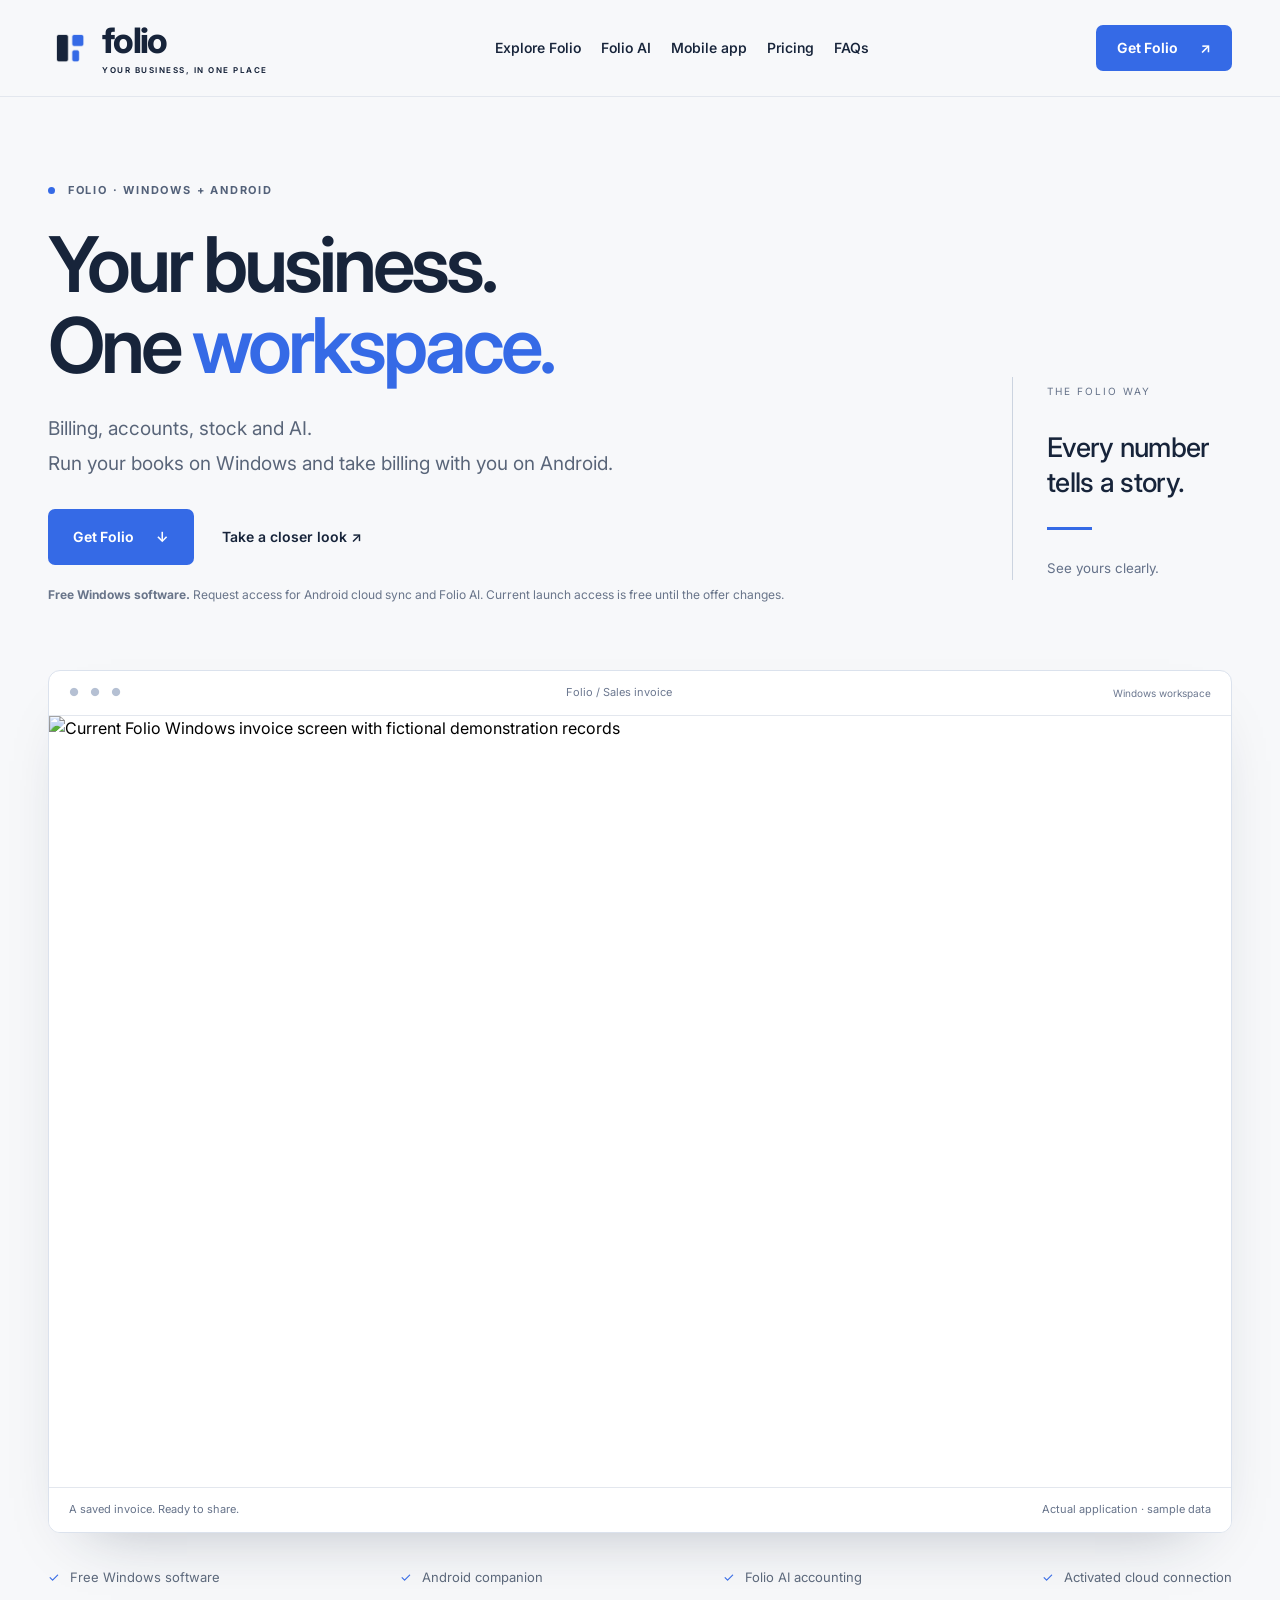
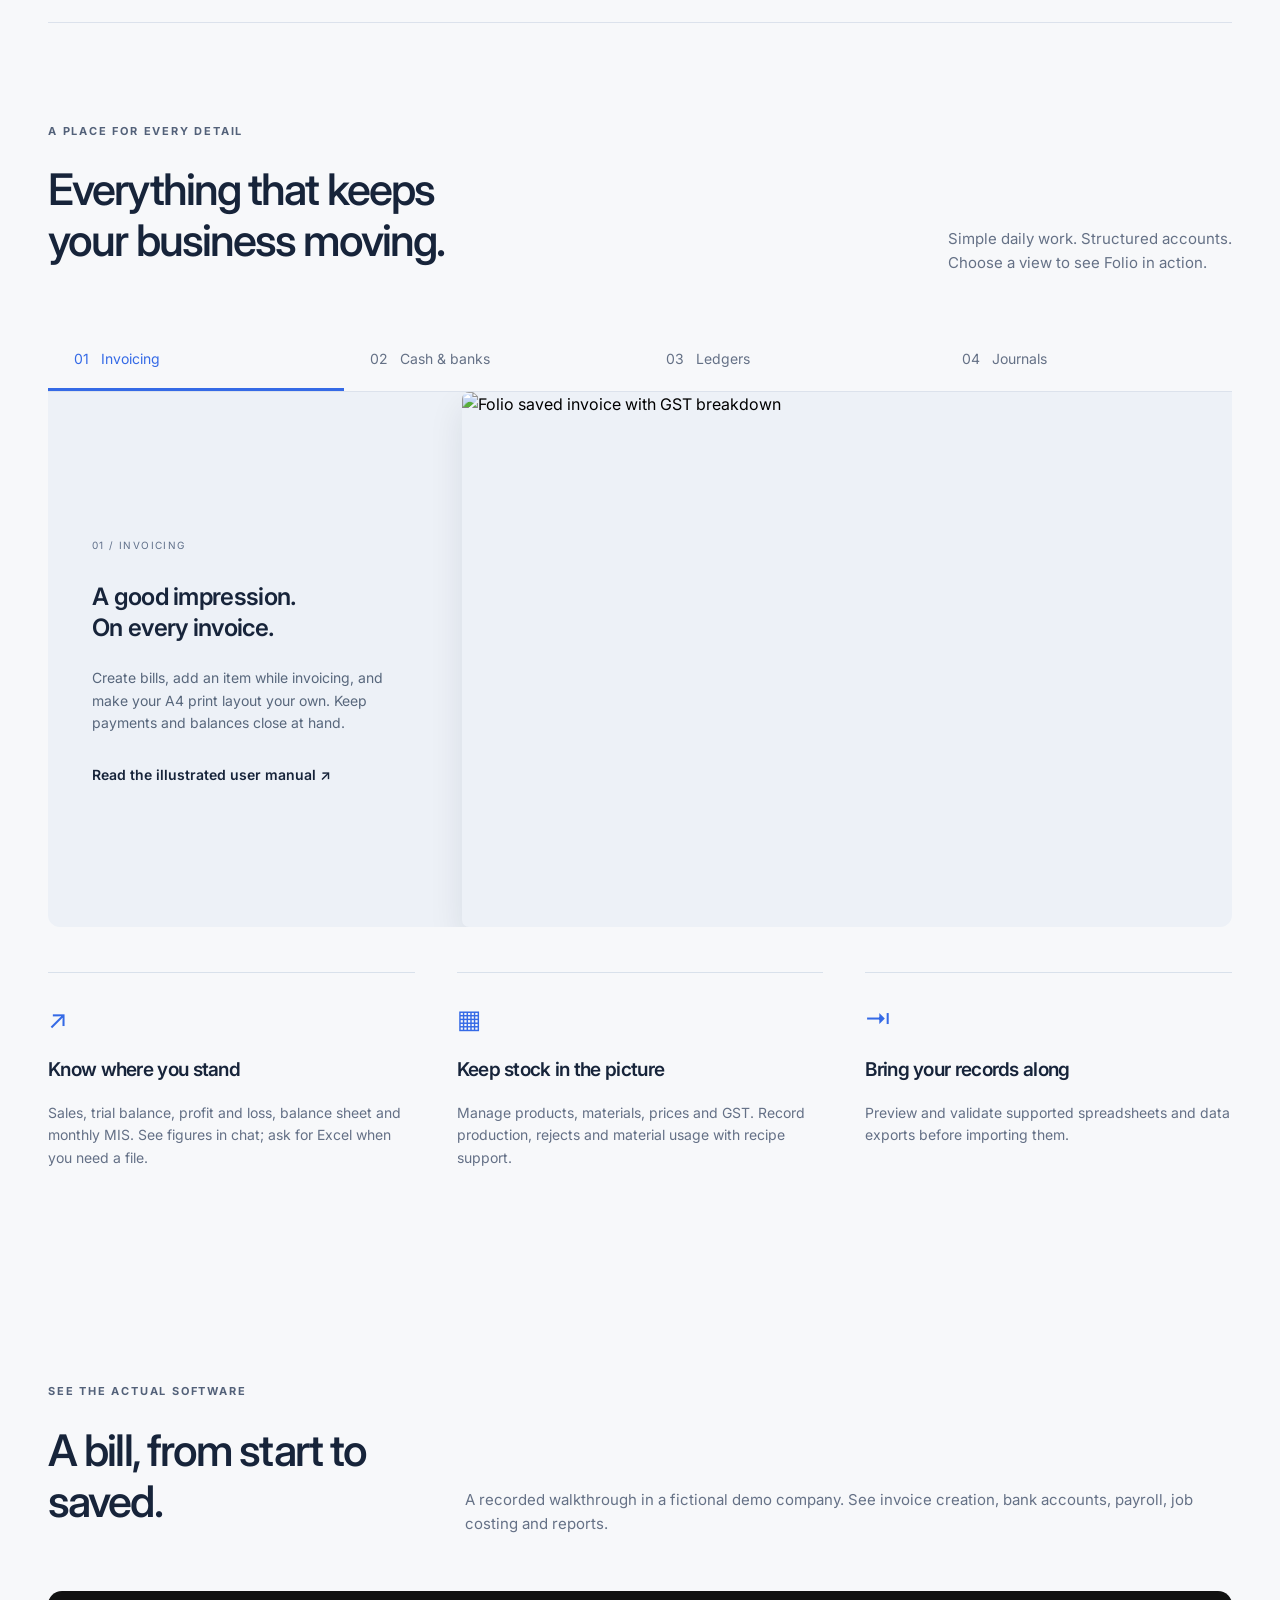
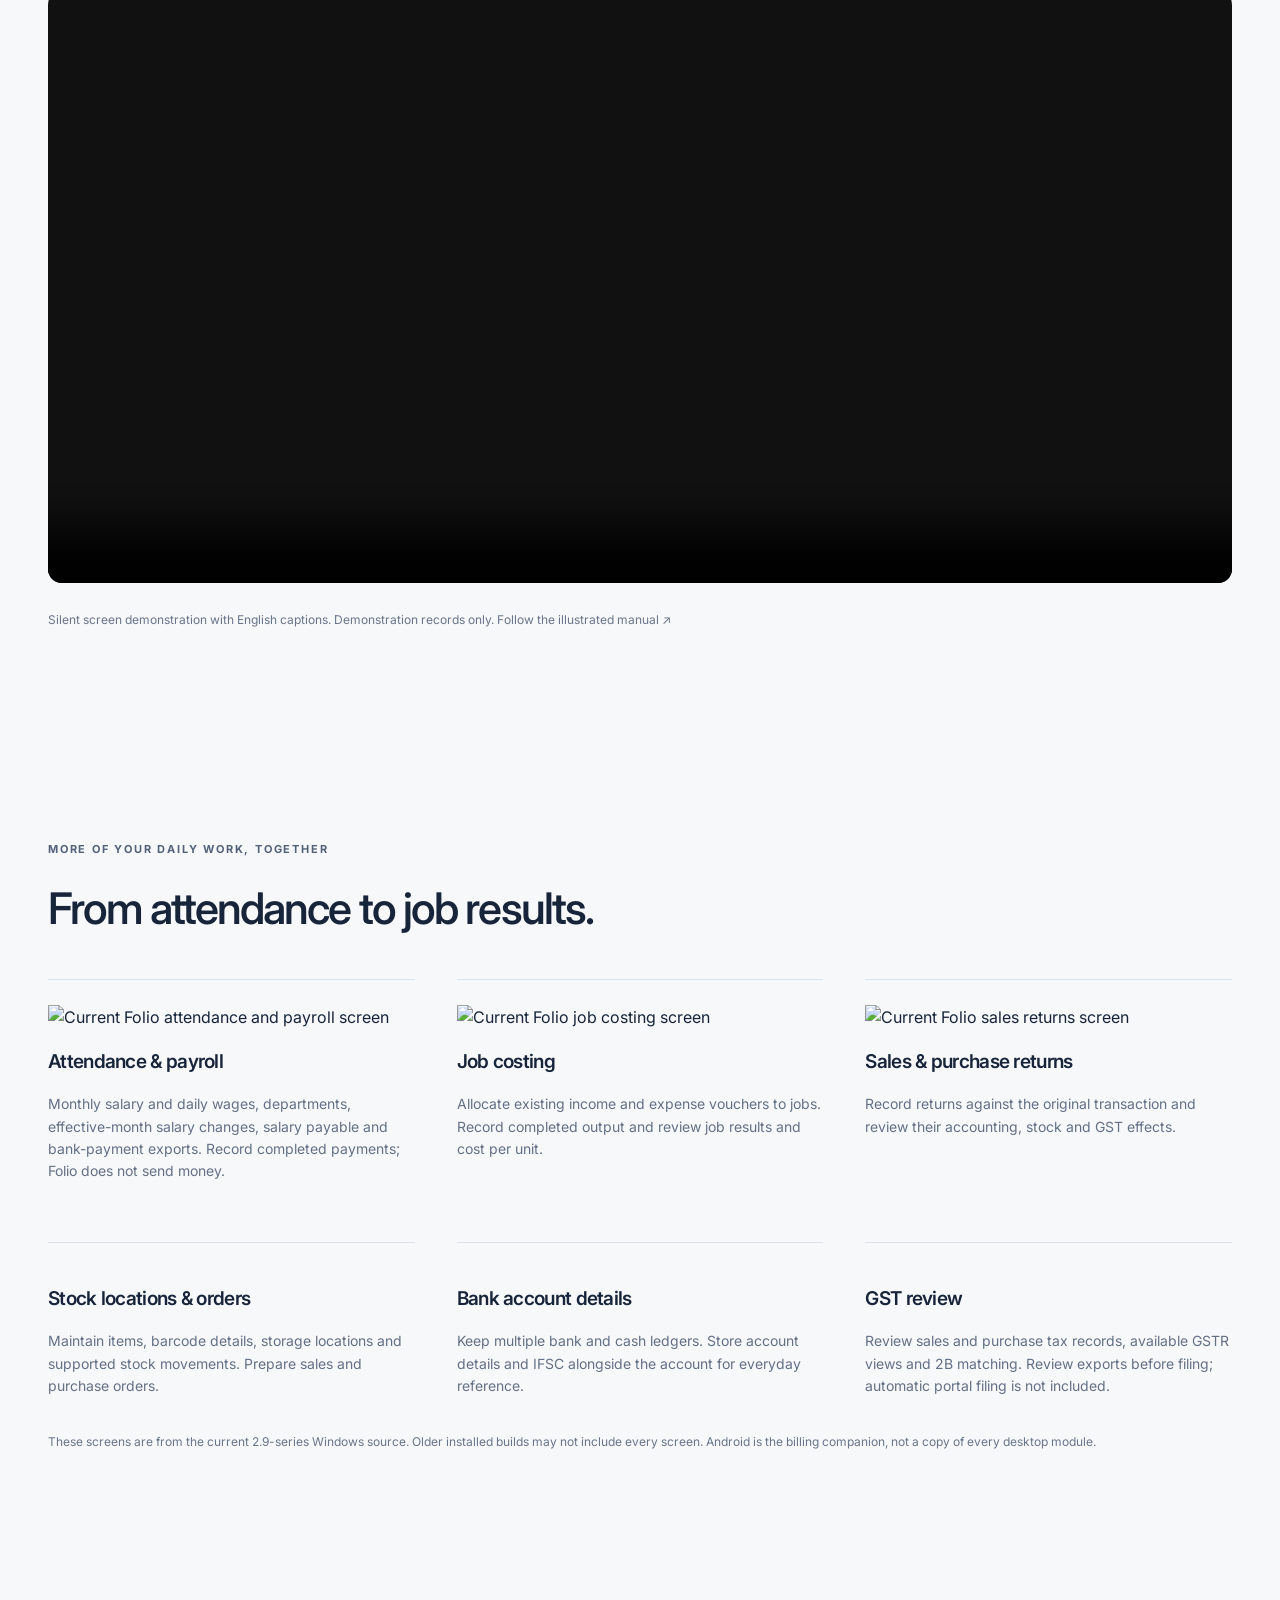
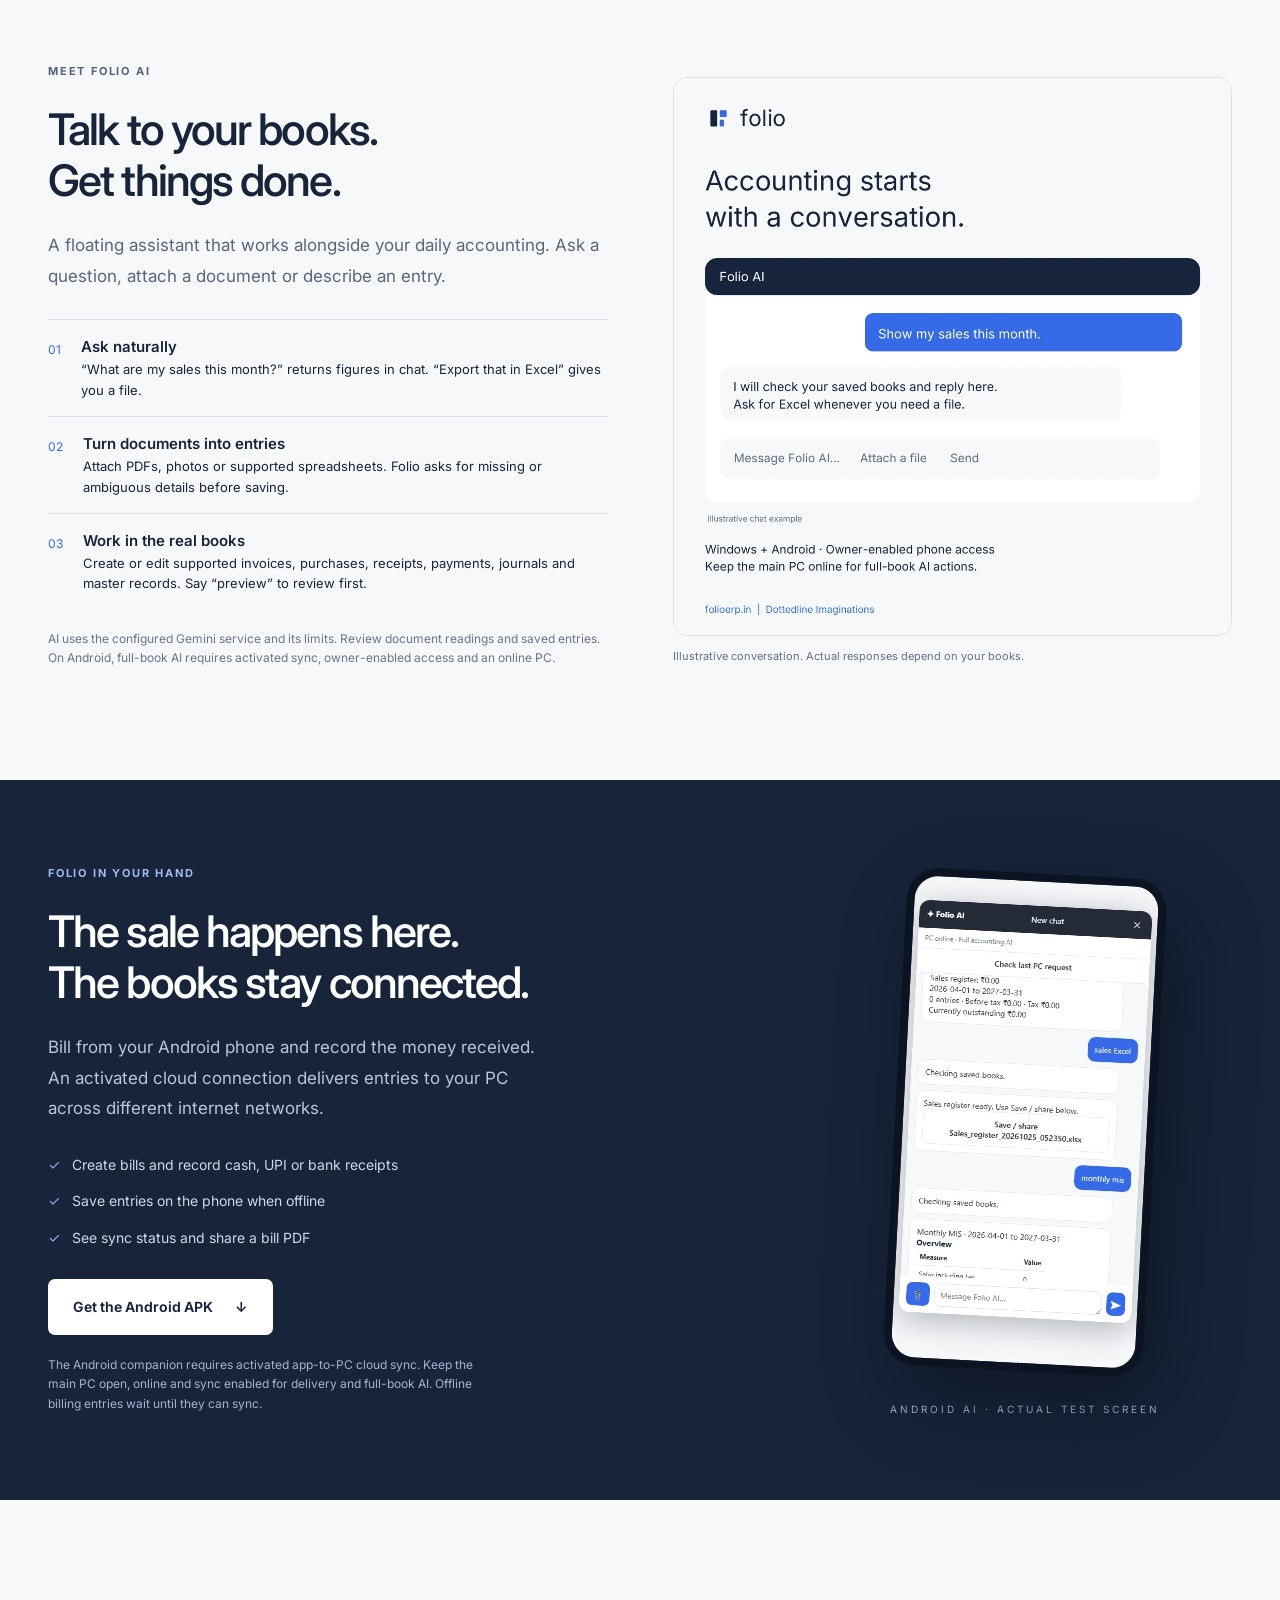
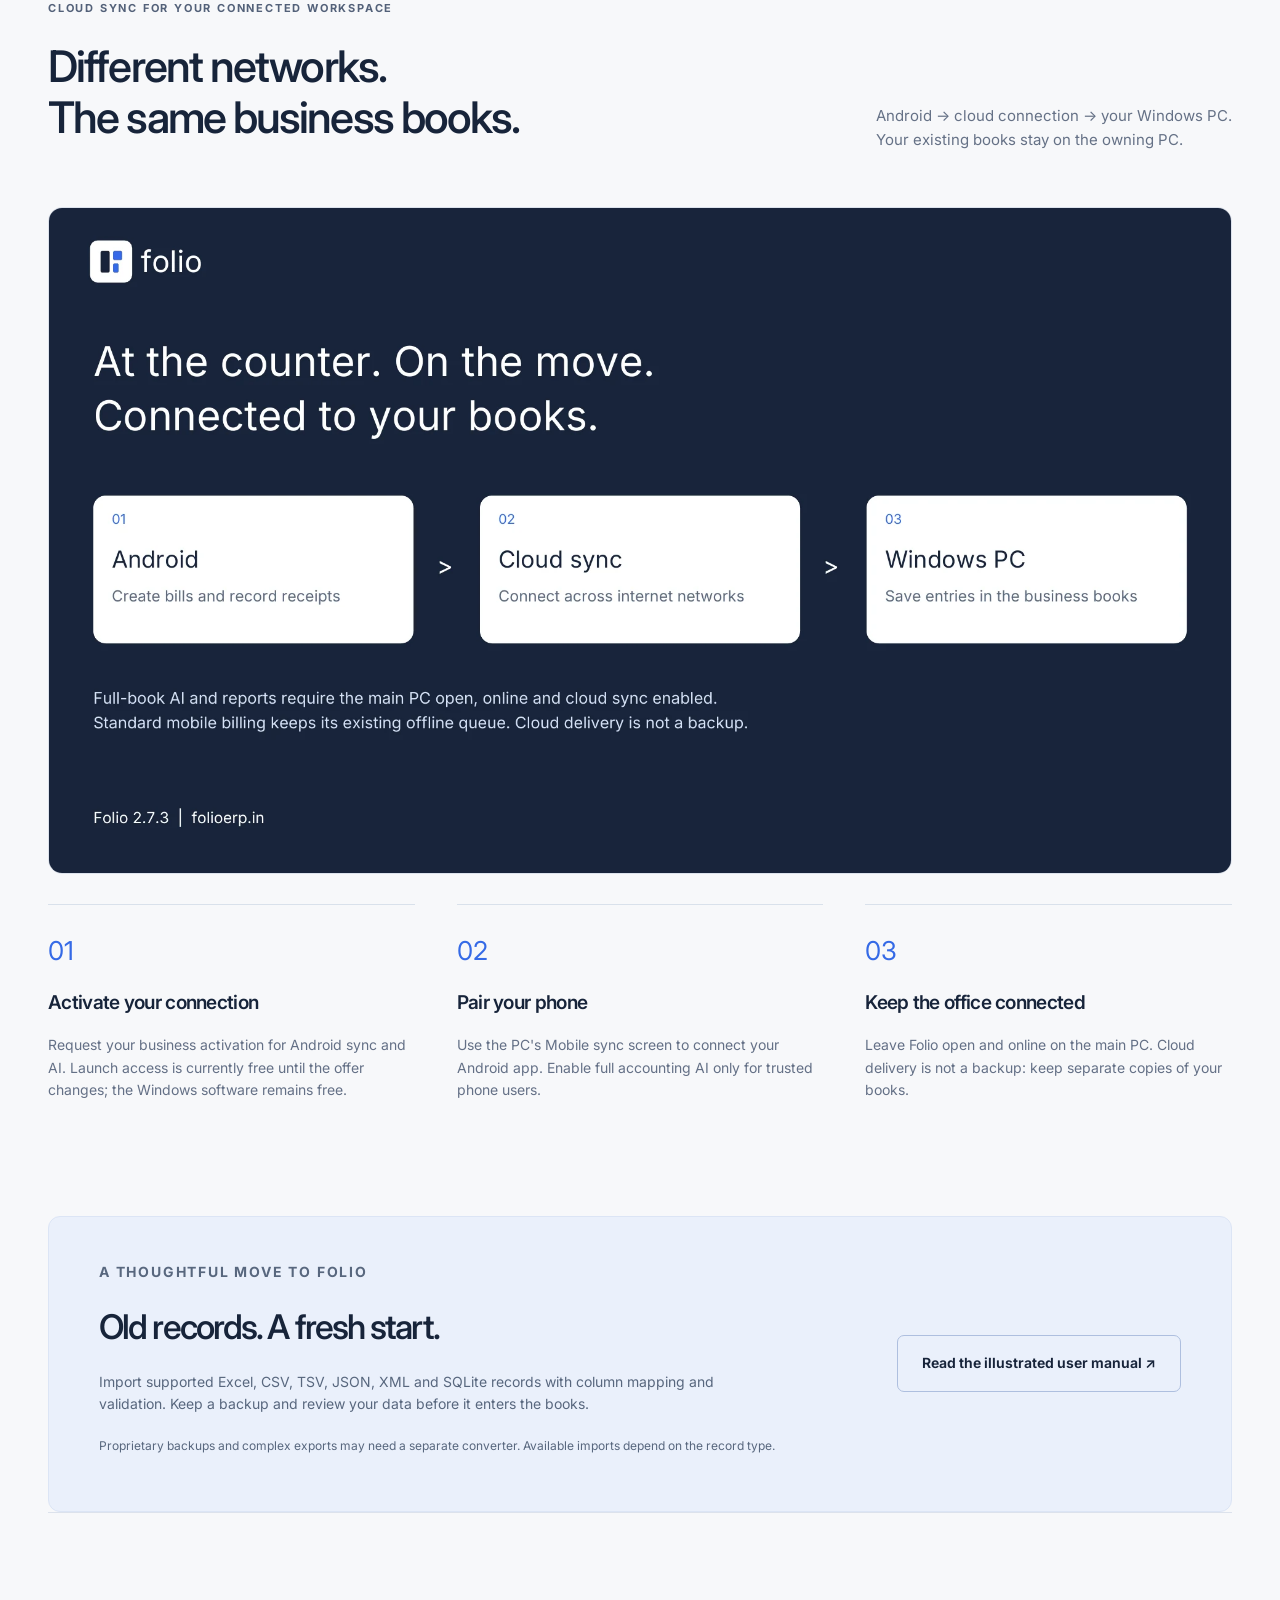
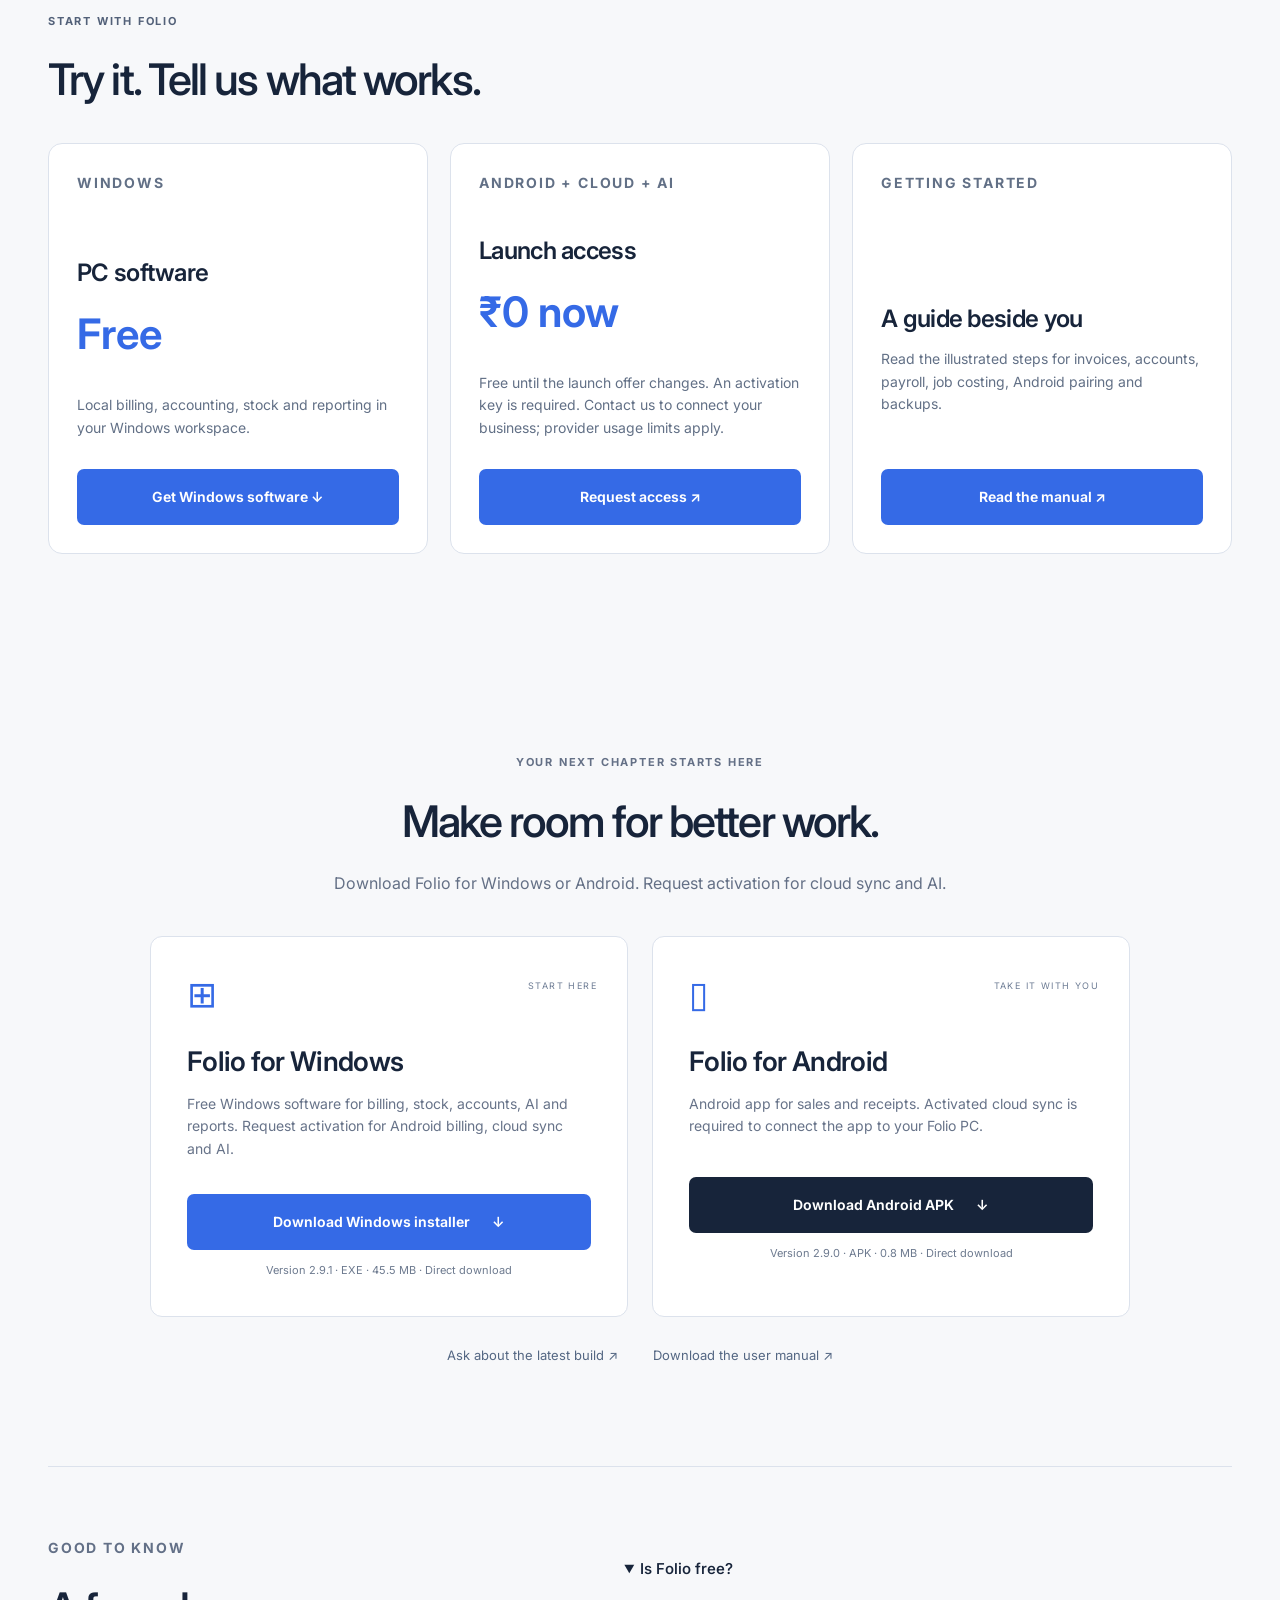
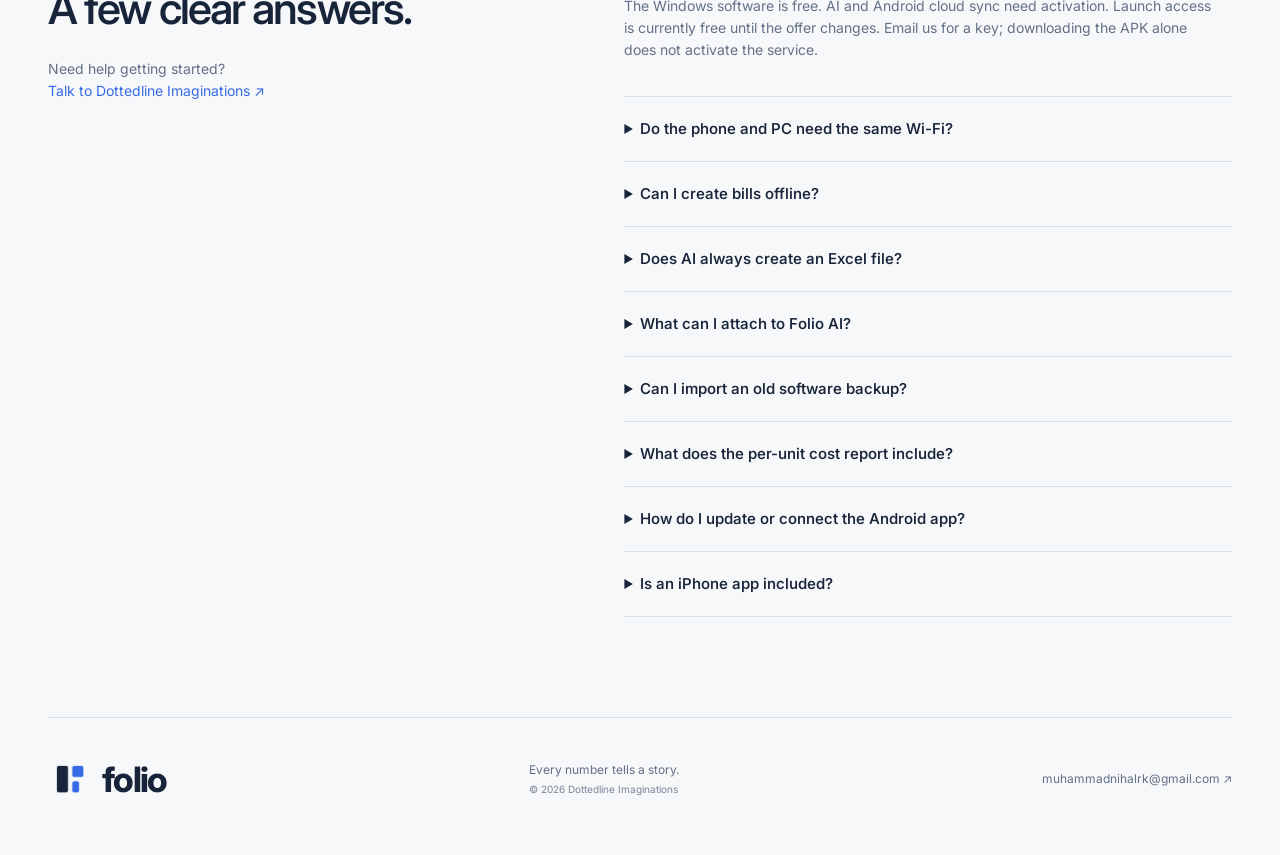
==== commit 1331ac6c: "Refresh Folio website features and downloads" ====
--- a/website/index.html
+++ b/website/index.html
@@ -1,31 +1,34 @@
-<!doctype html>
-<html lang="en">
-<head>
-<meta charset="utf-8"><meta name="viewport" content="width=device-width,initial-scale=1">
-<title>Folio — Your business, in one place.</title>
-<meta name="description" content="Free Windows accounting software and a paid Android app with app-to-PC cloud sync. Folio AI, invoices, multiple cash and bank accounts, stock and MIS reports.">
-<meta name="theme-color" content="#17243A"><link rel="icon" href="assets/logo.png"><link rel="stylesheet" href="style.css">
-<script src="download-links.js" defer></script><script src="site.js" defer></script>
-</head>
-<body>
-<a class="skip" href="#main">Skip to content</a>
-<header><div class="wrap nav"><a class="brand" href="#" aria-label="Folio home"><img src="assets/logo.png" width="44" height="44" alt=""><span>folio<span class="brand-sub">YOUR BUSINESS, IN ONE PLACE</span></span></a><nav aria-label="Main navigation"><a href="#features">Explore Folio</a><a href="#ai">Folio AI</a><a href="#mobile">Mobile app</a><a href="#pricing">Pricing</a><a href="#questions">FAQs</a></nav><a class="button small" href="#download">Get Folio <span aria-hidden="true">↗</span></a></div></header>
-<main id="main">
-<section class="hero wrap"><div class="hero-copy"><p class="eyebrow"><span></span> FOLIO 2.8.0 · WINDOWS + ANDROID</p><h1>Your business.<br>One <em>workspace.</em></h1><p class="lead">Billing, accounts, stock and AI.<br>Run your books on Windows and take billing with you on Android.</p><div class="actions"><a class="button" href="#download">Get Folio <span aria-hidden="true">↓</span></a><a class="text-link" href="#features">Take a closer look <span aria-hidden="true">↗</span></a></div><p class="micro"><strong>Free PC software. Paid Android app.</strong> Cloud sync is included in the mobile plan.</p></div><div class="hero-note"><span class="note-label">THE FOLIO WAY</span><p>Every number<br>tells a story.</p><span class="note-line"></span><small>See yours clearly.</small></div></section>
-<div class="wrap hero-image"><div class="window-bar"><span class="dots" aria-hidden="true">● ● ●</span><span>Folio / Business overview</span><span class="version">v2.7.3</span></div><button class="image-button" data-preview="assets/dashboard-ai.webp" data-title="Business dashboard" aria-label="Enlarge the Folio dashboard screenshot"><img src="assets/dashboard-ai.webp" width="1456" height="950" alt="Folio desktop dashboard with floating AI and MIS report, using demonstration records" fetchpriority="high"></button><div class="image-caption"><span>One view. The whole business.</span><span>Actual application · sample data</span></div></div>
-<div class="wrap promise-row"><span>Free Windows software</span><span>Paid Android app</span><span>Folio AI accounting</span><span>Cloud sync included in mobile plan</span></div>
-<section id="features" class="section wrap"><div class="section-heading"><div><p class="eyebrow">A PLACE FOR EVERY DETAIL</p><h2>Everything that keeps<br>your business moving.</h2></div><p>Simple daily work. Structured accounts.<br>Choose a view to see Folio in action.</p></div>
-<div class="feature-tabs" role="tablist" aria-label="Product screenshots"><button id="tab-invoice" role="tab" aria-selected="true" aria-controls="feature-panel" data-feature="invoice">01 &nbsp; Invoicing</button><button id="tab-bank" role="tab" aria-selected="false" aria-controls="feature-panel" tabindex="-1" data-feature="bank">02 &nbsp; Cash & banks</button><button id="tab-ledgers" role="tab" aria-selected="false" aria-controls="feature-panel" tabindex="-1" data-feature="ledgers">03 &nbsp; Ledgers</button><button id="tab-journal" role="tab" aria-selected="false" aria-controls="feature-panel" tabindex="-1" data-feature="journal">04 &nbsp; Journals</button></div>
-<div class="feature-panel" id="feature-panel" role="tabpanel" aria-labelledby="tab-invoice"><div class="feature-copy"><span class="feature-index" id="feature-index">01 / INVOICING</span><h3 id="feature-title">A good impression.<br>On every invoice.</h3><p id="feature-description">Create bills, add an item while invoicing, and make your A4 print layout your own. Keep payments and balances close at hand.</p><a class="text-link" href="downloads/Folio_2.7.3_Brochure.pdf" target="_blank" rel="noopener">View the full feature guide ↗</a></div><button class="image-button feature-image" id="feature-preview" data-preview="assets/invoice.webp" data-title="A4 invoice design" aria-label="Enlarge invoice design screenshot"><img id="feature-image" src="assets/invoice.webp" width="1800" height="1250" alt="Folio A4 invoice layout and design settings" loading="lazy"></button></div>
-<div class="details-grid"><article><span>↗</span><h3>Know where you stand</h3><p>Sales, trial balance, profit and loss, balance sheet and monthly MIS. See figures in chat; ask for Excel when you need a file.</p></article><article><span>▦</span><h3>Keep stock in the picture</h3><p>Manage products, materials, prices and GST. Record production, rejects and material usage with recipe support.</p></article><article><span>⇥</span><h3>Bring your records along</h3><p>Preview and validate supported spreadsheets and data exports before importing them.</p></article></div></section>
-<section id="ai" class="section wrap ai-grid"><div><p class="eyebrow">MEET FOLIO AI</p><h2>Talk to your books.<br>Get things done.</h2><p class="lead">A floating assistant that works alongside your daily accounting. Ask a question, attach a document or describe an entry.</p><div class="numbered"><div><span>01</span><p><strong>Ask naturally</strong><br>“What are my sales this month?” returns figures in chat. “Export that in Excel” gives you a file.</p></div><div><span>02</span><p><strong>Turn documents into entries</strong><br>Attach PDFs, photos or supported spreadsheets. Folio asks for missing or ambiguous details before saving.</p></div><div><span>03</span><p><strong>Work in the real books</strong><br>Create or edit supported invoices, purchases, receipts, payments, journals and master records. Say “preview” to review first.</p></div></div><p class="micro">AI uses the configured Gemini service and its limits. Review document readings and saved entries. On Android, full-book AI requires paid sync, owner-enabled access and an online PC.</p></div><figure class="marketing-figure"><img src="assets/ai-conversation.webp" width="1080" height="1080" alt="Illustrative Folio AI conversation showing a sales question answered in chat, with Excel available on request" loading="lazy"><figcaption>Illustrative conversation. Actual responses depend on your books.</figcaption></figure></section>
-<section id="mobile" class="mobile-section"><div class="wrap mobile-grid"><div><p class="eyebrow">FOLIO IN YOUR HAND</p><h2>The sale happens here.<br>The books stay connected.</h2><p class="lead">Bill from your Android phone and record the money received. The paid Android plan includes cloud sync to deliver entries to your PC across different internet networks.</p><ul class="checklist"><li>Create bills and record cash, UPI or bank receipts</li><li>Save entries on the phone when offline</li><li>See sync status and share a bill PDF</li></ul><a class="button light" data-download="android" href="https://folioerp.in/downloads/releases/Folio_Android_2.8.0.apk" target="_blank" rel="noopener">Get the Android APK <span aria-hidden="true">↓</span></a><p class="mobile-note">The Android app requires a paid plan with app-to-PC cloud sync. Keep the main PC open, online and sync enabled for delivery and full-book AI. Offline billing entries wait until they can sync.</p></div><div class="phone-stage"><div class="phone"><img src="assets/phone-ai.webp" width="430" height="850" loading="lazy" alt="Folio Android AI showing chat reports and the Excel Save / share option in a test session"></div><span class="phone-caption">ANDROID AI · ACTUAL TEST SCREEN</span></div></div></section>
-<section class="section wrap cloud-section"><div class="section-heading"><div><p class="eyebrow">CLOUD SYNC INCLUDED WITH THE PAID ANDROID PLAN</p><h2>Different networks.<br>The same business books.</h2></div><p>Android → cloud connection → your Windows PC.<br>Your existing books stay on the owning PC.</p></div><img class="cloud-art" src="assets/cloud-connection.webp" width="1920" height="1080" loading="lazy" alt="Android sends bills and receipts through cloud sync to the Windows PC; keep the main PC online for AI and reports"><div class="details-grid"><article><span>01</span><h3>Activate your connection</h3><p>Contact us for Android plan pricing and business activation. The mobile plan includes cloud sync; the Windows software remains free.</p></article><article><span>02</span><h3>Pair your phone</h3><p>Use the PC's Mobile sync screen to connect your Android app. Enable full accounting AI only for trusted phone users.</p></article><article><span>03</span><h3>Keep the office connected</h3><p>Leave Folio open and online on the main PC. Cloud delivery is not a backup: keep separate copies of your books.</p></article></div></section>
-<section class="migration wrap"><div><p class="eyebrow">A THOUGHTFUL MOVE TO FOLIO</p><h2>Old records. A fresh start.</h2><p>Import supported Excel, CSV, TSV, JSON, XML and SQLite records with column mapping and validation. Keep a backup and review your data before it enters the books.</p><p class="micro">Proprietary backups and complex exports may need a separate converter. Available imports depend on the record type.</p></div><a href="downloads/Folio_2.7.3_Brochure.pdf" class="button outline" target="_blank" rel="noopener">Explore the feature guide ↗</a></section>
-<section id="pricing" class="section wrap pricing"><p class="eyebrow">SIMPLE, CLEAR PRICING</p><h2>Free PC software.<br>Paid Android app with cloud sync.</h2><p class="lead">Use Folio on Windows for free. The Android app requires a paid plan, which includes the cloud connection to your PC.</p><div class="price-grid"><article class="price-card"><span class="eyebrow">WINDOWS</span><h3>PC software</h3><p class="price">Free</p><p>Your workspace for billing, accounts, stock and reports.</p><a class="button" href="#download">Get Windows software ↓</a></article><article class="price-card"><span class="eyebrow">ANDROID</span><h3>Mobile app</h3><p class="price">Paid</p><p>Android billing and receipts with app-to-PC cloud sync included. A paid plan is required to use the app.</p><a class="button secondary" href="#download">Get Android app ↓</a></article><article class="price-card sync-plan"><span class="eyebrow">PART OF THE ANDROID PLAN</span><h3>App-to-PC cloud sync</h3><p class="price">Included</p><p>Connect your phone and PC across internet networks as part of your paid Android plan. Contact us for pricing and activation.</p><a class="button outline" href="mailto:muhammadnihalrk@gmail.com?subject=Folio%20Android%20plan">Ask about mobile pricing ↗</a></article></div></section>
-<section id="download" class="section wrap"><div class="download-heading"><p class="eyebrow">YOUR NEXT CHAPTER STARTS HERE</p><h2>Make room for better work.</h2><p>Download Folio 2.8.0. Windows software is free; using the Android app requires a paid plan with cloud sync.</p></div><div class="download-grid"><article class="download-card"><div class="platform-icon" aria-hidden="true">⊞</div><span class="tag">START HERE</span><h3>Folio for Windows</h3><p>Free Windows software for billing, stock, accounts, AI and reports. Add the paid Android plan for mobile billing and cloud sync.</p><a class="button" data-download="windows" href="https://folioerp.in/downloads/releases/Folio_Setup_2.8.0.exe" target="_blank" rel="noopener">Download Windows installer <span aria-hidden="true">↓</span></a><span class="file-note">Version 2.8.0 · EXE · 45.4 MB · Direct download</span></article><article class="download-card"><div class="platform-icon" aria-hidden="true">▯</div><span class="tag">TAKE IT WITH YOU</span><h3>Folio for Android</h3><p>Android app for sales and receipts. A paid plan with cloud sync is required to activate and use the app with your Folio PC.</p><a class="button secondary" data-download="android" href="https://folioerp.in/downloads/releases/Folio_Android_2.8.0.apk" target="_blank" rel="noopener">Download Android APK <span aria-hidden="true">↓</span></a><span class="file-note">Version 2.8.0 · APK · 0.8 MB · Direct download</span></article></div><div class="download-links"><a href="downloads/Folio_2.8.0_UPDATE.txt" target="_blank" rel="noopener">Read release notes ↗</a><a href="downloads/Folio_2.7.3_Brochure.pdf" target="_blank" rel="noopener">Browse the feature PDF ↗</a></div></section>
-<section id="questions" class="section wrap faq"><div><p class="eyebrow">GOOD TO KNOW</p><h2>A few clear answers.</h2><p>Need help getting started?<br><a href="mailto:muhammadnihalrk@gmail.com">Talk to Dottedline Imaginations ↗</a></p></div><div><details open><summary>Is Folio free?</summary><p>The Windows PC software is free. The Android app requires a paid plan that includes app-to-PC cloud sync. Downloading the APK alone does not activate the mobile service. Contact us for mobile pricing and activation.</p></details><details><summary>Do the phone and PC need the same Wi-Fi?</summary><p>No. Paid cloud sync works across different internet networks. Keep the main PC open, online and sync enabled to receive entries and run full-book AI actions or reports.</p></details><details><summary>Can I create bills offline?</summary><p>After setup and catalogue sync, standard Android billing can save entries on the phone offline. They wait for a connection and PC acceptance. Cloud sync and AI require internet; full-book phone AI also requires the PC online.</p></details><details><summary>Does AI always create an Excel file?</summary><p>No. Normal questions such as “sales this month” return figures in chat. Ask for Excel to get a file. Android shows a Save / share button so you can choose where it goes.</p></details><details><summary>What can I attach to Folio AI?</summary><p>PDFs or images up to 4 MB. On Android, Excel .xlsx files up to 1 MB with one sheet and up to 300 rows; text CSV, TSV and JSON files up to 100 KB. Split larger work into smaller batches.</p></details><details><summary>Can I import an old software backup?</summary><p>Review and map supported Excel, CSV, TSV, JSON, XML and SQLite records. Proprietary or encrypted backups need a format-specific converter. Back up and verify your records before migration.</p></details><details><summary>What does the per-unit cost report include?</summary><p>MIS material-cost estimates use current rates and recorded material usage or recipes. They exclude allocated labour, power and other overheads, so they are not full historical manufacturing costs.</p></details><details><summary>How do I update or connect the Android app?</summary><p>Install the latest APK over the existing app without uninstalling. Install the matching Windows update. To use the paid Android plan, activate your business and pair the phone from the PC Mobile sync screen. The owner can enable full accounting AI for trusted phone users.</p></details><details><summary>Is an iPhone app included?</summary><p>This release supports Windows and Android. An iPhone app is not included.</p></details></div></section>
-</main>
-<footer class="wrap"><a class="brand" href="#"><img src="assets/logo.png" width="40" height="40" alt=""><span>folio</span></a><p>Every number tells a story.<br><span>© 2026 Dottedline Imaginations</span></p><a href="mailto:muhammadnihalrk@gmail.com">muhammadnihalrk@gmail.com ↗</a></footer>
-<dialog id="preview-dialog" aria-labelledby="preview-title"><div class="dialog-top"><h2 id="preview-title">Folio screenshot</h2><button id="close-preview" aria-label="Close screenshot">Close ×</button></div><img id="preview-image" alt=""><p>Actual Folio interface. Demonstration data.</p></dialog>
-</body></html>
+<!doctype html>
+<html lang="en">
+<head>
+<meta charset="utf-8"><meta name="viewport" content="width=device-width,initial-scale=1">
+<title>Folio — Your business, in one place.</title>
+<meta name="description" content="Folio for Windows and Android: invoices, returns, payroll, job costing, stock, accounts and AI-assisted work. Explore real screens and the illustrated user manual.">
+<meta name="theme-color" content="#17243A"><link rel="icon" href="assets/logo.png"><link rel="stylesheet" href="style.css">
+<script src="download-links.js" defer></script><script src="site.js" defer></script>
+</head>
+<body>
+<a class="skip" href="#main">Skip to content</a>
+<header><div class="wrap nav"><a class="brand" href="#" aria-label="Folio home"><img src="assets/logo.png" width="44" height="44" alt=""><span>folio<span class="brand-sub">YOUR BUSINESS, IN ONE PLACE</span></span></a><nav aria-label="Main navigation"><a href="#features">Explore Folio</a><a href="#ai">Folio AI</a><a href="#mobile">Mobile app</a><a href="#pricing">Pricing</a><a href="#questions">FAQs</a></nav><a class="button small" href="#download">Get Folio <span aria-hidden="true">↗</span></a></div></header>
+<main id="main">
+<section class="hero wrap"><div class="hero-copy"><p class="eyebrow"><span></span> FOLIO · WINDOWS + ANDROID</p><h1>Your business.<br>One <em>workspace.</em></h1><p class="lead">Billing, accounts, stock and AI.<br>Run your books on Windows and take billing with you on Android.</p><div class="actions"><a class="button" href="#download">Get Folio <span aria-hidden="true">↓</span></a><a class="text-link" href="#features">Take a closer look <span aria-hidden="true">↗</span></a></div><p class="micro"><strong>Free Windows software.</strong> Request access for Android cloud sync and Folio AI. Current launch access is free until the offer changes.</p></div><div class="hero-note"><span class="note-label">THE FOLIO WAY</span><p>Every number<br>tells a story.</p><span class="note-line"></span><small>See yours clearly.</small></div></section>
+<div class="wrap hero-image"><div class="window-bar"><span class="dots" aria-hidden="true">● ● ●</span><span>Folio / Sales invoice</span><span class="version">Windows workspace</span></div><button class="image-button" data-preview="assets/current-invoice-saved.webp" data-title="Saved sales invoice" aria-label="Enlarge the Folio invoice screenshot"><img src="assets/current-invoice-saved.webp" width="1456" height="950" alt="Current Folio Windows invoice screen with fictional demonstration records" fetchpriority="high"></button><div class="image-caption"><span>A saved invoice. Ready to share.</span><span>Actual application · sample data</span></div></div>
+<div class="wrap promise-row"><span>Free Windows software</span><span>Android companion</span><span>Folio AI accounting</span><span>Activated cloud connection</span></div>
+<section id="features" class="section wrap"><div class="section-heading"><div><p class="eyebrow">A PLACE FOR EVERY DETAIL</p><h2>Everything that keeps<br>your business moving.</h2></div><p>Simple daily work. Structured accounts.<br>Choose a view to see Folio in action.</p></div>
+<div class="feature-tabs" role="tablist" aria-label="Product screenshots"><button id="tab-invoice" role="tab" aria-selected="true" aria-controls="feature-panel" data-feature="invoice">01 &nbsp; Invoicing</button><button id="tab-bank" role="tab" aria-selected="false" aria-controls="feature-panel" tabindex="-1" data-feature="bank">02 &nbsp; Cash & banks</button><button id="tab-ledgers" role="tab" aria-selected="false" aria-controls="feature-panel" tabindex="-1" data-feature="ledgers">03 &nbsp; Ledgers</button><button id="tab-journal" role="tab" aria-selected="false" aria-controls="feature-panel" tabindex="-1" data-feature="journal">04 &nbsp; Journals</button></div>
+<div class="feature-panel" id="feature-panel" role="tabpanel" aria-labelledby="tab-invoice"><div class="feature-copy"><span class="feature-index" id="feature-index">01 / INVOICING</span><h3 id="feature-title">A good impression.<br>On every invoice.</h3><p id="feature-description">Create bills, add an item while invoicing, and make your A4 print layout your own. Keep payments and balances close at hand.</p><a class="text-link" href="downloads/Folio_User_Manual.pdf" target="_blank" rel="noopener">Read the illustrated user manual ↗</a></div><button class="image-button feature-image" id="feature-preview" data-preview="assets/current-invoice-saved.webp" data-title="A4 invoice design" aria-label="Enlarge invoice design screenshot"><img id="feature-image" src="assets/current-invoice-saved.webp" width="1800" height="1250" alt="Folio saved invoice with GST breakdown" loading="lazy"></button></div>
+<div class="details-grid"><article><span>↗</span><h3>Know where you stand</h3><p>Sales, trial balance, profit and loss, balance sheet and monthly MIS. See figures in chat; ask for Excel when you need a file.</p></article><article><span>▦</span><h3>Keep stock in the picture</h3><p>Manage products, materials, prices and GST. Record production, rejects and material usage with recipe support.</p></article><article><span>⇥</span><h3>Bring your records along</h3><p>Preview and validate supported spreadsheets and data exports before importing them.</p></article></div></section>
+<section id="walkthrough" class="section wrap"><div class="section-heading"><div><p class="eyebrow">SEE THE ACTUAL SOFTWARE</p><h2>A bill, from start to saved.</h2></div><p>A recorded walkthrough in a fictional demo company. See invoice creation, bank accounts, payroll, job costing and reports.</p></div><video controls playsinline preload="none" poster="assets/current-invoice-filled.webp" style="width:100%;border-radius:14px;background:#111" aria-label="Folio Windows screen walkthrough"><source src="assets/Folio_Walkthrough.webm" type="video/webm"><track kind="captions" src="assets/Folio_Walkthrough.vtt" srclang="en" label="English" default>Your browser cannot play this video. <a href="assets/Folio_Walkthrough.webm">Download the walkthrough</a>.</video><p class="micro">Silent screen demonstration with English captions. Demonstration records only. <a href="downloads/Folio_User_Manual.pdf">Follow the illustrated manual ↗</a></p></section>
+<section class="section wrap"><p class="eyebrow">MORE OF YOUR DAILY WORK, TOGETHER</p><h2>From attendance to job results.</h2><div class="details-grid"><article><img src="assets/current-payroll.webp" alt="Current Folio attendance and payroll screen" loading="lazy"><h3>Attendance & payroll</h3><p>Monthly salary and daily wages, departments, effective-month salary changes, salary payable and bank-payment exports. Record completed payments; Folio does not send money.</p></article><article><img src="assets/current-jobs.webp" alt="Current Folio job costing screen" loading="lazy"><h3>Job costing</h3><p>Allocate existing income and expense vouchers to jobs. Record completed output and review job results and cost per unit.</p></article><article><img src="assets/current-returns.webp" alt="Current Folio sales returns screen" loading="lazy"><h3>Sales & purchase returns</h3><p>Record returns against the original transaction and review their accounting, stock and GST effects.</p></article></div><div class="details-grid"><article><h3>Stock locations & orders</h3><p>Maintain items, barcode details, storage locations and supported stock movements. Prepare sales and purchase orders.</p></article><article><h3>Bank account details</h3><p>Keep multiple bank and cash ledgers. Store account details and IFSC alongside the account for everyday reference.</p></article><article><h3>GST review</h3><p>Review sales and purchase tax records, available GSTR views and 2B matching. Review exports before filing; automatic portal filing is not included.</p></article></div><p class="micro">These screens are from the current 2.9-series Windows source. Older installed builds may not include every screen. Android is the billing companion, not a copy of every desktop module.</p></section>
+<section id="ai" class="section wrap ai-grid"><div><p class="eyebrow">MEET FOLIO AI</p><h2>Talk to your books.<br>Get things done.</h2><p class="lead">A floating assistant that works alongside your daily accounting. Ask a question, attach a document or describe an entry.</p><div class="numbered"><div><span>01</span><p><strong>Ask naturally</strong><br>“What are my sales this month?” returns figures in chat. “Export that in Excel” gives you a file.</p></div><div><span>02</span><p><strong>Turn documents into entries</strong><br>Attach PDFs, photos or supported spreadsheets. Folio asks for missing or ambiguous details before saving.</p></div><div><span>03</span><p><strong>Work in the real books</strong><br>Create or edit supported invoices, purchases, receipts, payments, journals and master records. Say “preview” to review first.</p></div></div><p class="micro">AI uses the configured Gemini service and its limits. Review document readings and saved entries. On Android, full-book AI requires activated sync, owner-enabled access and an online PC.</p></div><figure class="marketing-figure"><img src="assets/ai-conversation.webp" width="1080" height="1080" alt="Illustrative Folio AI conversation showing a sales question answered in chat, with Excel available on request" loading="lazy"><figcaption>Illustrative conversation. Actual responses depend on your books.</figcaption></figure></section>
+<section id="mobile" class="mobile-section"><div class="wrap mobile-grid"><div><p class="eyebrow">FOLIO IN YOUR HAND</p><h2>The sale happens here.<br>The books stay connected.</h2><p class="lead">Bill from your Android phone and record the money received. An activated cloud connection delivers entries to your PC across different internet networks.</p><ul class="checklist"><li>Create bills and record cash, UPI or bank receipts</li><li>Save entries on the phone when offline</li><li>See sync status and share a bill PDF</li></ul><a class="button light" data-download="android" href="https://folioerp.in/downloads/releases/Folio_Android_2.9.0.apk" target="_blank" rel="noopener">Get the Android APK <span aria-hidden="true">↓</span></a><p class="mobile-note">The Android companion requires activated app-to-PC cloud sync. Keep the main PC open, online and sync enabled for delivery and full-book AI. Offline billing entries wait until they can sync.</p></div><div class="phone-stage"><div class="phone"><img src="assets/phone-ai.webp" width="430" height="850" loading="lazy" alt="Folio Android AI showing chat reports and the Excel Save / share option in a test session"></div><span class="phone-caption">ANDROID AI · ACTUAL TEST SCREEN</span></div></div></section>
+<section class="section wrap cloud-section"><div class="section-heading"><div><p class="eyebrow">CLOUD SYNC FOR YOUR CONNECTED WORKSPACE</p><h2>Different networks.<br>The same business books.</h2></div><p>Android → cloud connection → your Windows PC.<br>Your existing books stay on the owning PC.</p></div><img class="cloud-art" src="assets/cloud-connection.webp" width="1920" height="1080" loading="lazy" alt="Android sends bills and receipts through cloud sync to the Windows PC; keep the main PC online for AI and reports"><div class="details-grid"><article><span>01</span><h3>Activate your connection</h3><p>Request your business activation for Android sync and AI. Launch access is currently free until the offer changes; the Windows software remains free.</p></article><article><span>02</span><h3>Pair your phone</h3><p>Use the PC's Mobile sync screen to connect your Android app. Enable full accounting AI only for trusted phone users.</p></article><article><span>03</span><h3>Keep the office connected</h3><p>Leave Folio open and online on the main PC. Cloud delivery is not a backup: keep separate copies of your books.</p></article></div></section>
+<section class="migration wrap"><div><p class="eyebrow">A THOUGHTFUL MOVE TO FOLIO</p><h2>Old records. A fresh start.</h2><p>Import supported Excel, CSV, TSV, JSON, XML and SQLite records with column mapping and validation. Keep a backup and review your data before it enters the books.</p><p class="micro">Proprietary backups and complex exports may need a separate converter. Available imports depend on the record type.</p></div><a href="downloads/Folio_User_Manual.pdf" class="button outline" target="_blank" rel="noopener">Read the illustrated user manual ↗</a></section>
+<section id="pricing" class="section wrap pricing"><p class="eyebrow">START WITH FOLIO</p><h2>Try it. Tell us what works.</h2><div class="price-grid"><article class="price-card"><p class="eyebrow">WINDOWS</p><h3>PC software</h3><div class="price">Free</div><p>Local billing, accounting, stock and reporting in your Windows workspace.</p><a class="button" href="#download">Get Windows software ↓</a></article><article class="price-card"><p class="eyebrow">ANDROID + CLOUD + AI</p><h3>Launch access</h3><div class="price">₹0 now</div><p>Free until the launch offer changes. An activation key is required. Contact us to connect your business; provider usage limits apply.</p><a class="button" href="mailto:muhammadnihalrk@gmail.com?subject=Folio%20activation%20request">Request access ↗</a></article><article class="price-card"><p class="eyebrow">GETTING STARTED</p><h3>A guide beside you</h3><p>Read the illustrated steps for invoices, accounts, payroll, job costing, Android pairing and backups.</p><a class="button" href="downloads/Folio_User_Manual.pdf">Read the manual ↗</a></article></div></section>
+<section id="download" class="section wrap"><div class="download-heading"><p class="eyebrow">YOUR NEXT CHAPTER STARTS HERE</p><h2>Make room for better work.</h2><p>Download Folio for Windows or Android. Request activation for cloud sync and AI.</p></div><div class="download-grid"><article class="download-card"><div class="platform-icon" aria-hidden="true">⊞</div><span class="tag">START HERE</span><h3>Folio for Windows</h3><p>Free Windows software for billing, stock, accounts, AI and reports. Request activation for Android billing, cloud sync and AI.</p><a class="button" data-download="windows" href="https://downloads.folioerp.in/Windows/Folio_Setup_2.9.1.exe" target="_blank" rel="noopener">Download Windows installer <span aria-hidden="true">↓</span></a><span class="file-note">Version 2.9.1 · EXE · 45.5 MB · Direct download</span></article><article class="download-card"><div class="platform-icon" aria-hidden="true">▯</div><span class="tag">TAKE IT WITH YOU</span><h3>Folio for Android</h3><p>Android app for sales and receipts. Activated cloud sync is required to connect the app to your Folio PC.</p><a class="button secondary" data-download="android" href="https://folioerp.in/downloads/releases/Folio_Android_2.9.0.apk" target="_blank" rel="noopener">Download Android APK <span aria-hidden="true">↓</span></a><span class="file-note">Version 2.9.0 · APK · 0.8 MB · Direct download</span></article></div><div class="download-links"><a href="mailto:muhammadnihalrk@gmail.com?subject=Latest%20Folio%20build">Ask about the latest build ↗</a><a href="downloads/Folio_User_Manual.pdf" target="_blank" rel="noopener">Download the user manual ↗</a></div></section>
+<section id="questions" class="section wrap faq"><div><p class="eyebrow">GOOD TO KNOW</p><h2>A few clear answers.</h2><p>Need help getting started?<br><a href="mailto:muhammadnihalrk@gmail.com">Talk to Dottedline Imaginations ↗</a></p></div><div><details open><summary>Is Folio free?</summary><p>The Windows software is free. AI and Android cloud sync need activation. Launch access is currently free until the offer changes. Email us for a key; downloading the APK alone does not activate the service.</p></details><details><summary>Do the phone and PC need the same Wi-Fi?</summary><p>No. Cloud sync works across different internet networks. Keep the main PC open, online and sync enabled to receive entries and run full-book AI actions or reports.</p></details><details><summary>Can I create bills offline?</summary><p>After setup and catalogue sync, standard Android billing can save entries on the phone offline. They wait for a connection and PC acceptance. Cloud sync and AI require internet; full-book phone AI also requires the PC online.</p></details><details><summary>Does AI always create an Excel file?</summary><p>No. Normal questions such as “sales this month” return figures in chat. Ask for Excel to get a file. Android shows a Save / share button so you can choose where it goes.</p></details><details><summary>What can I attach to Folio AI?</summary><p>PDFs or images up to 4 MB. On Android, Excel .xlsx files up to 1 MB with one sheet and up to 300 rows; text CSV, TSV and JSON files up to 100 KB. Split larger work into smaller batches.</p></details><details><summary>Can I import an old software backup?</summary><p>Review and map supported Excel, CSV, TSV, JSON, XML and SQLite records. Proprietary or encrypted backups need a format-specific converter. Back up and verify your records before migration.</p></details><details><summary>What does the per-unit cost report include?</summary><p>MIS material-cost estimates use current rates and recorded material usage or recipes. They exclude allocated labour, power and other overheads, so they are not full historical manufacturing costs.</p></details><details><summary>How do I update or connect the Android app?</summary><p>Install the latest APK over the existing app without uninstalling. Install the matching Windows update. To connect Android, activate your business and pair the phone from the PC Mobile sync screen. The owner can enable full accounting AI for trusted phone users.</p></details><details><summary>Is an iPhone app included?</summary><p>This release supports Windows and Android. An iPhone app is not included.</p></details></div></section>
+</main>
+<footer class="wrap"><a class="brand" href="#"><img src="assets/logo.png" width="40" height="40" alt=""><span>folio</span></a><p>Every number tells a story.<br><span>© 2026 Dottedline Imaginations</span></p><a href="mailto:muhammadnihalrk@gmail.com">muhammadnihalrk@gmail.com ↗</a></footer>
+<dialog id="preview-dialog" aria-labelledby="preview-title"><div class="dialog-top"><h2 id="preview-title">Folio screenshot</h2><button id="close-preview" aria-label="Close screenshot">Close ×</button></div><img id="preview-image" alt=""><p>Actual Folio interface. Demonstration data.</p></dialog>
+</body></html>
+
